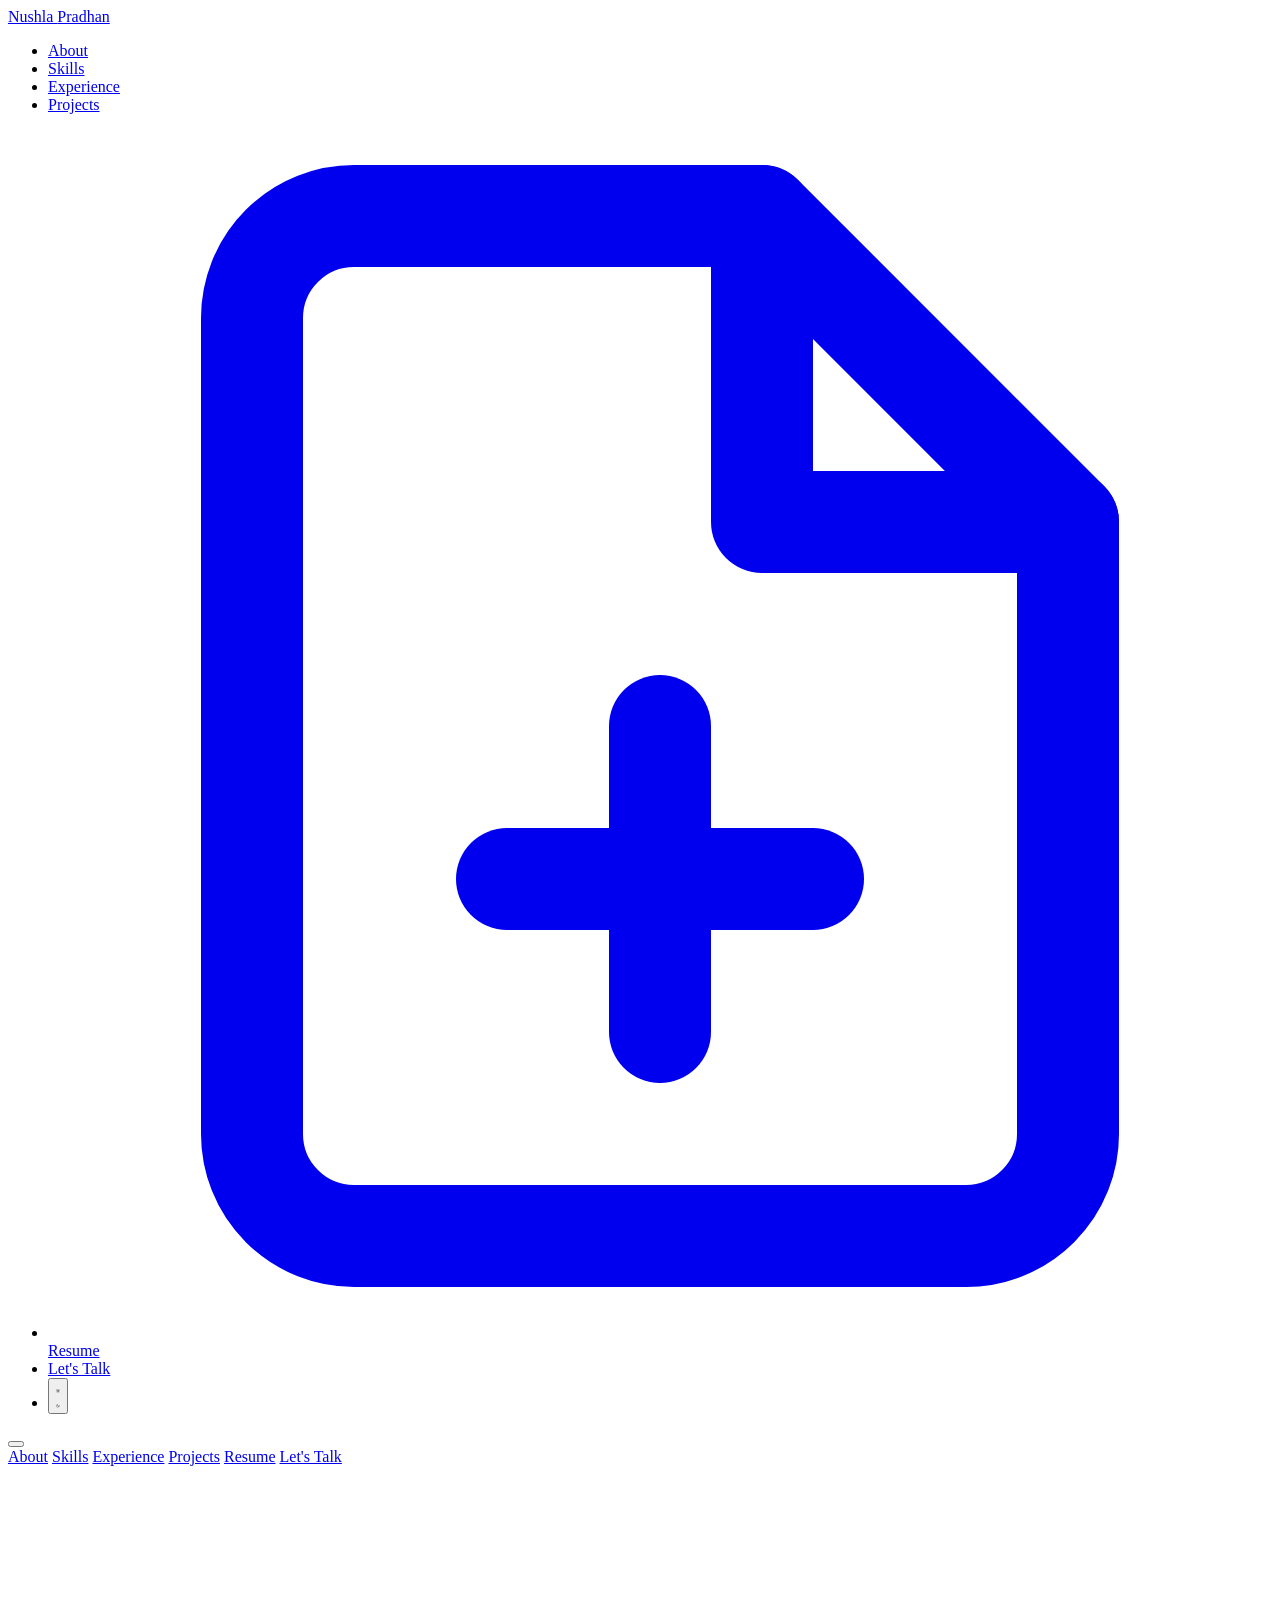
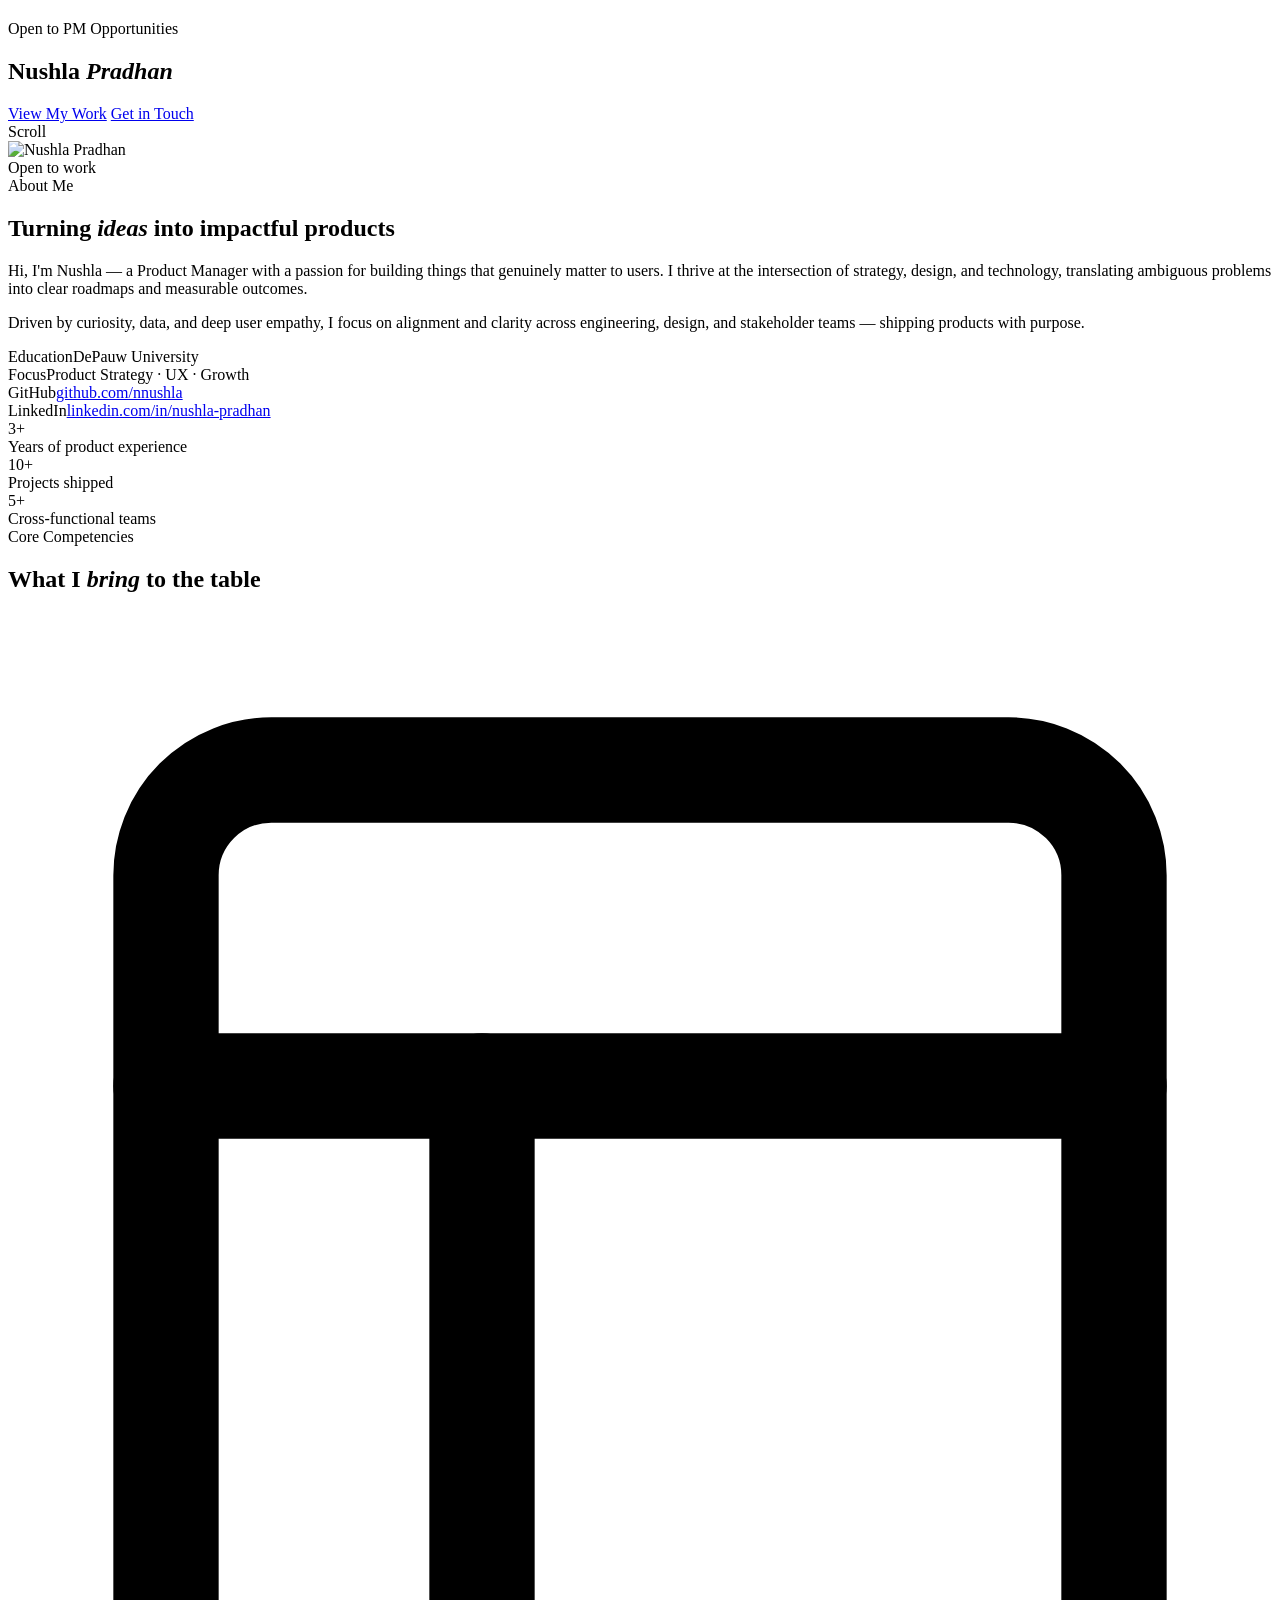
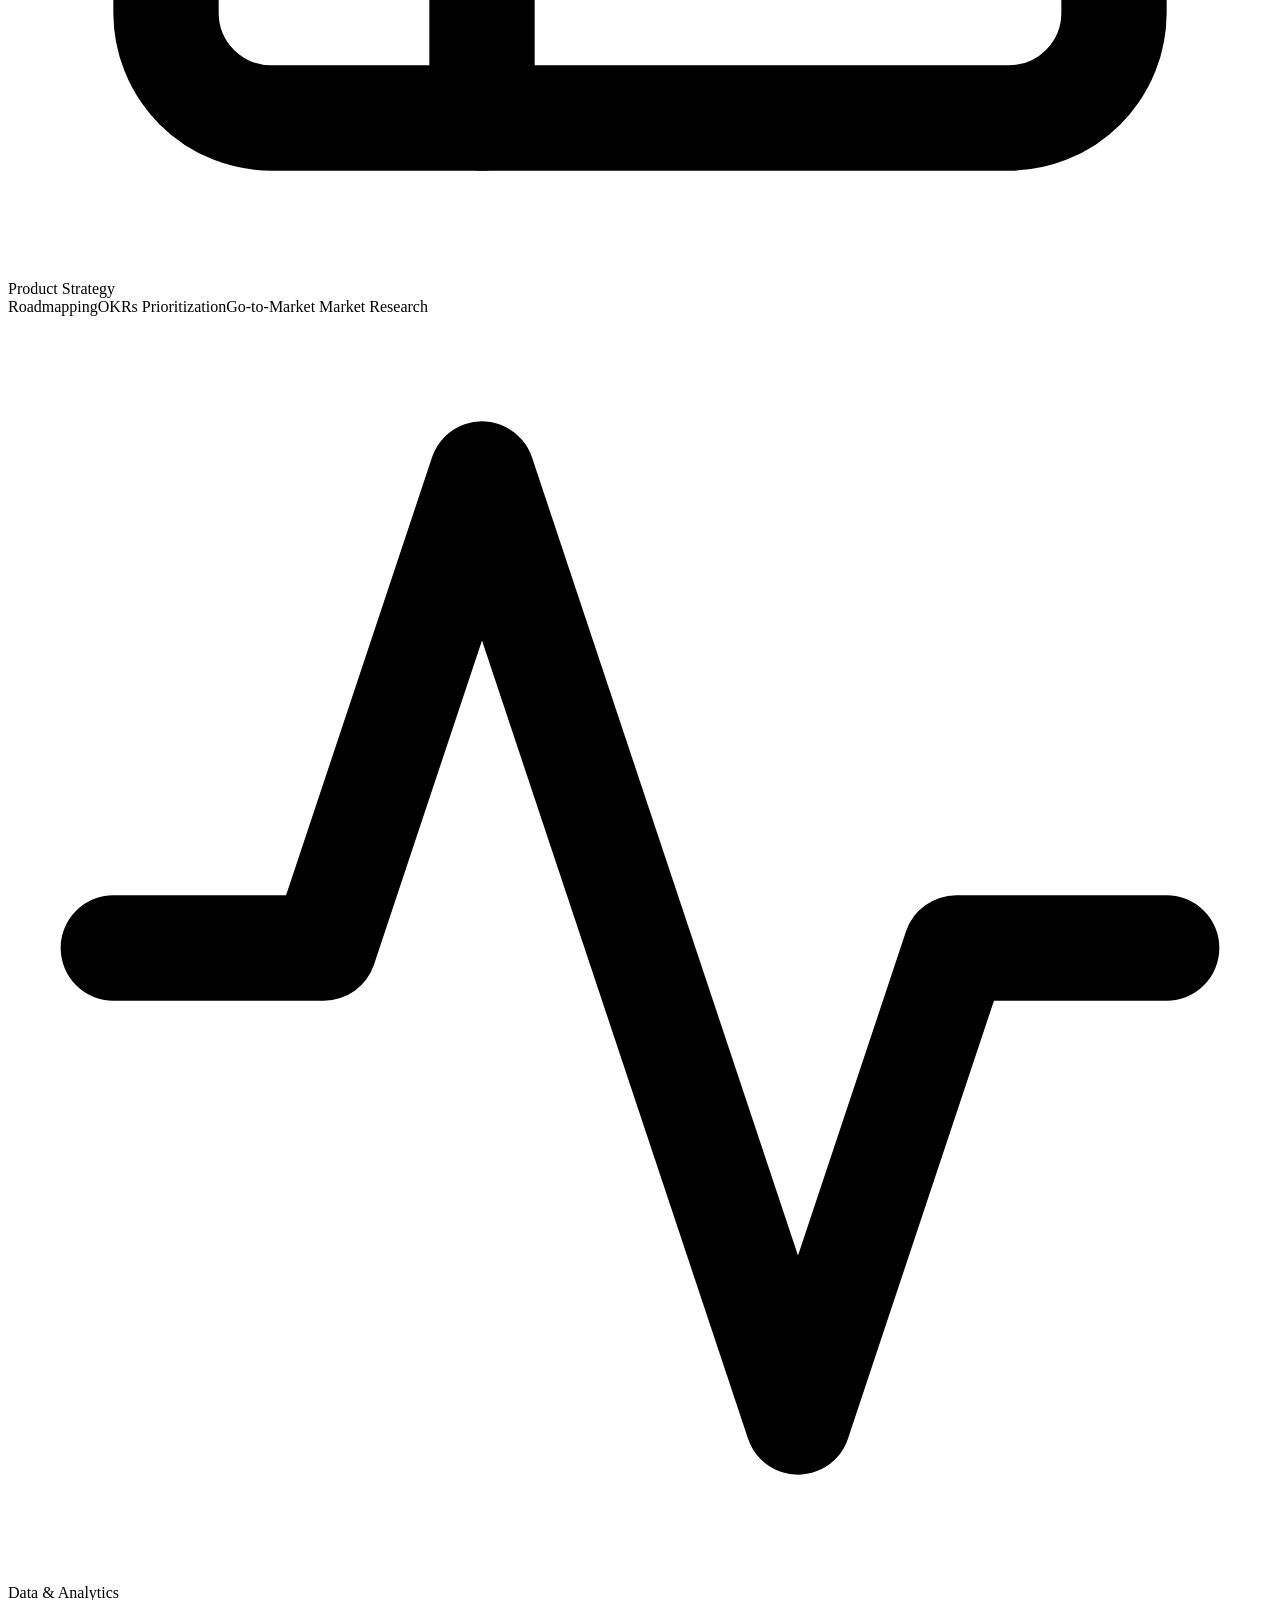
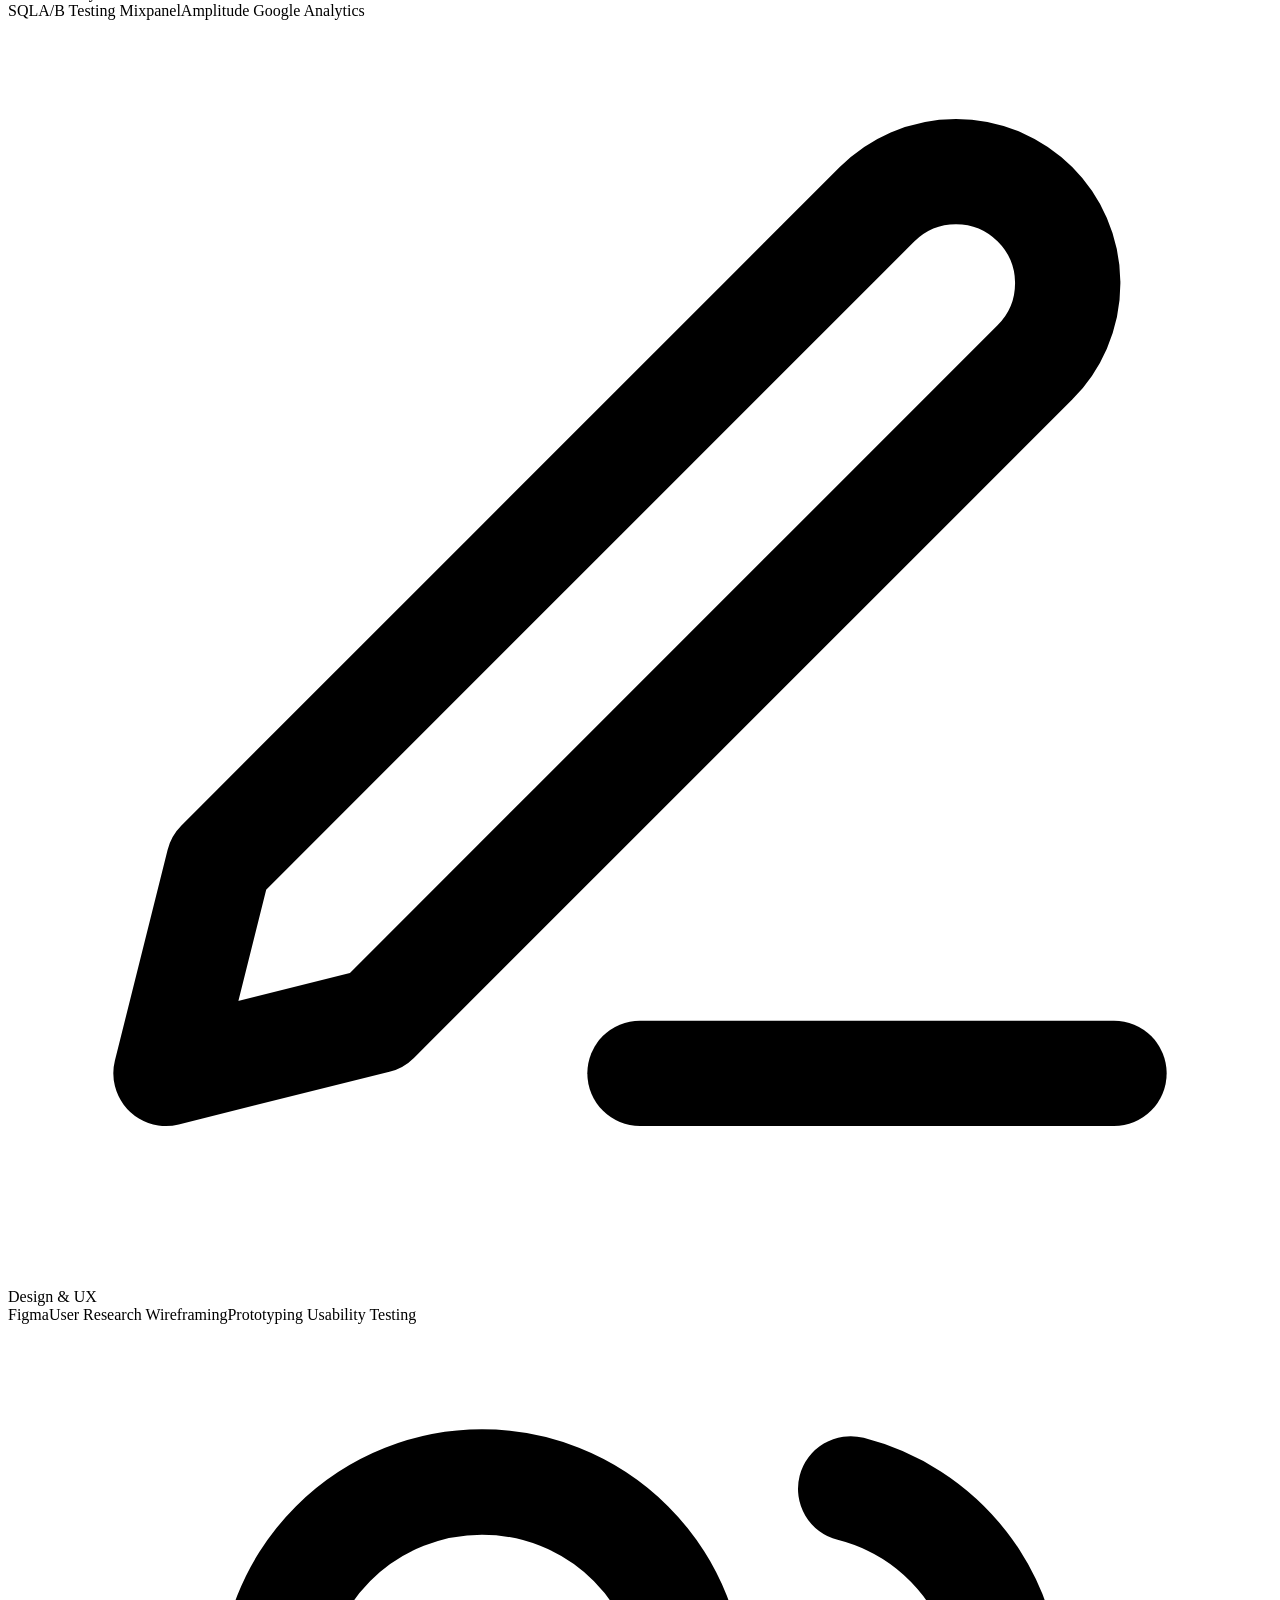
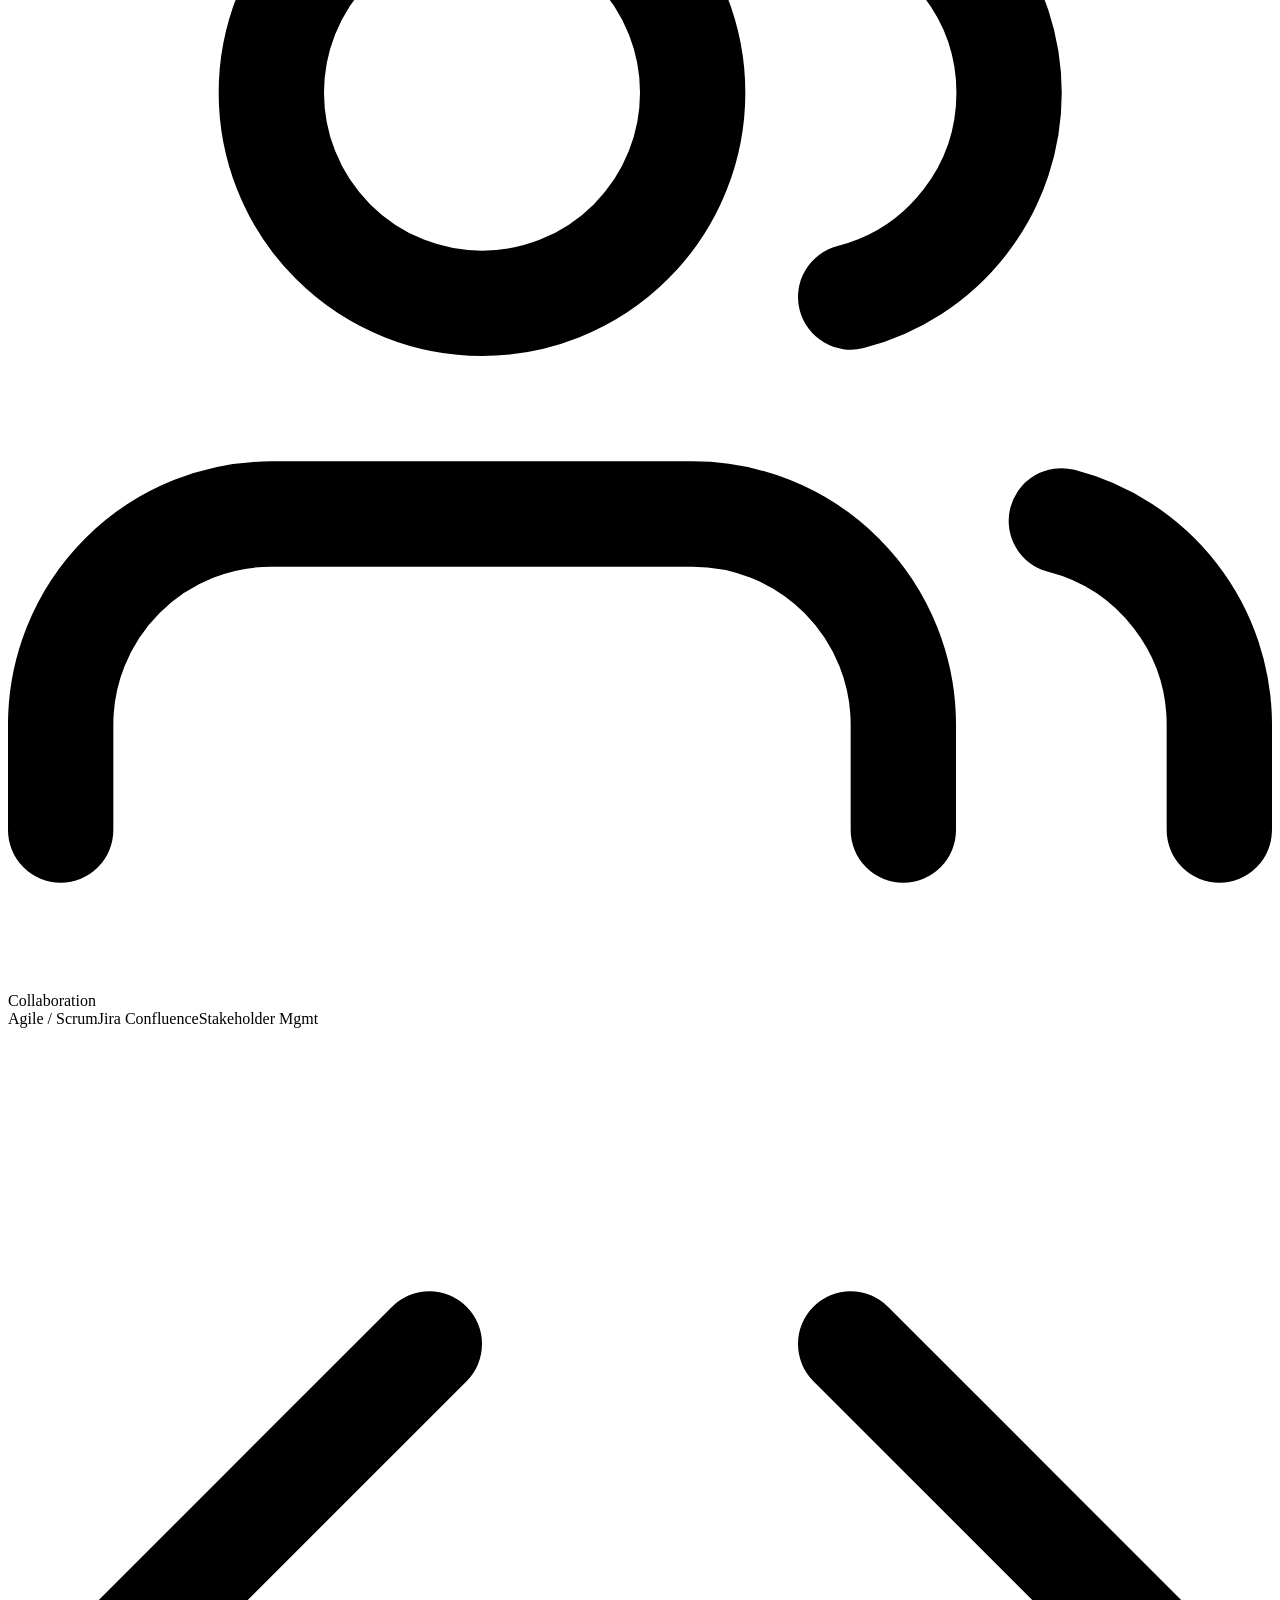
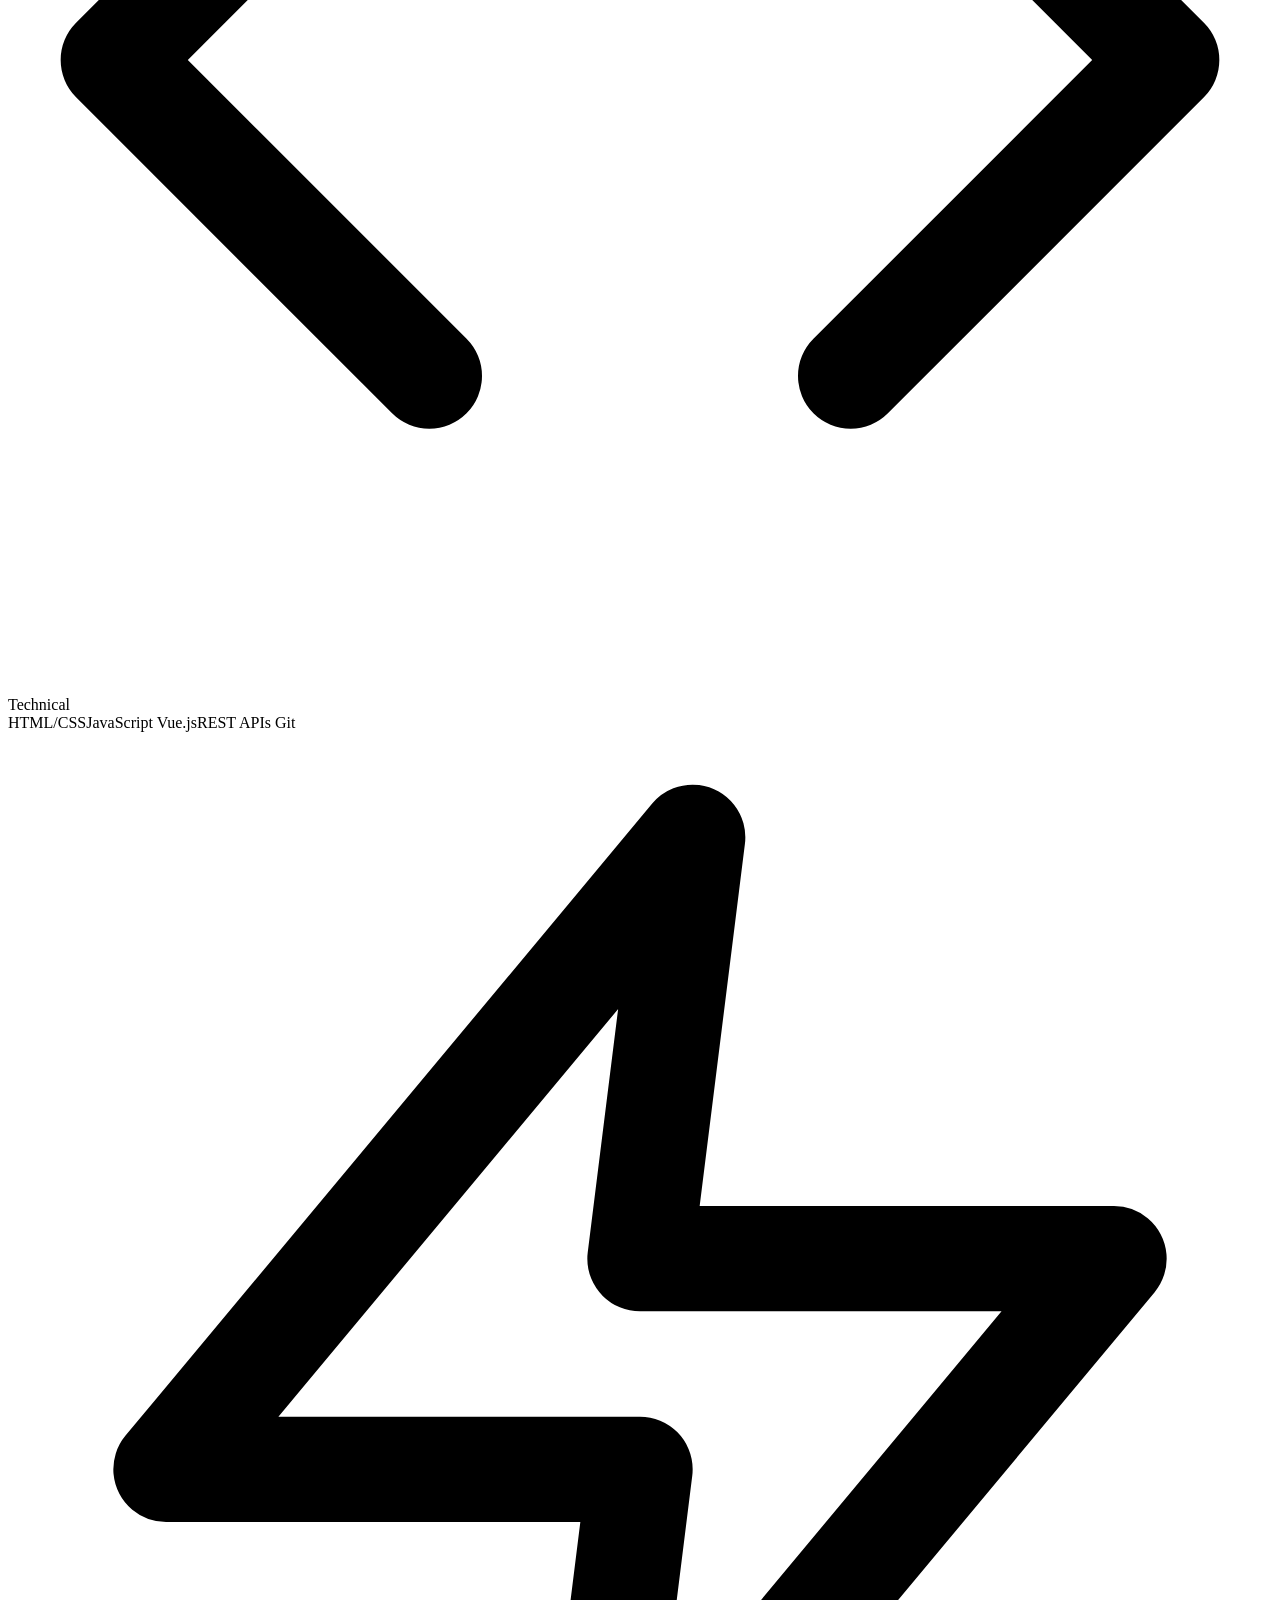
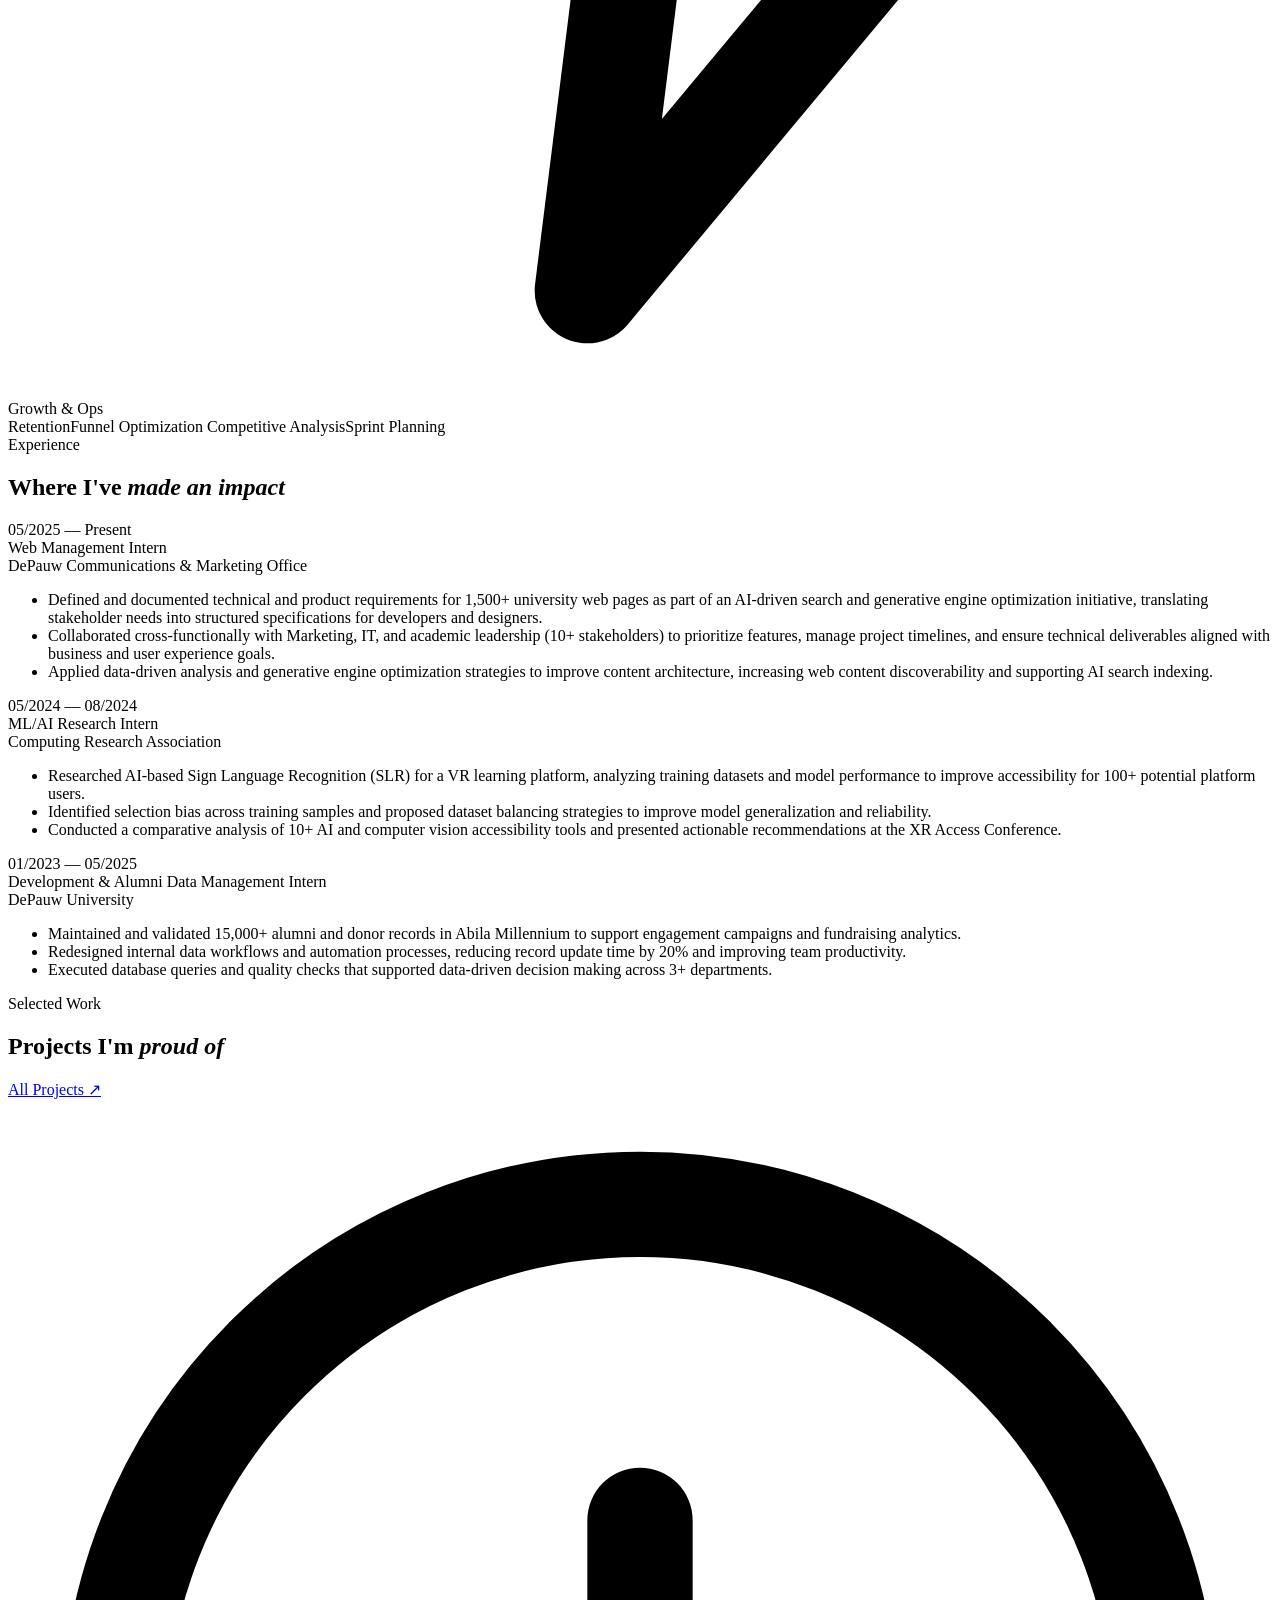
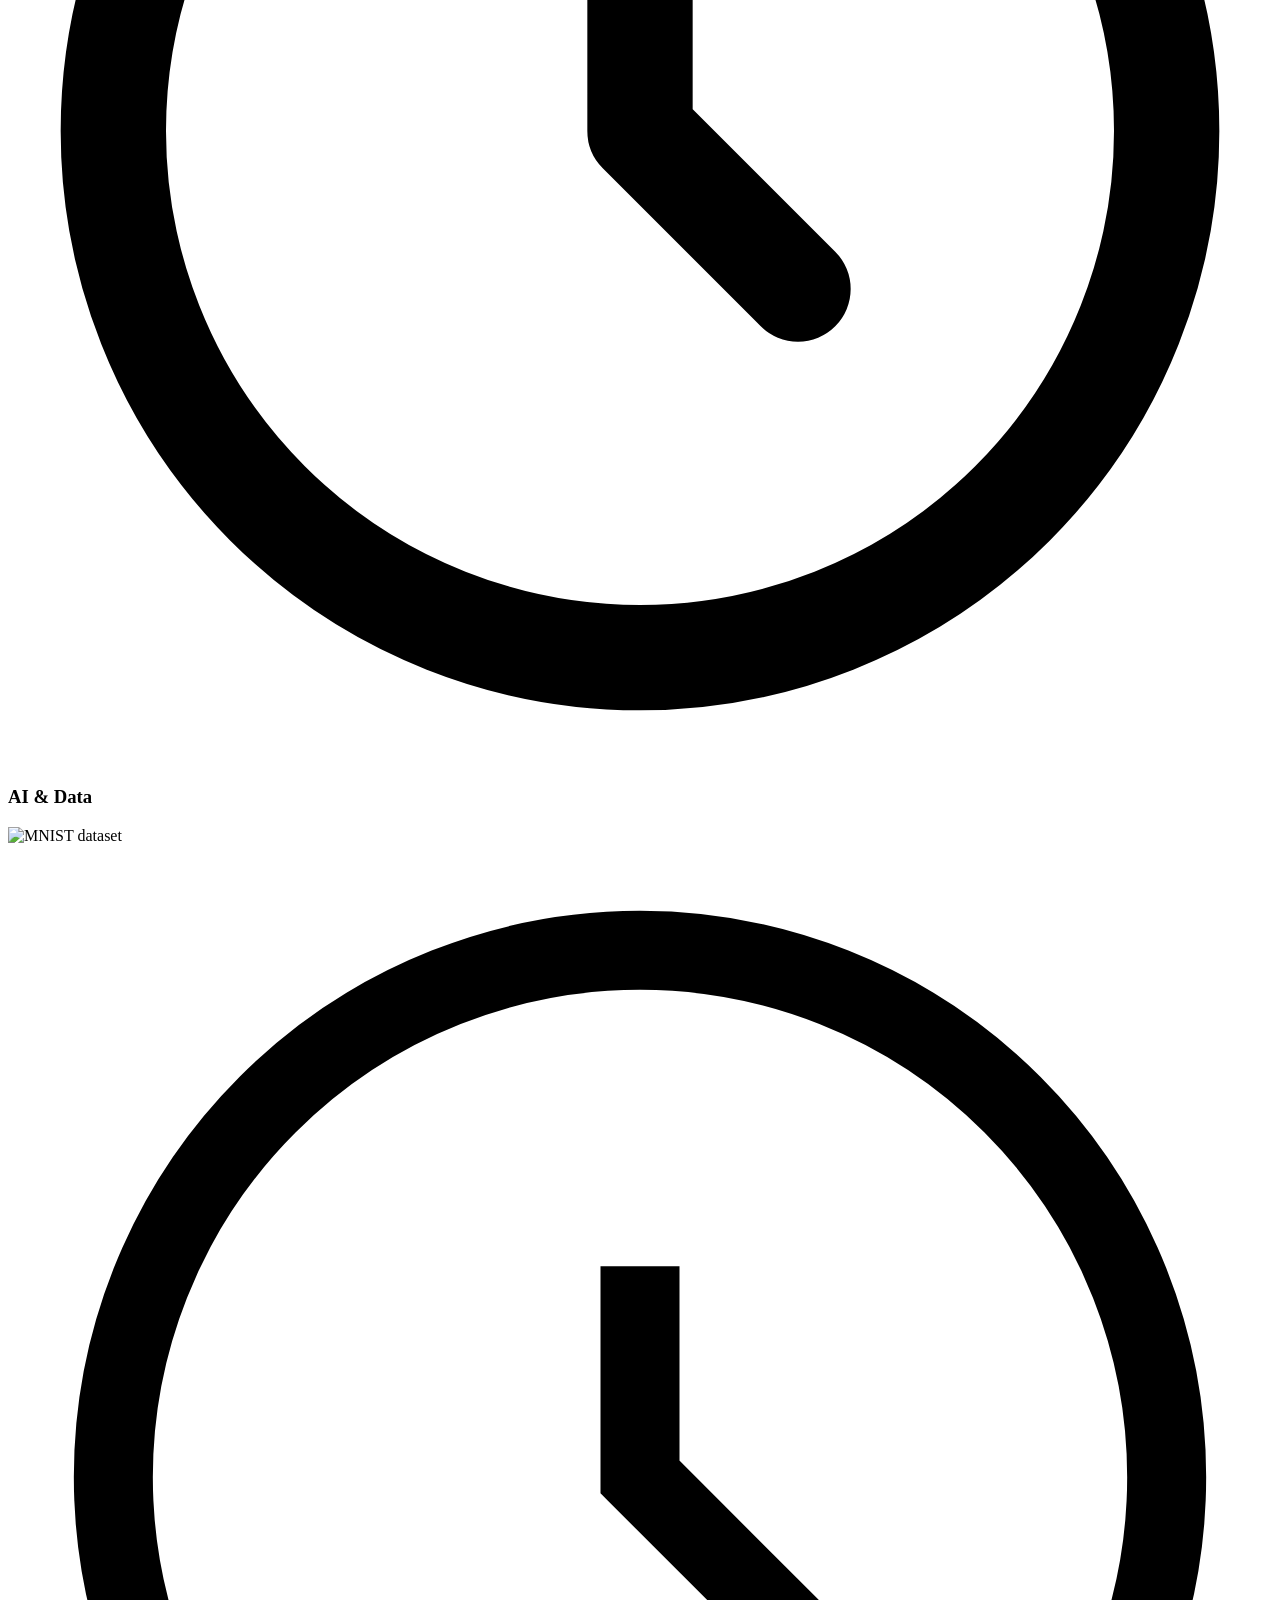
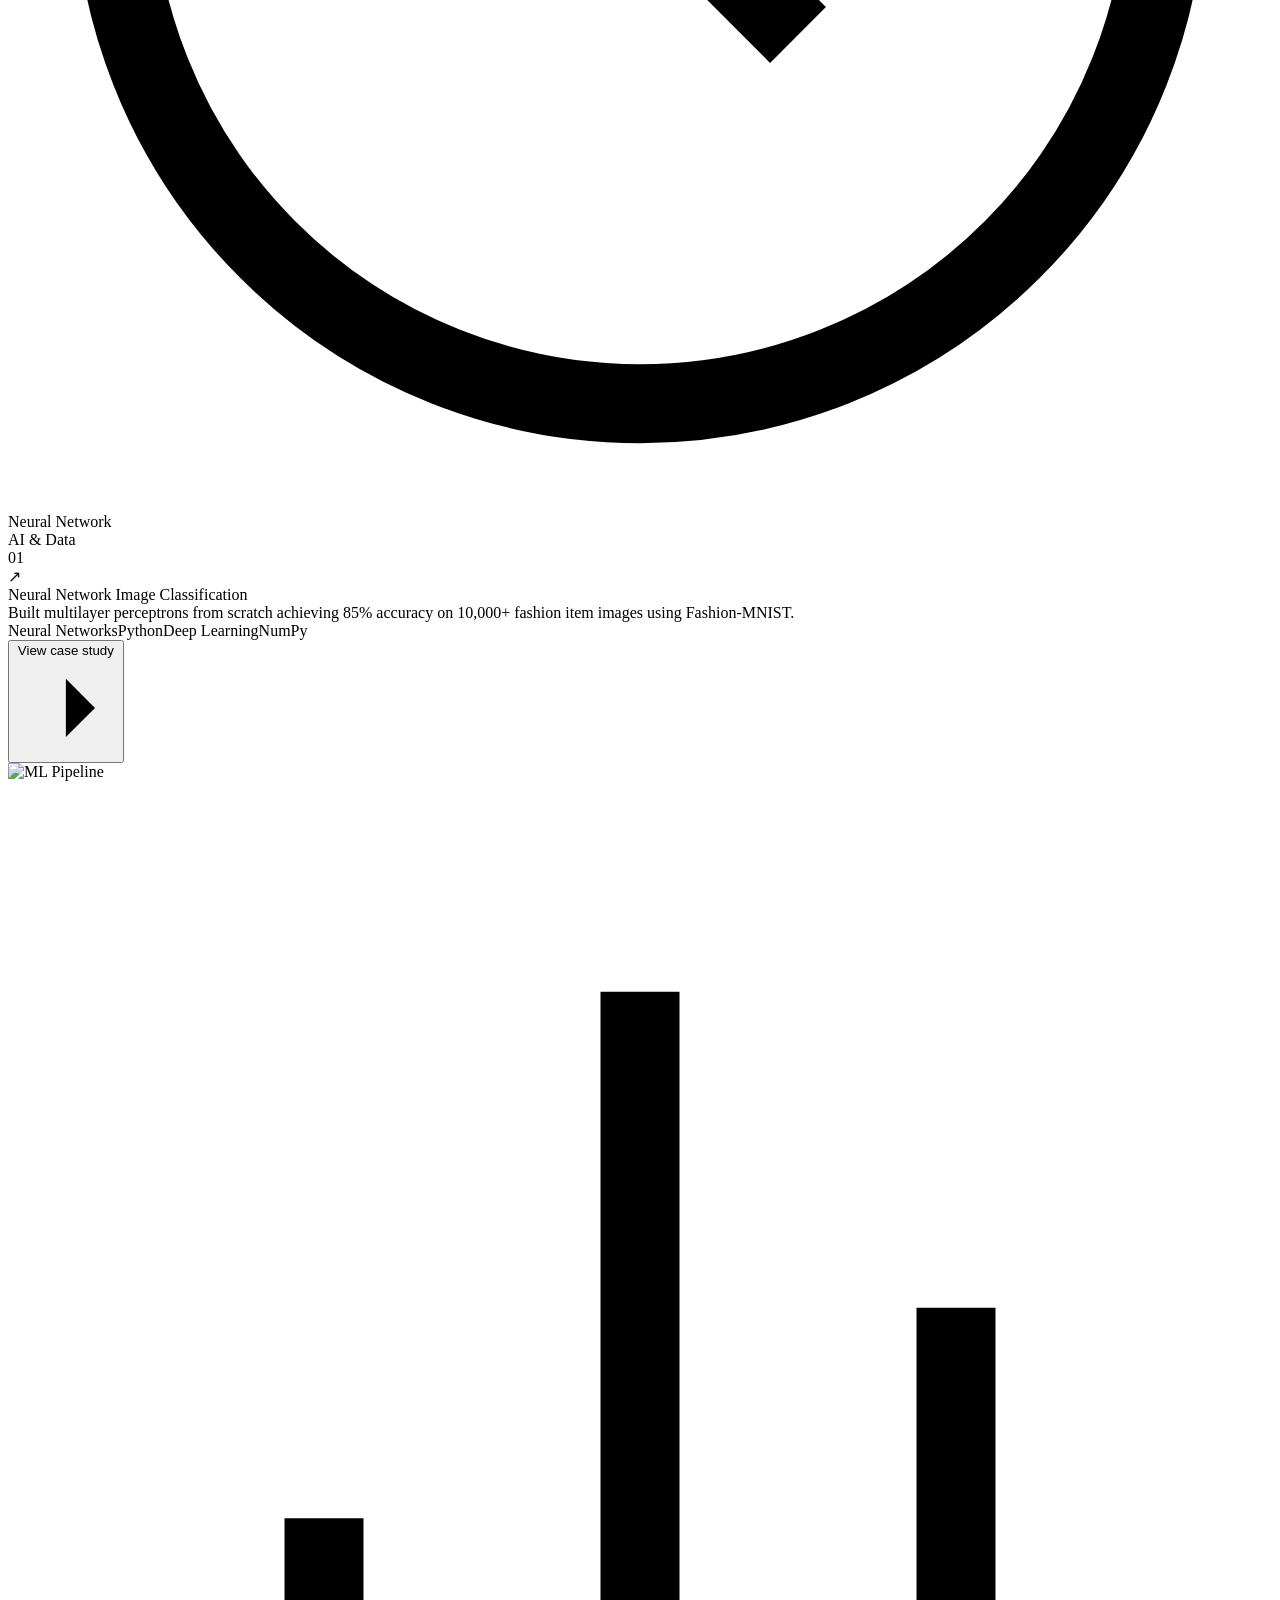
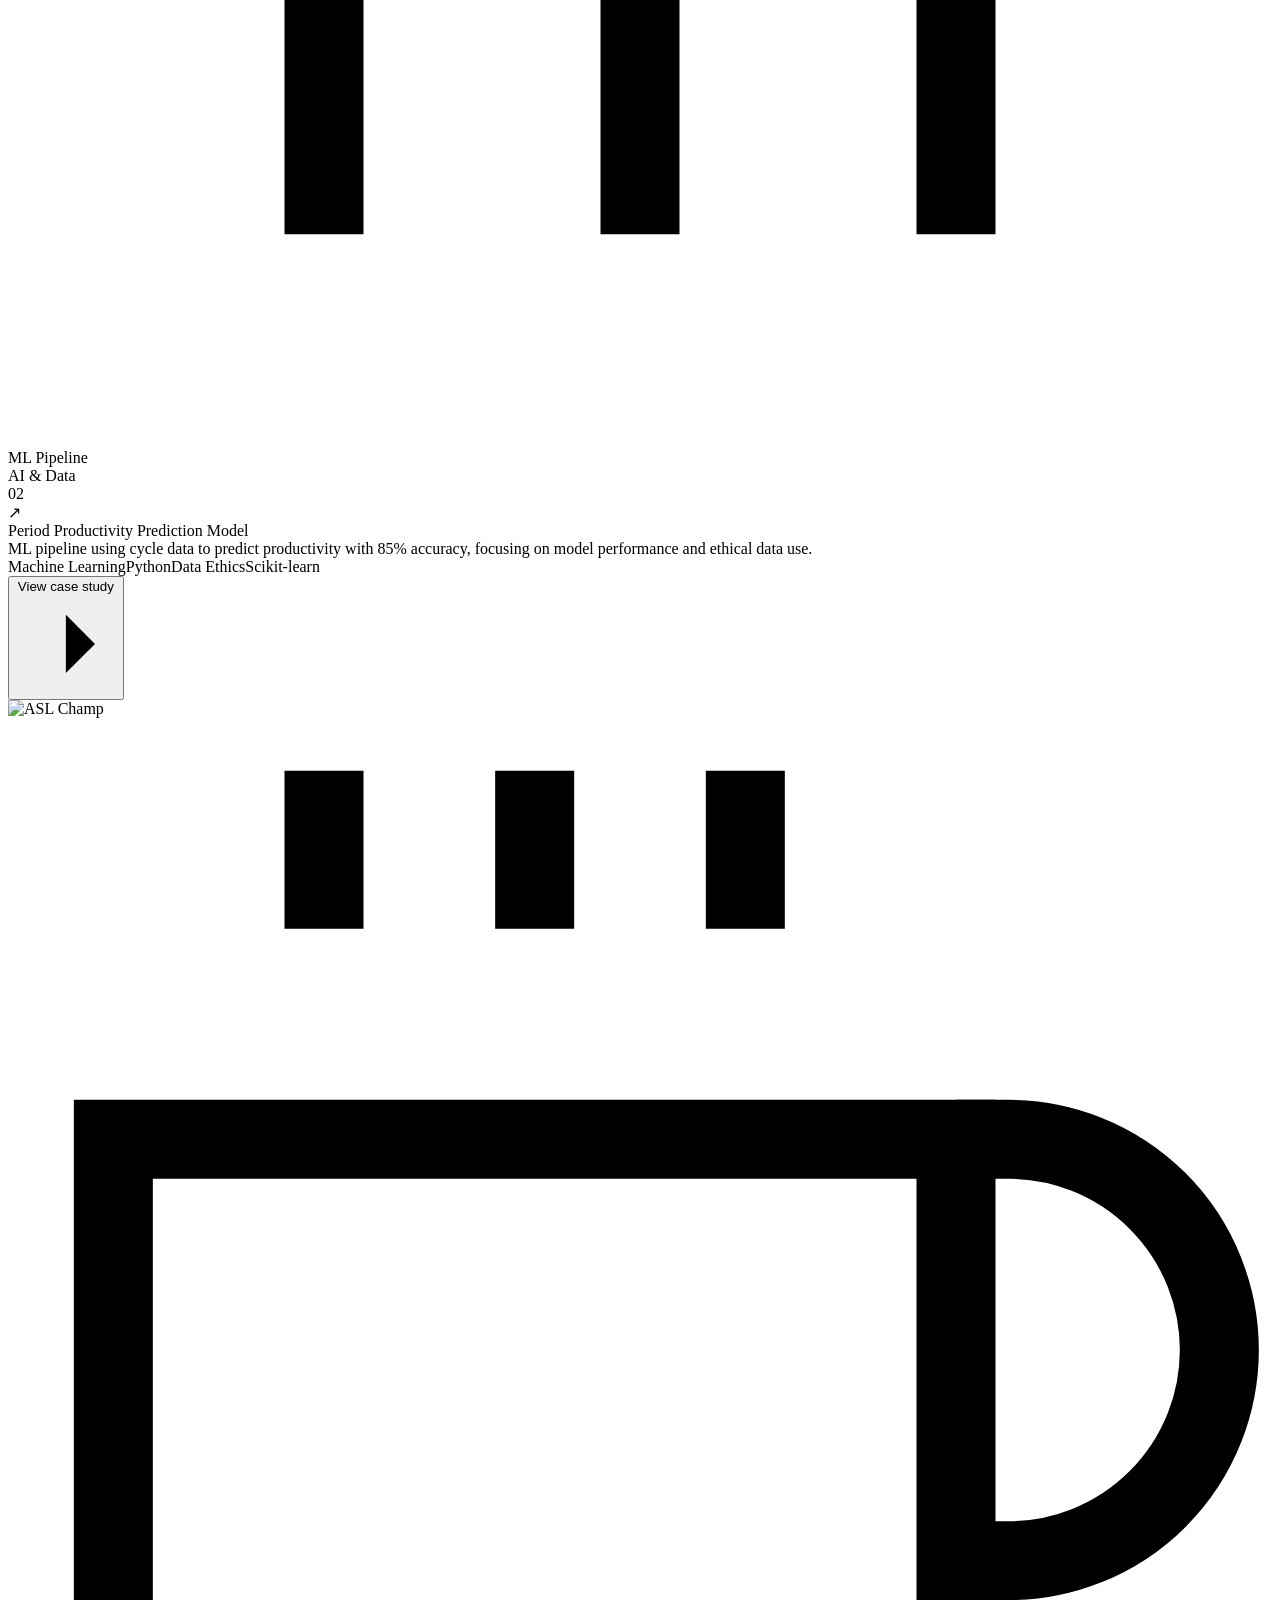
==== index.html @ 72333dc4 "Update print statement from 'Hello' to 'Goodbye'" ====
<!DOCTYPE html>
<html lang="en" data-theme="light">
<head>
  <meta charset="UTF-8" />
  <meta name="viewport" content="width=device-width, initial-scale=1.0" />
  <title>Nushla Pradhan — Product Manager</title>
  <link rel="preconnect" href="https://fonts.googleapis.com">
  <link href="https://fonts.googleapis.com/css2?family=DM+Serif+Display:ital@0;1&family=DM+Sans:opsz,wght@9..40,300;9..40,400;9..40,500;9..40,600&display=swap" rel="stylesheet">
  <link rel="stylesheet" href="style.css">
</head>
<body>

  <!-- NAV -->
  <nav id="navbar">
    <a href="#" class="nav-logo">Nushla <span>Pradhan</span></a>
    <ul class="nav-links">
      <li><a href="#about">About</a></li>
      <li><a href="#skills">Skills</a></li>
      <li><a href="#experience">Experience</a></li>
      <li><a href="#projects">Projects</a></li>
      <li>
        <a href="resume.pdf" target="_blank" rel="noopener" class="nav-resume" id="resume-btn">
          <svg viewBox="0 0 24 24" fill="none" stroke="currentColor" stroke-width="2" stroke-linecap="round" stroke-linejoin="round">
            <path d="M14 2H6a2 2 0 00-2 2v16a2 2 0 002 2h12a2 2 0 002-2V8z"/>
            <polyline points="14 2 14 8 20 8"/>
            <line x1="12" y1="18" x2="12" y2="12"/>
            <line x1="9" y1="15" x2="15" y2="15"/>
          </svg>
          Resume
        </a>
      </li>
      <li><a href="#contact" class="nav-cta">Let's Talk</a></li>
      <li>
        <button class="theme-toggle" id="theme-toggle" aria-label="Toggle dark mode">
          <svg class="icon-sun" viewBox="0 0 24 24" fill="none" stroke="currentColor" stroke-width="2" stroke-linecap="round" stroke-linejoin="round">
            <circle cx="12" cy="12" r="5"/>
            <line x1="12" y1="1" x2="12" y2="3"/><line x1="12" y1="21" x2="12" y2="23"/>
            <line x1="4.22" y1="4.22" x2="5.64" y2="5.64"/><line x1="18.36" y1="18.36" x2="19.78" y2="19.78"/>
            <line x1="1" y1="12" x2="3" y2="12"/><line x1="21" y1="12" x2="23" y2="12"/>
            <line x1="4.22" y1="19.78" x2="5.64" y2="18.36"/><line x1="18.36" y1="5.64" x2="19.78" y2="4.22"/>
          </svg>
          <svg class="icon-moon" viewBox="0 0 24 24" fill="none" stroke="currentColor" stroke-width="2" stroke-linecap="round" stroke-linejoin="round">
            <path d="M21 12.79A9 9 0 1111.21 3 7 7 0 0021 12.79z"/>
          </svg>
        </button>
      </li>
    </ul>
    <button class="mobile-menu-btn" id="mobile-menu-btn" aria-label="Toggle menu">
      <span></span><span></span><span></span>
    </button>
  </nav>

  <!-- MOBILE NAV -->
  <div class="mobile-nav" id="mobile-nav">
    <a href="#about" class="mob-link">About</a>
    <a href="#skills" class="mob-link">Skills</a>
    <a href="#experience" class="mob-link">Experience</a>
    <a href="#projects" class="mob-link">Projects</a>
    <a href="resume.pdf" target="_blank" rel="noopener" class="mob-link">Resume</a>
    <a href="#contact" class="mob-link">Let's Talk</a>
  </div>

  <!-- HERO -->
  <section class="hero" id="hero">
    <canvas id="hero-canvas"></canvas>
    <div class="hero-content">
      <div class="hero-badge">
        <span class="badge-dot"></span>
        Open to PM Opportunities
      </div>
      <h1 class="hero-name">
        <span class="name-line">Nushla</span>
        <em class="name-line">Pradhan</em>
      </h1>
      <div class="hero-role">
        <span id="typewriter-text"></span><span class="tw-cursor"></span>
      </div>
      <div class="hero-actions">
        <a href="#projects" class="btn-primary">View My Work</a>
        <a href="#contact" class="btn-outline">Get in Touch</a>
      </div>
    </div>
    <div class="hero-scroll">
      <span>Scroll</span>
      <div class="scroll-line"></div>
    </div>
  </section>

  <!-- ABOUT -->
  <section id="about">
    <div class="inner">
      <div class="about-grid">

        <!-- Photo placeholder -->
        <div class="about-photo-col reveal">
          <div class="about-photo-wrap">
            <img src="/assets/nushla.jpg" alt="Nushla Pradhan" class="about-photo-img">
            <div class="about-photo-badge">
              <span class="badge-dot"></span>
              Open to work
            </div>
          </div>
        </div>

        <!-- Text + facts -->
        <div class="about-text-col reveal" style="transition-delay:0.1s">
          <span class="sec-label">About Me</span>
          <h2 class="sec-title">Turning <em>ideas</em> into impactful products</h2>
          <p class="about-text">Hi, I'm Nushla — a Product Manager with a passion for building things that genuinely matter to users. I thrive at the intersection of strategy, design, and technology, translating ambiguous problems into clear roadmaps and measurable outcomes.</p>
          <p class="about-text">Driven by curiosity, data, and deep user empathy, I focus on alignment and clarity across engineering, design, and stakeholder teams — shipping products with purpose.</p>
          <div class="about-facts">
            <div class="fact-row"><span class="fact-key">Education</span><span class="fact-val">DePauw University</span></div>
            <div class="fact-row"><span class="fact-key">Focus</span><span class="fact-val">Product Strategy · UX · Growth</span></div>
            <div class="fact-row"><span class="fact-key">GitHub</span><span class="fact-val"><a href="https://github.com/nnushla" target="_blank" rel="noopener">github.com/nnushla</a></span></div>
            <div class="fact-row"><span class="fact-key">LinkedIn</span><span class="fact-val"><a href="https://www.linkedin.com/in/nushla-pradhan-234775211/" target="_blank" rel="noopener">linkedin.com/in/nushla-pradhan</a></span></div>
          </div>
        </div>

        <!-- Stats -->
        <div class="about-stats reveal" style="transition-delay:0.2s">
          <div class="stat-card wide">
            <div class="stat-num">3+</div>
            <div class="stat-lbl">Years of product experience</div>
          </div>
          <div class="stat-card">
            <div class="stat-num">10+</div>
            <div class="stat-lbl">Projects shipped</div>
          </div>
          <div class="stat-card">
            <div class="stat-num">5+</div>
            <div class="stat-lbl">Cross-functional teams</div>
          </div>
        </div>

      </div>
    </div>
  </section>

  <!-- SKILLS -->
  <section id="skills" class="skills-section">
    <div class="inner">
      <span class="sec-label reveal">Core Competencies</span>
      <h2 class="sec-title reveal">What I <em>bring</em> to the table</h2>
      <div class="skills-grid">

        <div class="skill-card reveal">
          <div class="skill-icon">
            <svg viewBox="0 0 24 24" fill="none" stroke="currentColor" stroke-width="2" stroke-linecap="round" stroke-linejoin="round">
              <rect x="3" y="3" width="18" height="18" rx="2"/><line x1="3" y1="9" x2="21" y2="9"/><line x1="9" y1="21" x2="9" y2="9"/>
            </svg>
          </div>
          <div class="skill-title">Product Strategy</div>
          <div class="skill-tags">
            <span class="skill-tag">Roadmapping</span><span class="skill-tag">OKRs</span>
            <span class="skill-tag">Prioritization</span><span class="skill-tag">Go-to-Market</span>
            <span class="skill-tag">Market Research</span>
          </div>
        </div>

        <div class="skill-card reveal" style="transition-delay:.08s">
          <div class="skill-icon">
            <svg viewBox="0 0 24 24" fill="none" stroke="currentColor" stroke-width="2" stroke-linecap="round" stroke-linejoin="round">
              <polyline points="22 12 18 12 15 21 9 3 6 12 2 12"/>
            </svg>
          </div>
          <div class="skill-title">Data & Analytics</div>
          <div class="skill-tags">
            <span class="skill-tag">SQL</span><span class="skill-tag">A/B Testing</span>
            <span class="skill-tag">Mixpanel</span><span class="skill-tag">Amplitude</span>
            <span class="skill-tag">Google Analytics</span>
          </div>
        </div>

        <div class="skill-card reveal" style="transition-delay:.16s">
          <div class="skill-icon">
            <svg viewBox="0 0 24 24" fill="none" stroke="currentColor" stroke-width="2" stroke-linecap="round" stroke-linejoin="round">
              <path d="M12 20h9"/><path d="M16.5 3.5a2.121 2.121 0 013 3L7 19l-4 1 1-4L16.5 3.5z"/>
            </svg>
          </div>
          <div class="skill-title">Design & UX</div>
          <div class="skill-tags">
            <span class="skill-tag">Figma</span><span class="skill-tag">User Research</span>
            <span class="skill-tag">Wireframing</span><span class="skill-tag">Prototyping</span>
            <span class="skill-tag">Usability Testing</span>
          </div>
        </div>

        <div class="skill-card reveal" style="transition-delay:.04s">
          <div class="skill-icon">
            <svg viewBox="0 0 24 24" fill="none" stroke="currentColor" stroke-width="2" stroke-linecap="round" stroke-linejoin="round">
              <path d="M17 21v-2a4 4 0 00-4-4H5a4 4 0 00-4 4v2"/><circle cx="9" cy="7" r="4"/>
              <path d="M23 21v-2a4 4 0 00-3-3.87"/><path d="M16 3.13a4 4 0 010 7.75"/>
            </svg>
          </div>
          <div class="skill-title">Collaboration</div>
          <div class="skill-tags">
            <span class="skill-tag">Agile / Scrum</span><span class="skill-tag">Jira</span>
            <span class="skill-tag">Confluence</span><span class="skill-tag">Stakeholder Mgmt</span>
          </div>
        </div>

        <div class="skill-card reveal" style="transition-delay:.12s">
          <div class="skill-icon">
            <svg viewBox="0 0 24 24" fill="none" stroke="currentColor" stroke-width="2" stroke-linecap="round" stroke-linejoin="round">
              <polyline points="16 18 22 12 16 6"/><polyline points="8 6 2 12 8 18"/>
            </svg>
          </div>
          <div class="skill-title">Technical</div>
          <div class="skill-tags">
            <span class="skill-tag">HTML/CSS</span><span class="skill-tag">JavaScript</span>
            <span class="skill-tag">Vue.js</span><span class="skill-tag">REST APIs</span>
            <span class="skill-tag">Git</span>
          </div>
        </div>

        <div class="skill-card reveal" style="transition-delay:.2s">
          <div class="skill-icon">
            <svg viewBox="0 0 24 24" fill="none" stroke="currentColor" stroke-width="2" stroke-linecap="round" stroke-linejoin="round">
              <path d="M13 2L3 14h9l-1 8 10-12h-9l1-8z"/>
            </svg>
          </div>
          <div class="skill-title">Growth & Ops</div>
          <div class="skill-tags">
            <span class="skill-tag">Retention</span><span class="skill-tag">Funnel Optimization</span>
            <span class="skill-tag">Competitive Analysis</span><span class="skill-tag">Sprint Planning</span>
          </div>
        </div>

      </div>
    </div>
  </section>

  <!-- EXPERIENCE -->
  <section id="experience">
    <div class="inner">
      <span class="sec-label reveal">Experience</span>
      <h2 class="sec-title reveal">Where I've <em>made an impact</em></h2>
      <div class="timeline">

        <div class="tl-item reveal">
          <div class="tl-date">05/2025 — Present</div>
          <div class="tl-body">
            <div class="tl-role">Web Management Intern</div>
            <div class="tl-company">DePauw Communications &amp; Marketing Office</div>
            <div class="tl-desc">
              <ul>
                <li>Defined and documented technical and product requirements for 1,500+ university web pages as part of an AI-driven search and generative engine optimization initiative, translating stakeholder needs into structured specifications for developers and designers.</li>
                <li>Collaborated cross-functionally with Marketing, IT, and academic leadership (10+ stakeholders) to prioritize features, manage project timelines, and ensure technical deliverables aligned with business and user experience goals.</li>
                <li>Applied data-driven analysis and generative engine optimization strategies to improve content architecture, increasing web content discoverability and supporting AI search indexing.</li>
              </ul>
            </div>
          </div>
        </div>

        <div class="tl-item reveal">
          <div class="tl-date">05/2024 — 08/2024</div>
          <div class="tl-body">
            <div class="tl-role">ML/AI Research Intern</div>
            <div class="tl-company">Computing Research Association</div>
            <div class="tl-desc">
              <ul>
                <li>Researched AI-based Sign Language Recognition (SLR) for a VR learning platform, analyzing training datasets and model performance to improve accessibility for 100+ potential platform users.</li>
                <li>Identified selection bias across training samples and proposed dataset balancing strategies to improve model generalization and reliability.</li>
                <li>Conducted a comparative analysis of 10+ AI and computer vision accessibility tools and presented actionable recommendations at the XR Access Conference.</li>
              </ul>
            </div>
          </div>
        </div>

        <div class="tl-item reveal">
          <div class="tl-date">01/2023 — 05/2025</div>
          <div class="tl-body">
            <div class="tl-role">Development &amp; Alumni Data Management Intern</div>
            <div class="tl-company">DePauw University</div>
            <div class="tl-desc">
              <ul>
                <li>Maintained and validated 15,000+ alumni and donor records in Abila Millennium to support engagement campaigns and fundraising analytics.</li>
                <li>Redesigned internal data workflows and automation processes, reducing record update time by 20% and improving team productivity.</li>
                <li>Executed database queries and quality checks that supported data-driven decision making across 3+ departments.</li>
              </ul>
            </div>
          </div>
        </div>

      </div>
    </div>
  </section>

  <!-- PROJECTS -->
  <section id="projects" class="projects-section">
    <div class="inner">
      <div class="proj-header">
        <div>
          <span class="sec-label reveal">Selected Work</span>
          <h2 class="sec-title reveal">Projects I&#39;m <em>proud of</em></h2>
        </div>
        <a href="https://github.com/nnushla" target="_blank" rel="noopener" class="btn-outline reveal">All Projects &#8599;</a>
      </div>

      <!-- AI & DATA -->
      <div class="proj-category reveal">
        <div class="proj-cat-header">
          <div class="proj-cat-icon cat-icon-ai">
            <svg viewBox="0 0 24 24" fill="none" stroke="currentColor" stroke-width="2" stroke-linecap="round" stroke-linejoin="round"><circle cx="12" cy="12" r="10"/><path d="M12 8v4l3 3"/></svg>
          </div>
          <h3 class="proj-cat-title">AI &amp; Data</h3>
          <div class="proj-cat-line"></div>
        </div>
        <div class="projects-grid">

          <div class="project-card reveal" data-id="neural-network-fashion-mnist">
            <div class="pcard-img" data-gradient="135deg,#EDE9FE,#C7D2FE">
              <img src="/assets/mnist.png" alt="MNIST dataset" class="mnist-img">
              <div class="pcard-placeholder"><svg viewBox="0 0 24 24" fill="none" stroke="currentColor" stroke-width="1.5"><circle cx="12" cy="12" r="10"/><path d="M12 8v4l3 3"/></svg><span>Neural Network</span></div>
              <span class="pcat-badge cat-ai">AI &amp; Data</span>
            </div>
            <div class="pcard-body">
              <div class="pcard-top"><span class="pnum">01</span><div class="parrow">&#8599;</div></div>
              <div class="ptitle">Neural Network Image Classification</div>
              <div class="pdesc">Built multilayer perceptrons from scratch achieving 85% accuracy on 10,000+ fashion item images using Fashion-MNIST.</div>
              <div class="ptags"><span class="ptag">Neural Networks</span><span class="ptag">Python</span><span class="ptag">Deep Learning</span><span class="ptag">NumPy</span></div>
              <button class="pcard-btn" data-id="neural-network-fashion-mnist">View case study <svg viewBox="0 0 24 24"><line x1="5" y1="12" x2="19" y2="12"/><polyline points="12 5 19 12 12 19"/></svg></button>
            </div>
          </div>

          <div class="project-card reveal" style="transition-delay:.08s" data-id="period-productivity">
            <div class="pcard-img" data-gradient="135deg,#E0F2FE,#BAE6FD">
              <img class="pcard-screenshot" src="https://images.unsplash.com/photo-1526379095098-d400fd0bf935?w=600&q=80" alt="ML Pipeline" loading="lazy">
              <div class="pcard-placeholder"><svg viewBox="0 0 24 24" fill="none" stroke="currentColor" stroke-width="1.5"><line x1="18" y1="20" x2="18" y2="10"/><line x1="12" y1="20" x2="12" y2="4"/><line x1="6" y1="20" x2="6" y2="14"/></svg><span>ML Pipeline</span></div>
              <span class="pcat-badge cat-ai">AI &amp; Data</span>
            </div>
            <div class="pcard-body">
              <div class="pcard-top"><span class="pnum">02</span><div class="parrow">&#8599;</div></div>
              <div class="ptitle">Period Productivity Prediction Model</div>
              <div class="pdesc">ML pipeline using cycle data to predict productivity with 85% accuracy, focusing on model performance and ethical data use.</div>
              <div class="ptags"><span class="ptag">Machine Learning</span><span class="ptag">Python</span><span class="ptag">Data Ethics</span><span class="ptag">Scikit-learn</span></div>
              <button class="pcard-btn" data-id="period-productivity">View case study <svg viewBox="0 0 24 24"><line x1="5" y1="12" x2="19" y2="12"/><polyline points="12 5 19 12 12 19"/></svg></button>
            </div>
          </div>

          <div class="project-card reveal" style="transition-delay:.16s" data-id="sign-language-vr">
            <div class="pcard-img" data-gradient="135deg,#D1FAE5,#A7F3D0">
               <img src="/assets/aslchamp.png" alt="ASL Champ" class="asl-img">
              <div class="pcard-placeholder"><svg viewBox="0 0 24 24" fill="none" stroke="currentColor" stroke-width="1.5"><path d="M18 8h1a4 4 0 010 8h-1"/><path d="M2 8h16v9a4 4 0 01-4 4H6a4 4 0 01-4-4V8z"/><line x1="6" y1="1" x2="6" y2="4"/><line x1="10" y1="1" x2="10" y2="4"/><line x1="14" y1="1" x2="14" y2="4"/></svg><span>Sign Language VR</span></div>
              <span class="pcat-badge cat-ai">AI &amp; Data</span>
            </div>
            <div class="pcard-body">
              <div class="pcard-top"><span class="pnum">03</span><div class="parrow">&#8599;</div></div>
              <div class="ptitle">Sign Language Recognition for VR</div>
              <div class="pdesc">AI accessibility research improving sign language recognition to 92% accuracy for VR-based ASL learning at Computing Research Association.</div>
              <div class="ptags"><span class="ptag">Computer Vision</span><span class="ptag">Accessibility</span><span class="ptag">Neural Networks</span><span class="ptag">Research</span></div>
              <button class="pcard-btn" data-id="sign-language-vr">View case study <svg viewBox="0 0 24 24"><line x1="5" y1="12" x2="19" y2="12"/><polyline points="12 5 19 12 12 19"/></svg></button>
            </div>
          </div>

        </div>
      </div>

      <!-- PRODUCT & UX -->
      <div class="proj-category reveal">
        <div class="proj-cat-header">
          <div class="proj-cat-icon cat-icon-product">
            <svg viewBox="0 0 24 24" fill="none" stroke="currentColor" stroke-width="2" stroke-linecap="round" stroke-linejoin="round"><rect x="3" y="3" width="18" height="18" rx="2"/><line x1="3" y1="9" x2="21" y2="9"/><line x1="9" y1="21" x2="9" y2="9"/></svg>
          </div>
          <h3 class="proj-cat-title">Product &amp; UX</h3>
          <div class="proj-cat-line"></div>
        </div>
        <div class="projects-grid">

          <div class="project-card reveal" data-id="defeasts" data-href="https://defeasts.netlify.app/">
            <div class="pcard-img" data-gradient="135deg,#FCE7F3,#FDE8D8">
              <img class="pcard-screenshot" src="https://images.unsplash.com/photo-1760888549280-4aef010720bd?w=600&q=80" alt="DeFeasts App" loading="lazy">
              <div class="pcard-placeholder"><svg viewBox="0 0 24 24" fill="none" stroke="currentColor" stroke-width="1.5"><path d="M3 11l19-9-9 19-2-8-8-2z"/></svg><span>DeFeasts</span></div>
              <span class="pcat-badge cat-product">Product &amp; UX</span>
              <span class="pcard-award">&#127942; Overall Winner</span>
            </div>
            <div class="pcard-body">
              <div class="pcard-top"><span class="pnum">04</span><div class="parrow">&#8599;</div></div>
              <div class="ptitle">DeFeasts Restaurant Web App</div>
              <div class="pdesc">Full-stack restaurant ordering platform — Overall Winner &amp; Best UI/UX at DePauw Hackathon. Led PM strategy for a team of 4.</div>
              <div class="ptags"><span class="ptag">Product Management</span><span class="ptag">UI/UX</span><span class="ptag">Vue.js</span><span class="ptag">Full-Stack</span></div>
              <button class="pcard-btn" data-id="defeasts">View case study <svg viewBox="0 0 24 24"><line x1="5" y1="12" x2="19" y2="12"/><polyline points="12 5 19 12 12 19"/></svg></button>
            </div>
          </div>

          <div class="project-card reveal" style="transition-delay:.08s" data-id="networks" data-href="https://minus-forest-19866863.figma.site/">
            <div class="pcard-img" data-gradient="135deg,#FEF3C7,#FCE7F3">
          <img class="pcard-screenshot" src="assets/networks.jpg" alt="NetWorks Platform" loading="lazy">
              
          <div class="pcard-placeholder">
             <img src="/assets/networks.jpg" alt="networks" class="networks-img">
           <svg viewBox="0 0 24 24" fill="none" stroke="currentColor" stroke-width="1.5"><path d="M17 21v-2a4 4 0 00-4-4H5a4 4 0 00-4 4v2"/><circle cx="9" cy="7" r="4"/><path d="M23 21v-2a4 4 0 00-3-3.87"/><path d="M16 3.13a4 4 0 010 7.75"/></svg><span>NetWorks</span></div> -->
              <span class="pcat-badge cat-product">Product &amp; UX</span>
              <span class="pcard-award">🥈 2nd Place · $1,500 Investment</span>
            </div>
            <div class="pcard-body">
              <div class="pcard-top"><span class="pnum">05</span><div class="parrow">&#8599;</div></div>
              <div class="ptitle">NetWorks Mentorship Platform</div>
              <div class="pdesc">Product Owner for mentorship MVP connecting students with professionals — 50+ beta users, 75% engagement, secured university funding.</div>
              <div class="ptags"><span class="ptag">Product Strategy</span><span class="ptag">User Research</span><span class="ptag">Agile</span><span class="ptag">Stakeholder Mgmt</span></div>
              <button class="pcard-btn" data-id="networks">View case study <svg viewBox="0 0 24 24"><line x1="5" y1="12" x2="19" y2="12"/><polyline points="12 5 19 12 12 19"/></svg></button>
            </div>
          </div>

        </div>
      </div>

    </div>
  </section>

    <!-- CONTACT -->
  <section id="contact" class="contact-section">
    <div class="inner">
      <div class="contact-grid">
        <div class="reveal">
          <span class="sec-label">Get In Touch</span>
          <h2 class="sec-title">Let's build something <em>great</em></h2>
          <p class="contact-desc">I'm actively looking for Product Manager roles. If you have an opportunity, want to collaborate, or just want to connect — I'd love to hear from you.</p>
          <div class="contact-links">
            <a href="mailto:nushlapradhan@gmail.com" class="contact-link">
              <span class="cl-icon">✉</span>nushlapradhan@gmail.com
            </a>
            <a href="https://www.linkedin.com/in/nushla-pradhan-234775211/" target="_blank" rel="noopener" class="contact-link">
              <span class="cl-icon">in</span>linkedin.com/in/nushla-pradhan
            </a>
            <a href="https://github.com/nnushla" target="_blank" rel="noopener" class="contact-link">
              <span class="cl-icon">gh</span>github.com/nnushla
            </a>
          </div>
        </div>
        <div class="reveal" style="transition-delay:.15s">
          <form class="contact-form" id="contact-form">
            <div class="form-group">
              <label class="form-label" for="fname">Your Name</label>
              <input class="form-input" type="text" id="fname" placeholder="Jane Smith" required>
            </div>
            <div class="form-group">
              <label class="form-label" for="femail">Email Address</label>
              <input class="form-input" type="email" id="femail" placeholder="jane@company.com" required>
            </div>
            <div class="form-group">
              <label class="form-label" for="fmsg">Message</label>
              <textarea class="form-textarea" id="fmsg" placeholder="Tell me about the opportunity..." required></textarea>
            </div>
            <button type="submit" class="btn-submit" id="submit-btn">Send Message →</button>
          </form>
        </div>
      </div>
    </div>
  </section>

  <!-- FOOTER -->
  <footer>
    <span>© 2026 Nushla Pradhan</span>
    <span>
      <a href="https://github.com/nnushla" target="_blank" rel="noopener">GitHub</a> ·
      <a href="https://www.linkedin.com/in/nushla-pradhan-234775211/" target="_blank" rel="noopener">LinkedIn</a> ·
      <a href="mailto:nushlapradhan@gmail.com">Email</a>
    </span>
  </footer>

  <!-- CASE STUDY MODAL -->
  <div class="modal-overlay" id="modal-overlay" role="dialog" aria-modal="true" aria-labelledby="modal-title">
    <div class="modal" id="modal">
      <button class="modal-close" id="modal-close" aria-label="Close">&#x2715;</button>
      <img class="modal-hero-img" id="modal-img" src="" alt="" style="display:none">
      <div class="modal-hero-placeholder" id="modal-img-placeholder" style="display:none"></div>
      <div class="modal-body">
        <span class="modal-cat" id="modal-cat"></span>
        <h2 class="modal-title" id="modal-title"></h2>
        <div class="modal-meta" id="modal-meta"></div>
        <div class="modal-section" id="modal-context-wrap">
          <span class="modal-section-label">Context</span>
          <p id="modal-context"></p>
        </div>
        <div class="modal-section" id="modal-approach-wrap">
          <span class="modal-section-label">Approach</span>
          <p id="modal-approach"></p>
        </div>
        <div class="modal-section" id="modal-solution-wrap">
          <span class="modal-section-label">Solution</span>
          <p id="modal-solution"></p>
        </div>
        <div class="modal-impact" id="modal-impact-wrap">
          <span class="modal-section-label">Impact</span>
          <p id="modal-impact"></p>
        </div>
        <div class="modal-section" id="modal-learnings-wrap">
          <span class="modal-section-label">Learnings</span>
          <p id="modal-learnings"></p>
        </div>
        <div class="modal-tags" id="modal-tags"></div>
      </div>
    </div>
  </div>

  <script src="script.js"></script>
</body>
</html>
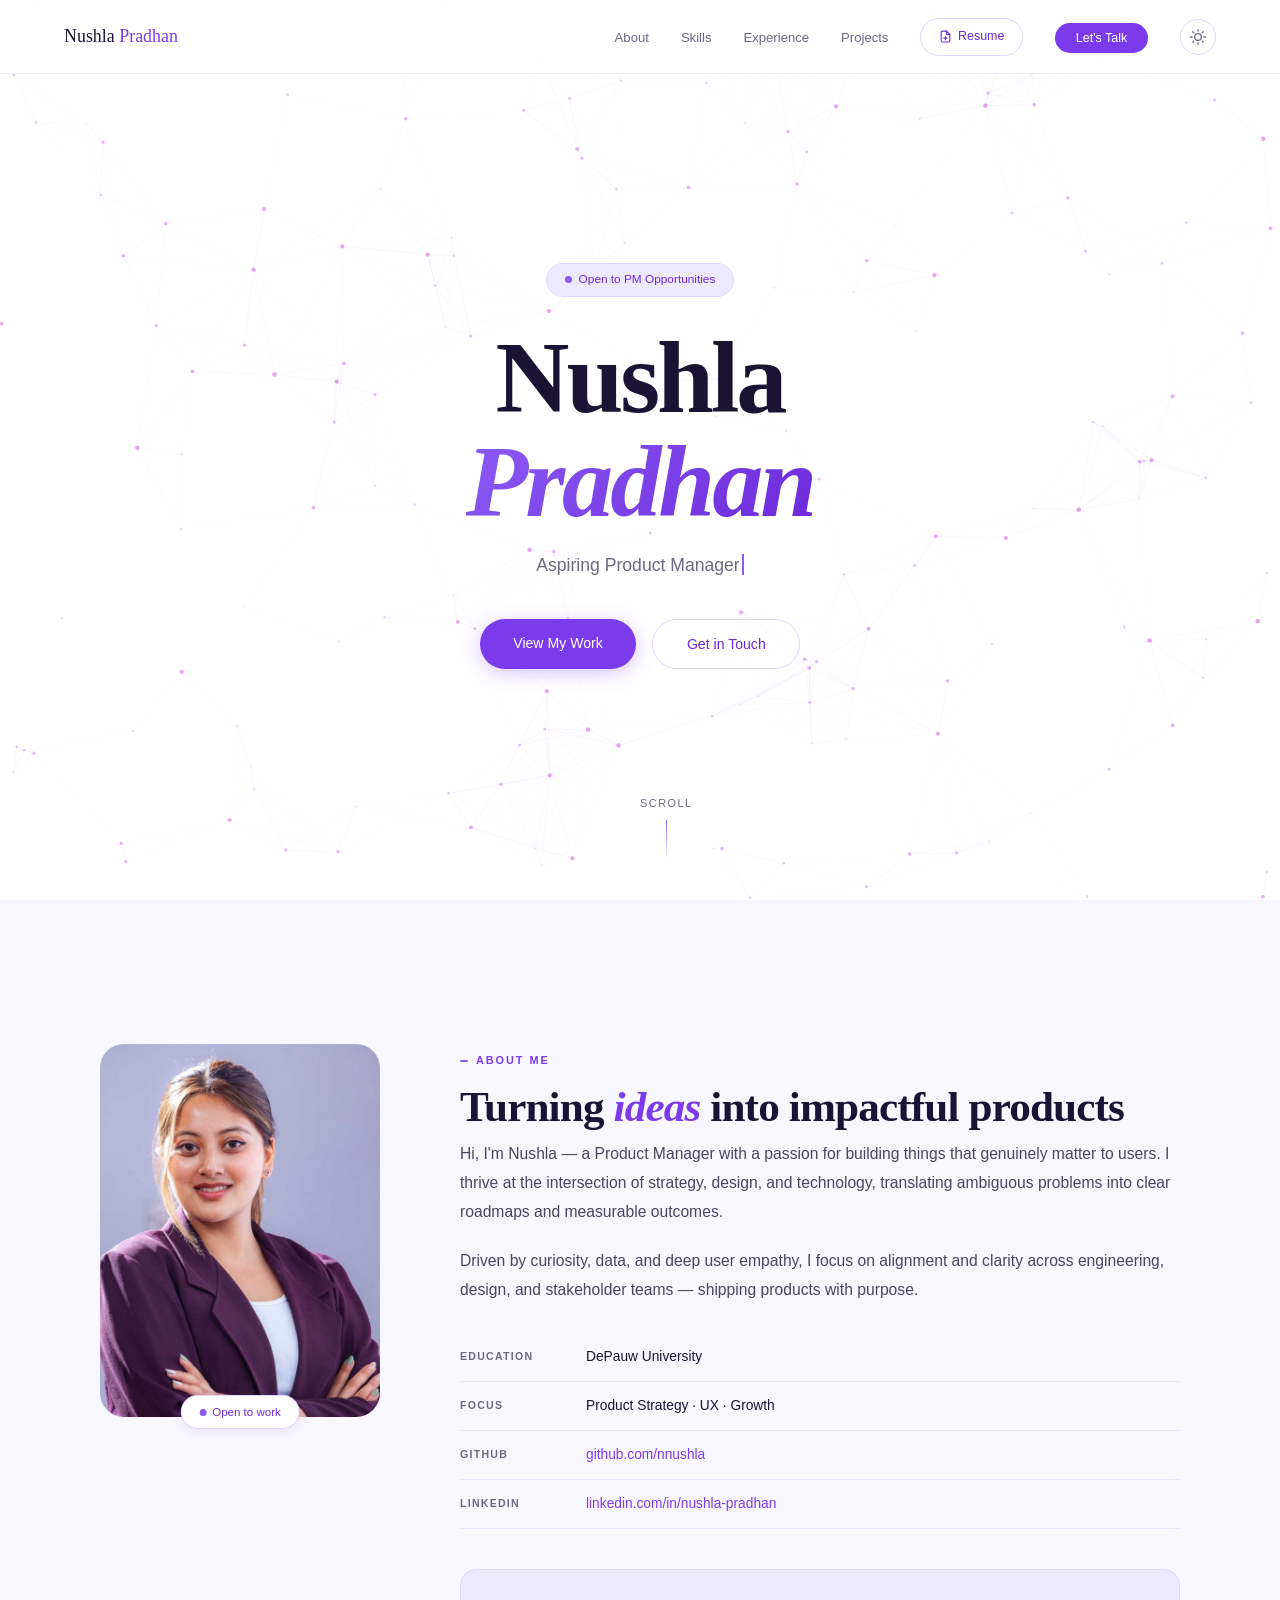
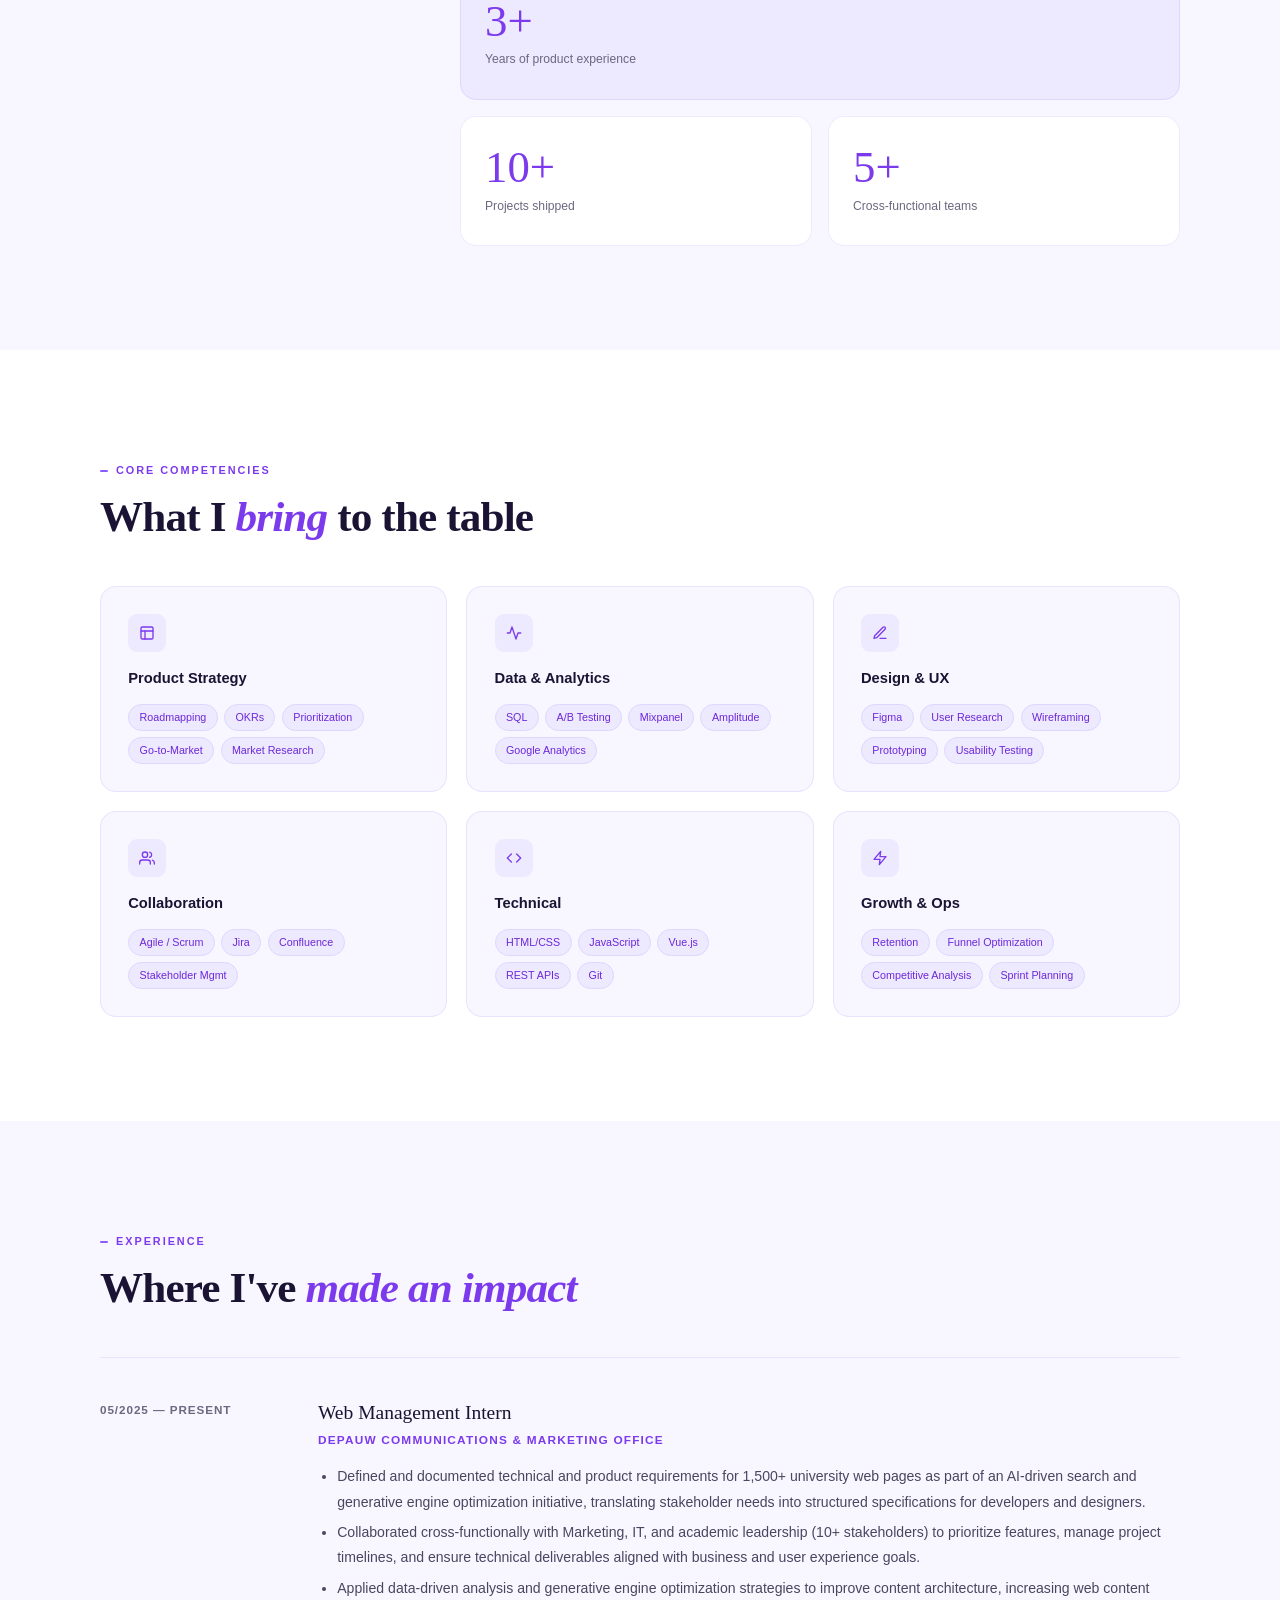
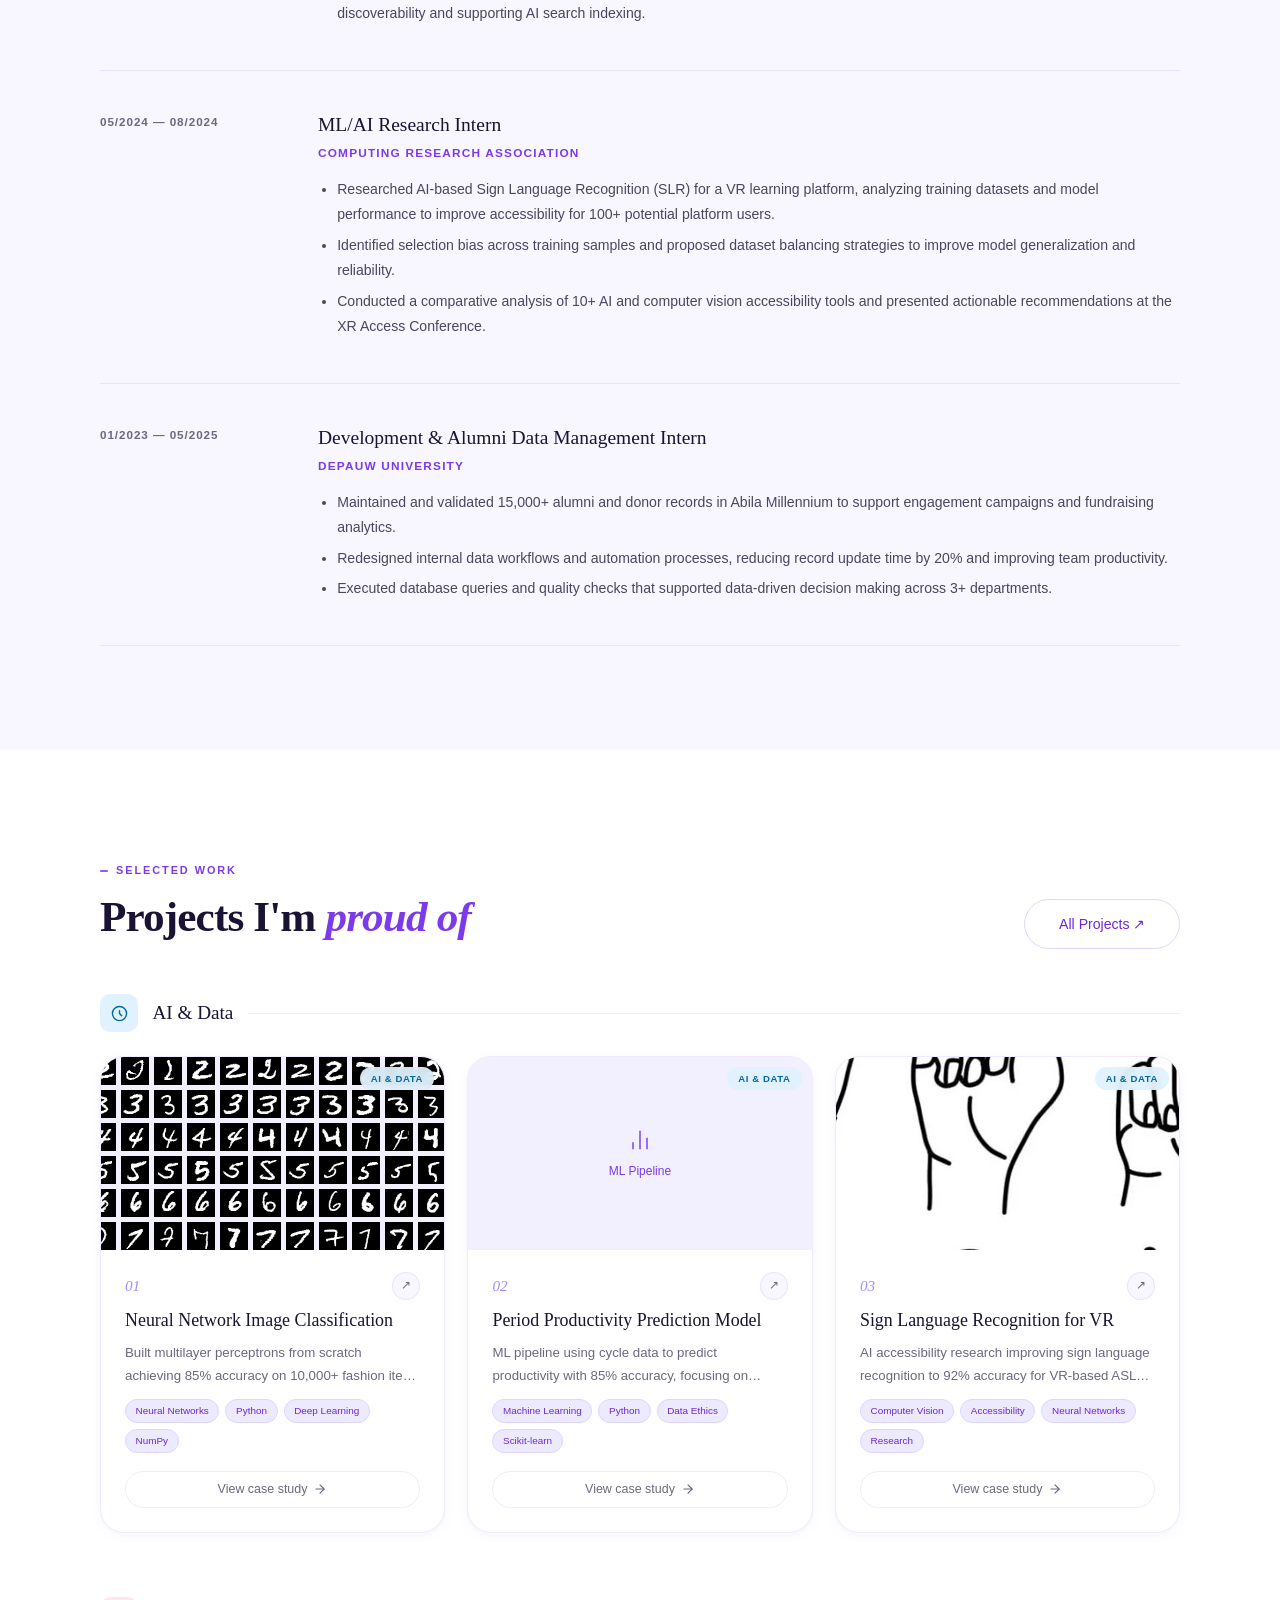
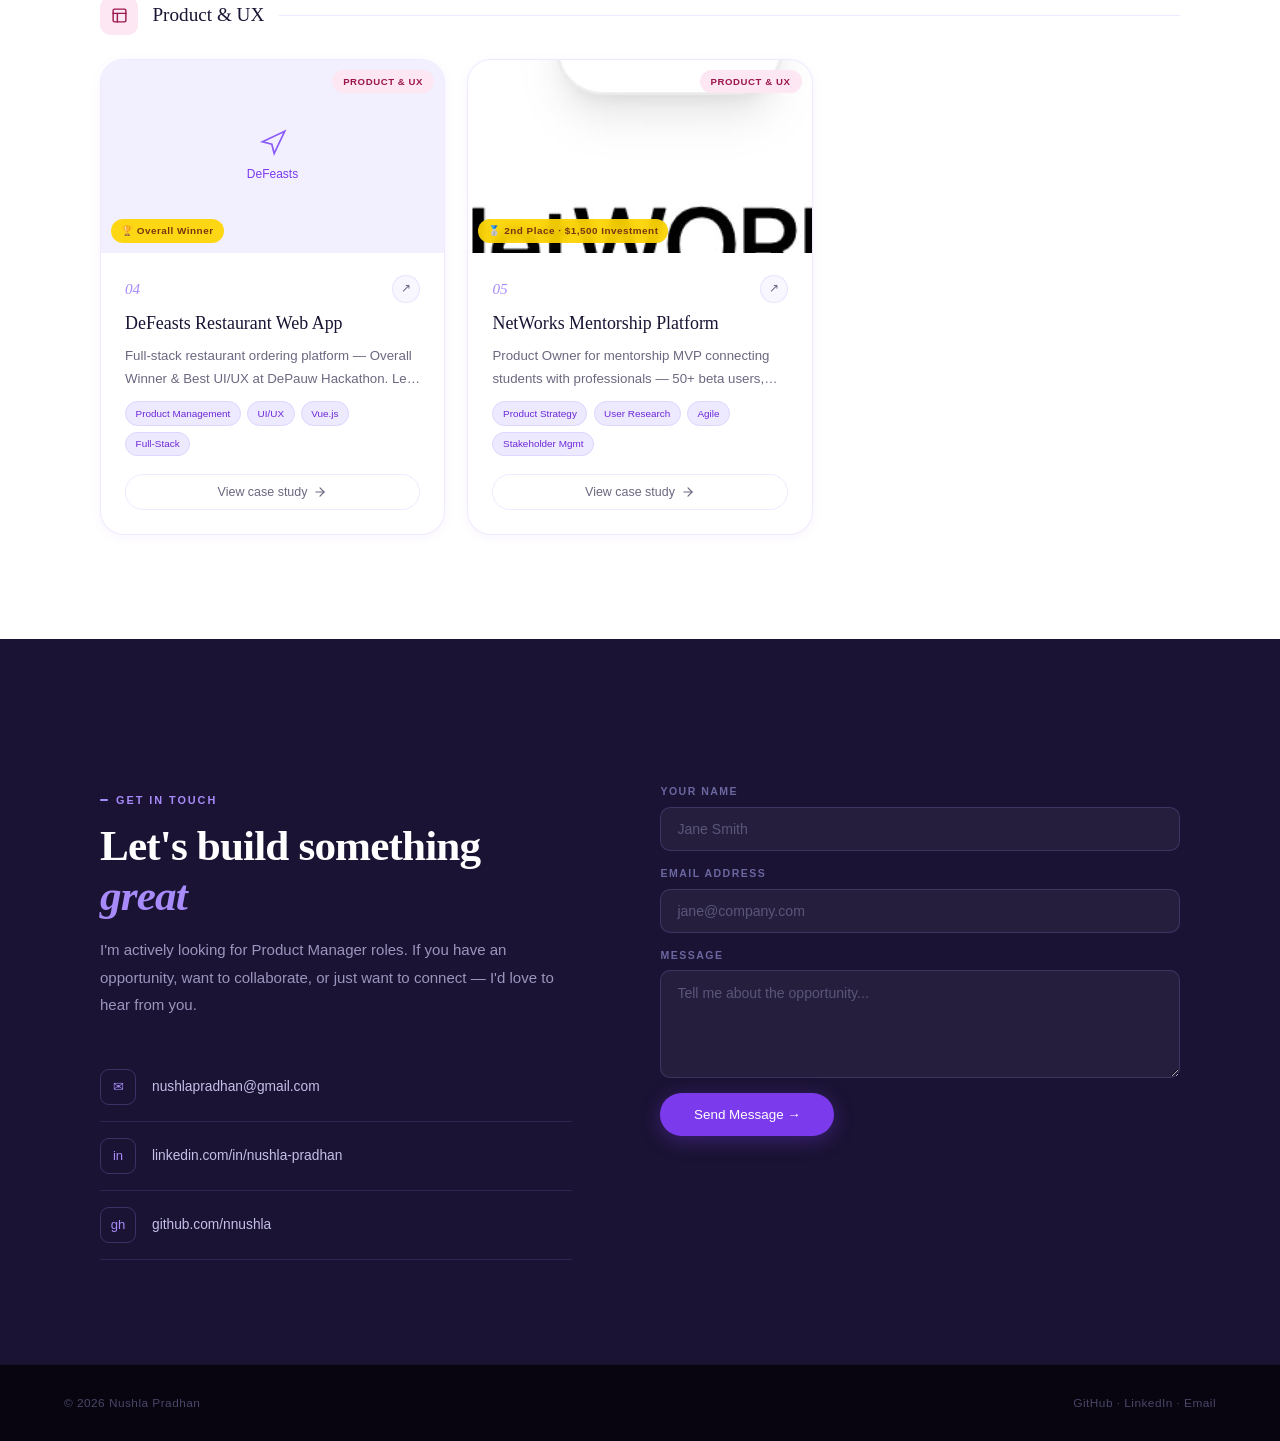
==== commit c9d791ce: "Update resume link to point to assets directory" ====
--- a/index.html
+++ b/index.html
@@ -19,7 +19,7 @@
       <li><a href="#experience">Experience</a></li>
       <li><a href="#projects">Projects</a></li>
       <li>
-        <a href="resume.pdf" target="_blank" rel="noopener" class="nav-resume" id="resume-btn">
+        <a href="/assets/resume.pdf" target="_blank" rel="noopener" class="nav-resume" id="resume-btn">
           <svg viewBox="0 0 24 24" fill="none" stroke="currentColor" stroke-width="2" stroke-linecap="round" stroke-linejoin="round">
             <path d="M14 2H6a2 2 0 00-2 2v16a2 2 0 002 2h12a2 2 0 002-2V8z"/>
             <polyline points="14 2 14 8 20 8"/>
--- a/style.css
+++ b/style.css
@@ -0,0 +1,1194 @@
+/* ── RESET & BASE ── */
+*, *::before, *::after { box-sizing: border-box; margin: 0; padding: 0; }
+
+:root {
+  --fd: 'DM Serif Display', Georgia, serif;
+  --fb: 'DM Sans', sans-serif;
+
+  /* Light mode tokens */
+  --bg:          #FFFFFF;
+  --bg-2:        #F8F7FF;
+  --bg-3:        #F2EFFF;
+  --surface:     #FFFFFF;
+  --ink:         #1A1333;
+  --ink-2:       #4A4560;
+  --muted:       #6B6880;
+  --border:      rgba(139,92,246,0.13);
+  --border-s:    rgba(139,92,246,0.26);
+
+  /* Violet palette */
+  --v50:  #EDE9FE;
+  --v100: #DDD6FE;
+  --v300: #A78BFA;
+  --v400: #8B5CF6;
+  --v500: #7C3AED;
+  --v600: #6D28D9;
+
+  /* Transitions */
+  --tr: 0.25s ease;
+  --tr-theme: background-color 0.3s ease, color 0.3s ease, border-color 0.3s ease;
+}
+
+[data-theme="dark"] {
+  --bg:       #0F0C1A;
+  --bg-2:     #16112A;
+  --bg-3:     #1E1836;
+  --surface:  #1E1836;
+  --ink:      #EDE9FE;
+  --ink-2:    #C4C0E8;
+  --muted:    #9B96BE;
+  --border:   rgba(167,139,250,0.15);
+  --border-s: rgba(167,139,250,0.3);
+  --v50:  rgba(124,58,237,0.18);
+  --v100: rgba(124,58,237,0.3);
+  --v300: #A78BFA;
+  --v400: #8B5CF6;
+  --v500: #7C3AED;
+  --v600: #A78BFA;
+}
+
+html { scroll-behavior: smooth; }
+
+body {
+  font-family: var(--fb);
+  background: var(--bg);
+  color: var(--ink);
+  line-height: 1.6;
+  overflow-x: hidden;
+  transition: var(--tr-theme);
+}
+
+::-webkit-scrollbar { width: 5px; }
+::-webkit-scrollbar-track { background: var(--bg-2); }
+::-webkit-scrollbar-thumb { background: var(--v300); border-radius: 99px; }
+
+/* ── TYPOGRAPHY ── */
+.sec-label {
+  display: inline-flex;
+  align-items: center;
+  gap: 8px;
+  font-size: 0.68rem;
+  font-weight: 600;
+  letter-spacing: 0.18em;
+  text-transform: uppercase;
+  color: var(--v500);
+  margin-bottom: 0.75rem;
+}
+[data-theme="dark"] .sec-label { color: var(--v300); }
+
+.sec-label::before {
+  content: '';
+  width: 8px;
+  height: 2px;
+  background: var(--v400);
+  border-radius: 1px;
+  display: block;
+  flex-shrink: 0;
+}
+
+.sec-title {
+  font-family: var(--fd);
+  font-size: clamp(1.75rem, 3.5vw, 2.7rem);
+  line-height: 1.15;
+  letter-spacing: -0.02em;
+  color: var(--ink);
+  margin-bottom: 0.5rem;
+}
+.sec-title em { font-style: italic; color: var(--v500); }
+[data-theme="dark"] .sec-title em { color: var(--v300); }
+
+/* ── LAYOUT ── */
+.inner { max-width: 1080px; margin: 0 auto; }
+section { padding: 6.5rem 4rem; transition: var(--tr-theme); }
+
+/* ── BUTTONS ── */
+.btn-primary {
+  display: inline-block;
+  padding: 0.82rem 2.1rem;
+  background: var(--v500);
+  color: #fff;
+  border-radius: 999px;
+  font-size: 0.88rem;
+  font-weight: 500;
+  text-decoration: none;
+  box-shadow: 0 4px 20px rgba(124,58,237,0.3);
+  transition: background var(--tr), transform var(--tr), box-shadow var(--tr);
+}
+.btn-primary:hover { background: var(--v600); transform: translateY(-2px); box-shadow: 0 8px 28px rgba(124,58,237,0.35); }
+
+.btn-outline {
+  display: inline-block;
+  padding: 0.82rem 2.1rem;
+  border: 1.5px solid var(--border-s);
+  color: var(--v600);
+  border-radius: 999px;
+  font-size: 0.88rem;
+  font-weight: 500;
+  text-decoration: none;
+  transition: background var(--tr), transform var(--tr), border-color var(--tr);
+}
+.btn-outline:hover { background: var(--v50); transform: translateY(-2px); }
+[data-theme="dark"] .btn-outline { color: var(--v300); }
+[data-theme="dark"] .btn-outline:hover { background: var(--v50); }
+
+/* ── NAV ── */
+nav {
+  position: fixed;
+  top: 0; left: 0; right: 0;
+  z-index: 200;
+  display: flex;
+  justify-content: space-between;
+  align-items: center;
+  padding: 1.1rem 4rem;
+  background: rgba(255,255,255,0.88);
+  backdrop-filter: blur(18px);
+  border-bottom: 1px solid var(--border);
+  transition: box-shadow 0.3s, background 0.3s, border-color 0.3s;
+}
+[data-theme="dark"] nav {
+  background: rgba(15,12,26,0.88);
+}
+nav.scrolled { box-shadow: 0 2px 24px rgba(109,40,217,0.08); }
+
+.nav-logo {
+  font-family: var(--fd);
+  font-size: 1.12rem;
+  color: var(--ink);
+  text-decoration: none;
+  white-space: nowrap;
+}
+.nav-logo span { color: var(--v500); }
+
+.nav-links {
+  display: flex;
+  gap: 2rem;
+  list-style: none;
+  align-items: center;
+}
+.nav-links a {
+  font-size: 0.82rem;
+  font-weight: 500;
+  color: var(--muted);
+  text-decoration: none;
+  transition: color var(--tr);
+}
+.nav-links a:hover { color: var(--v500); }
+
+.nav-resume {
+  display: inline-flex;
+  align-items: center;
+  gap: 6px;
+  padding: 0.5rem 1.1rem;
+  border: 1.5px solid var(--border-s);
+  color: var(--v600) !important;
+  border-radius: 999px;
+  font-size: 0.78rem !important;
+  font-weight: 500 !important;
+  transition: background var(--tr), border-color var(--tr);
+}
+.nav-resume:hover { background: var(--v50); }
+.nav-resume svg { width: 13px; height: 13px; }
+[data-theme="dark"] .nav-resume { color: var(--v300) !important; }
+
+.nav-cta {
+  padding: 0.5rem 1.3rem;
+  background: var(--v500) !important;
+  color: #fff !important;
+  border-radius: 999px;
+  font-size: 0.78rem !important;
+  font-weight: 500 !important;
+  transition: background var(--tr), transform var(--tr);
+}
+.nav-cta:hover { background: var(--v600) !important; transform: translateY(-1px) !important; }
+
+/* Theme toggle button */
+.theme-toggle {
+  width: 36px;
+  height: 36px;
+  border-radius: 50%;
+  border: 1.5px solid var(--border-s);
+  background: transparent;
+  color: var(--muted);
+  cursor: pointer;
+  display: flex;
+  align-items: center;
+  justify-content: center;
+  transition: background var(--tr), border-color var(--tr), color var(--tr);
+  flex-shrink: 0;
+}
+.theme-toggle:hover { background: var(--v50); color: var(--v500); }
+.theme-toggle svg { width: 16px; height: 16px; }
+.icon-moon { display: none; }
+[data-theme="dark"] .icon-sun { display: none; }
+[data-theme="dark"] .icon-moon { display: block; }
+
+/* Mobile menu */
+.mobile-menu-btn {
+  display: none;
+  flex-direction: column;
+  gap: 5px;
+  background: none;
+  border: none;
+  cursor: pointer;
+  padding: 4px;
+}
+.mobile-menu-btn span {
+  display: block;
+  width: 22px;
+  height: 2px;
+  background: var(--ink);
+  border-radius: 1px;
+  transition: all 0.25s;
+}
+.mobile-nav {
+  display: none;
+  flex-direction: column;
+  background: var(--bg);
+  border-bottom: 1px solid var(--border);
+  padding: 1rem 4rem;
+  position: fixed;
+  top: 65px;
+  left: 0; right: 0;
+  z-index: 199;
+  transform: translateY(-10px);
+  opacity: 0;
+  pointer-events: none;
+  transition: opacity 0.25s, transform 0.25s;
+}
+.mobile-nav.open {
+  opacity: 1;
+  transform: none;
+  pointer-events: all;
+}
+.mob-link {
+  padding: 0.75rem 0;
+  border-bottom: 1px solid var(--border);
+  color: var(--ink);
+  text-decoration: none;
+  font-size: 0.9rem;
+  font-weight: 500;
+}
+
+/* ── HERO ── */
+.hero {
+  min-height: 100vh;
+  display: flex;
+  flex-direction: column;
+  align-items: center;
+  justify-content: center;
+  position: relative;
+  overflow: hidden;
+  padding: 7rem 2rem 5rem;
+  text-align: center;
+  background: var(--bg);
+  transition: background 0.3s;
+}
+#hero-canvas {
+  position: absolute;
+  inset: 0;
+  width: 100%;
+  height: 100%;
+  z-index: 0;
+}
+.hero-content {
+  position: relative;
+  z-index: 2;
+  max-width: 760px;
+}
+.hero-badge {
+  display: inline-flex;
+  align-items: center;
+  gap: 7px;
+  padding: 0.42rem 1.1rem;
+  background: var(--v50);
+  border: 1px solid var(--v100);
+  border-radius: 999px;
+  font-size: 0.74rem;
+  font-weight: 500;
+  color: var(--v600);
+  margin-bottom: 1.8rem;
+  animation: fadeUp 0.6s ease both;
+}
+[data-theme="dark"] .hero-badge { color: var(--v300); }
+
+.badge-dot {
+  width: 7px; height: 7px;
+  background: var(--v400);
+  border-radius: 50%;
+  animation: pulse 2s ease infinite;
+}
+.hero-name {
+  font-family: var(--fd);
+  font-size: clamp(3.2rem, 8vw, 6.5rem);
+  line-height: 1.02;
+  letter-spacing: -0.03em;
+  color: var(--ink);
+  margin-bottom: 1rem;
+  animation: fadeUp 0.6s 0.15s ease both;
+}
+.hero-name em {
+  font-style: italic;
+  display: block;
+  background: linear-gradient(135deg, var(--v400), var(--v600));
+  -webkit-background-clip: text;
+  -webkit-text-fill-color: transparent;
+  background-clip: text;
+}
+.hero-role {
+  font-size: 1.1rem;
+  color: var(--muted);
+  font-weight: 400;
+  min-height: 1.7rem;
+  margin-bottom: 2.5rem;
+  animation: fadeUp 0.6s 0.3s ease both;
+}
+.tw-cursor {
+  display: inline-block;
+  width: 2px;
+  height: 1.15em;
+  background: var(--v400);
+  margin-left: 2px;
+  vertical-align: text-bottom;
+  animation: blink 0.75s step-end infinite;
+}
+.hero-actions {
+  display: flex;
+  gap: 1rem;
+  justify-content: center;
+  flex-wrap: wrap;
+  animation: fadeUp 0.6s 0.45s ease both;
+}
+.hero-scroll {
+  position: absolute;
+  bottom: 2.5rem;
+  left: 50%;
+  transform: translateX(-50%);
+  display: flex;
+  flex-direction: column;
+  align-items: center;
+  gap: 0.5rem;
+  font-size: 0.68rem;
+  letter-spacing: 0.14em;
+  text-transform: uppercase;
+  color: var(--muted);
+  opacity: 0.5;
+  z-index: 2;
+  animation: fadeUp 0.6s 0.8s ease both;
+}
+.scroll-line {
+  width: 1px;
+  height: 40px;
+  background: linear-gradient(to bottom, var(--v400), transparent);
+  animation: scrollLine 1.8s ease infinite;
+}
+
+/* ── ABOUT ── */
+#about { background: var(--bg-2); }
+.about-grid {
+  display: grid;
+  grid-template-columns: 280px 1fr;
+  grid-template-rows: auto auto;
+  gap: 2.5rem 5rem;
+  margin-top: 2.5rem;
+}
+.about-photo-col { grid-row: 1 / 3; align-self: start; }
+.about-text-col  { grid-column: 2; }
+.about-stats     { grid-column: 2; }
+
+/* Photo placeholder */
+.about-photo-wrap {
+  position: relative;
+  display: inline-block;
+  width: 100%;
+}
+.about-photo-placeholder {
+  width: 100%;
+  aspect-ratio: 3 / 4;
+  background: var(--v50);
+  border: 2px dashed var(--v300);
+  border-radius: 24px;
+  display: flex;
+  flex-direction: column;
+  align-items: center;
+  justify-content: center;
+  gap: 1.2rem;
+  color: var(--v400);
+  cursor: pointer;
+  transition: background var(--tr), border-color var(--tr);
+  overflow: hidden;
+  position: relative;
+}
+.about-photo-placeholder:hover { background: var(--v100); border-color: var(--v500); }
+[data-theme="dark"] .about-photo-placeholder { background: rgba(124,58,237,0.1); border-color: rgba(167,139,250,0.35); }
+[data-theme="dark"] .about-photo-placeholder:hover { background: rgba(124,58,237,0.18); }
+
+.photo-silhouette {
+  width: 70%;
+  max-width: 160px;
+  color: var(--v400);
+  position: absolute;
+  bottom: 0;
+  left: 50%;
+  transform: translateX(-50%);
+}
+.photo-label {
+  position: relative;
+  z-index: 2;
+  display: flex;
+  flex-direction: column;
+  align-items: center;
+  gap: 6px;
+  text-align: center;
+  padding: 1.5rem;
+  background: rgba(255,255,255,0.75);
+  border-radius: 14px;
+  backdrop-filter: blur(4px);
+}
+[data-theme="dark"] .photo-label { background: rgba(15,12,26,0.7); }
+.photo-label svg { width: 22px; height: 22px; stroke: var(--v500); }
+.photo-label span { font-size: 0.8rem; font-weight: 600; color: var(--v600); }
+[data-theme="dark"] .photo-label span { color: var(--v300); }
+.photo-label small { font-size: 0.68rem; color: var(--muted); }
+
+/* Real photo version */
+.about-photo-img {
+  width: 100%;
+  aspect-ratio: 3 / 4;
+  object-fit: cover;
+  border-radius: 24px;
+  display: block;
+}
+
+.about-photo-badge {
+  position: absolute;
+  bottom: -12px;
+  left: 50%;
+  transform: translateX(-50%);
+  display: inline-flex;
+  align-items: center;
+  gap: 6px;
+  padding: 0.42rem 1.1rem;
+  background: var(--bg);
+  border: 1px solid var(--border-s);
+  border-radius: 999px;
+  font-size: 0.72rem;
+  font-weight: 500;
+  color: var(--v600);
+  white-space: nowrap;
+  box-shadow: 0 2px 12px rgba(109,40,217,0.1);
+}
+[data-theme="dark"] .about-photo-badge { color: var(--v300); background: var(--bg-2); }
+.about-text {
+  font-size: 0.98rem;
+  color: var(--ink-2);
+  line-height: 1.85;
+  margin-bottom: 1.2rem;
+  font-weight: 300;
+}
+.about-facts { margin-top: 1.8rem; }
+.fact-row {
+  display: grid;
+  grid-template-columns: 110px 1fr;
+  gap: 1rem;
+  padding: 0.82rem 0;
+  border-bottom: 1px solid var(--border);
+  font-size: 0.86rem;
+}
+.fact-key {
+  font-size: 0.66rem;
+  font-weight: 600;
+  letter-spacing: 0.12em;
+  text-transform: uppercase;
+  color: var(--muted);
+  padding-top: 2px;
+}
+.fact-val { color: var(--ink); }
+.fact-val a { color: var(--v500); text-decoration: none; }
+.fact-val a:hover { text-decoration: underline; }
+[data-theme="dark"] .fact-val a { color: var(--v300); }
+
+.about-stats {
+  display: grid;
+  grid-template-columns: 1fr 1fr;
+  gap: 1rem;
+}
+.stat-card {
+  background: var(--surface);
+  border: 1px solid var(--border);
+  border-radius: 16px;
+  padding: 1.8rem 1.5rem;
+  transition: border-color var(--tr), transform var(--tr), background 0.3s;
+}
+.stat-card:hover { border-color: var(--v300); transform: translateY(-3px); }
+.stat-card.wide {
+  grid-column: 1 / -1;
+  background: var(--v50);
+  border-color: var(--v100);
+}
+.stat-num { font-family: var(--fd); font-size: 2.8rem; color: var(--v500); line-height: 1; margin-bottom: 0.4rem; }
+[data-theme="dark"] .stat-num { color: var(--v300); }
+.stat-lbl { font-size: 0.76rem; font-weight: 500; color: var(--muted); }
+
+/* ── SKILLS ── */
+.skills-section { background: var(--bg); }
+.skills-grid {
+  display: grid;
+  grid-template-columns: repeat(3, 1fr);
+  gap: 1.2rem;
+  margin-top: 2.8rem;
+}
+.skill-card {
+  background: var(--bg-2);
+  border: 1px solid var(--border);
+  border-radius: 16px;
+  padding: 1.7rem;
+  position: relative;
+  overflow: hidden;
+  transition: border-color var(--tr), transform var(--tr), background 0.3s;
+}
+.skill-card::before {
+  content: '';
+  position: absolute;
+  top: 0; left: 0; right: 0;
+  height: 3px;
+  background: linear-gradient(90deg, var(--v400), var(--v300));
+  opacity: 0;
+  transition: opacity var(--tr);
+}
+.skill-card:hover { border-color: var(--border-s); transform: translateY(-4px); background: var(--surface); }
+.skill-card:hover::before { opacity: 1; }
+
+.skill-icon {
+  width: 38px; height: 38px;
+  background: var(--v50);
+  border-radius: 9px;
+  display: flex;
+  align-items: center;
+  justify-content: center;
+  margin-bottom: 0.9rem;
+}
+.skill-icon svg { width: 16px; height: 16px; stroke: var(--v500); }
+[data-theme="dark"] .skill-icon svg { stroke: var(--v300); }
+
+.skill-title { font-weight: 600; font-size: 0.92rem; color: var(--ink); margin-bottom: 0.85rem; }
+.skill-tags { display: flex; flex-wrap: wrap; gap: 0.4rem; }
+.skill-tag {
+  font-size: 0.67rem;
+  font-weight: 500;
+  padding: 0.24rem 0.65rem;
+  background: var(--v50);
+  color: var(--v600);
+  border-radius: 999px;
+  border: 1px solid var(--v100);
+}
+[data-theme="dark"] .skill-tag { color: var(--v300); }
+
+/* ── EXPERIENCE ── */
+#experience { background: var(--bg-2); }
+.timeline { margin-top: 2.8rem; }
+.tl-item {
+  display: grid;
+  grid-template-columns: 170px 1fr;
+  gap: 3rem;
+  padding: 2.4rem 0;
+  border-bottom: 1px solid var(--border);
+}
+.tl-item:first-child { border-top: 1px solid var(--border); }
+.tl-date {
+  font-size: 0.73rem;
+  font-weight: 600;
+  letter-spacing: 0.08em;
+  text-transform: uppercase;
+  color: var(--muted);
+  padding-top: 0.25rem;
+}
+.tl-role { font-family: var(--fd); font-size: 1.22rem; color: var(--ink); margin-bottom: 0.2rem; }
+.tl-company {
+  font-size: 0.74rem;
+  font-weight: 600;
+  letter-spacing: 0.1em;
+  text-transform: uppercase;
+  color: var(--v500);
+  margin-bottom: 0.9rem;
+}
+[data-theme="dark"] .tl-company { color: var(--v300); }
+.tl-desc { font-size: 0.88rem; color: var(--ink-2); line-height: 1.8; font-weight: 300; }
+.tl-desc ul { padding-left: 1.2rem; }
+.tl-desc li { margin-bottom: 0.32rem; }
+
+/* ── PROJECTS ── */
+.projects-section { background: var(--bg); }
+.proj-header {
+  display: flex;
+  justify-content: space-between;
+  align-items: flex-end;
+  margin-bottom: 2.8rem;
+  flex-wrap: wrap;
+  gap: 1rem;
+}
+.projects-grid {
+  display: grid;
+  grid-template-columns: repeat(3, 1fr);
+  gap: 1.4rem;
+}
+
+.project-card {
+  background: var(--bg);
+  border: 1px solid var(--border);
+  border-radius: 24px;
+  overflow: hidden;
+  text-decoration: none;
+  color: inherit;
+  display: flex;
+  flex-direction: column;
+  transition: border-color 0.3s, transform 0.3s, box-shadow 0.3s, background 0.3s;
+  box-shadow: 0 2px 12px rgba(109,40,217,0.05);
+}
+.project-card:hover {
+  border-color: rgba(139,92,246,0.35);
+  transform: translateY(-8px);
+  box-shadow: 0 20px 56px rgba(109,40,217,0.14);
+}
+[data-theme="dark"] .project-card:hover {
+  box-shadow: 0 20px 56px rgba(167,139,250,0.16);
+}
+
+/* Project image — aspect-video ratio with zoom on hover */
+.pcard-img {
+  aspect-ratio: 16 / 9;
+  position: relative;
+  overflow: hidden;
+  background: var(--bg-3);
+  display: flex;
+  align-items: center;
+  justify-content: center;
+}
+.pcard-screenshot {
+  position: absolute;
+  inset: 0;
+  width: 100%;
+  height: 100%;
+  object-fit: cover;
+  opacity: 0;
+  transition: opacity 0.4s ease, transform 0.5s ease;
+}
+.pcard-screenshot.loaded { opacity: 1; }
+.project-card:hover .pcard-screenshot { transform: scale(1.08); }
+
+.pcard-placeholder {
+  display: flex;
+  flex-direction: column;
+  align-items: center;
+  justify-content: center;
+  gap: 8px;
+  color: var(--v500);
+  transition: opacity 0.4s ease;
+  z-index: 1;
+  width: 100%;
+  height: 100%;
+}
+.pcard-placeholder.hidden { opacity: 0; pointer-events: none; }
+.pcard-placeholder svg { width: 28px; height: 28px; stroke: var(--v400); fill: none; stroke-width: 1.5; }
+.pcard-placeholder span { font-size: 0.75rem; font-weight: 500; color: var(--v500); }
+[data-theme="dark"] .pcard-placeholder span { color: var(--v300); }
+
+.pcat-badge {
+  position: absolute;
+  top: 10px; right: 10px;
+  padding: 4px 11px;
+  border-radius: 999px;
+  font-size: 0.6rem;
+  font-weight: 700;
+  letter-spacing: 0.06em;
+  z-index: 2;
+  text-transform: uppercase;
+  backdrop-filter: blur(6px);
+}
+.cat-web     { background: rgba(237,233,254,0.92); color: #5B21B6; }
+.cat-ai      { background: rgba(224,242,254,0.92); color: #0369A1; }
+.cat-ux      { background: rgba(252,231,243,0.92); color: #9D174D; }
+.cat-product { background: rgba(252,231,243,0.92); color: #9D174D; }
+[data-theme="dark"] .cat-web     { background: rgba(91,33,182,0.5);  color: #C4B5FD; }
+[data-theme="dark"] .cat-ai      { background: rgba(3,105,161,0.45); color: #7DD3FC; }
+[data-theme="dark"] .cat-ux,
+[data-theme="dark"] .cat-product { background: rgba(157,23,77,0.45); color: #F9A8D4; }
+
+.pcard-body {
+  padding: 1.4rem 1.5rem 1.5rem;
+  flex: 1;
+  display: flex;
+  flex-direction: column;
+  gap: 0.6rem;
+}
+.pcard-top { display: flex; justify-content: space-between; align-items: center; }
+.pnum { font-family: var(--fd); font-size: 0.95rem; color: var(--v300); font-style: italic; }
+.parrow {
+  width: 28px; height: 28px;
+  background: var(--bg-2);
+  border: 1px solid var(--border);
+  border-radius: 50%;
+  display: flex; align-items: center; justify-content: center;
+  font-size: 0.78rem;
+  color: var(--muted);
+  transition: all 0.2s;
+  flex-shrink: 0;
+}
+.project-card:hover .parrow {
+  background: var(--v500);
+  color: #fff;
+  border-color: var(--v500);
+  transform: rotate(-45deg);
+}
+.ptitle {
+  font-family: var(--fd);
+  font-size: 1.12rem;
+  color: var(--ink);
+  line-height: 1.2;
+  transition: color 0.2s;
+}
+.project-card:hover .ptitle { color: var(--v500); }
+[data-theme="dark"] .project-card:hover .ptitle { color: var(--v300); }
+
+.pdesc { font-size: 0.83rem; color: var(--muted); line-height: 1.75; font-weight: 300; flex: 1; display: -webkit-box; -webkit-line-clamp: 2; -webkit-box-orient: vertical; overflow: hidden; }
+.ptags { display: flex; flex-wrap: wrap; gap: 0.38rem; margin-top: 0.1rem; }
+.ptag {
+  font-size: 0.62rem;
+  font-weight: 500;
+  padding: 0.2rem 0.6rem;
+  background: var(--v50);
+  color: var(--v600);
+  border-radius: 999px;
+  border: 1px solid var(--v100);
+}
+[data-theme="dark"] .ptag { color: var(--v300); background: rgba(124,58,237,0.12); border-color: rgba(167,139,250,0.2); }
+
+/* View case study button */
+.pcard-btn {
+  display: flex;
+  align-items: center;
+  justify-content: center;
+  gap: 6px;
+  width: 100%;
+  padding: 0.65rem;
+  border-radius: 999px;
+  border: 1px solid var(--border);
+  background: transparent;
+  color: var(--muted);
+  font-family: var(--fb);
+  font-size: 0.78rem;
+  font-weight: 500;
+  cursor: pointer;
+  text-decoration: none;
+  margin-top: 0.5rem;
+  transition: color 0.2s, background 0.2s, border-color 0.2s;
+}
+.pcard-btn svg {
+  width: 14px; height: 14px;
+  stroke: currentColor;
+  fill: none;
+  stroke-width: 2;
+  stroke-linecap: round;
+  stroke-linejoin: round;
+  transition: transform 0.2s;
+  flex-shrink: 0;
+}
+.project-card:hover .pcard-btn {
+  color: var(--v500);
+  background: var(--v50);
+  border-color: var(--border-s);
+}
+[data-theme="dark"] .project-card:hover .pcard-btn {
+  color: var(--v300);
+  background: rgba(124,58,237,0.1);
+}
+.project-card:hover .pcard-btn svg { transform: translateX(3px); }
+
+/* Award badge on project card image */
+.pcard-award {
+  position: absolute;
+  bottom: 10px; left: 10px;
+  padding: 4px 10px;
+  border-radius: 999px;
+  font-size: 0.62rem;
+  font-weight: 700;
+  letter-spacing: 0.05em;
+  z-index: 2;
+  background: rgba(255,213,0,0.92);
+  color: #78350F;
+  backdrop-filter: blur(6px);
+}
+
+/* ── CASE STUDY MODAL ── */
+.modal-overlay {
+  position: fixed;
+  inset: 0;
+  background: rgba(10,7,22,0.75);
+  backdrop-filter: blur(6px);
+  z-index: 500;
+  display: flex;
+  align-items: center;
+  justify-content: center;
+  padding: 1.5rem;
+  opacity: 0;
+  pointer-events: none;
+  transition: opacity 0.3s ease;
+}
+.modal-overlay.open {
+  opacity: 1;
+  pointer-events: all;
+}
+.modal {
+  background: var(--bg);
+  border: 1px solid var(--border-s);
+  border-radius: 24px;
+  width: 100%;
+  max-width: 720px;
+  max-height: 88vh;
+  overflow-y: auto;
+  transform: translateY(20px);
+  transition: transform 0.3s ease;
+  position: relative;
+}
+.modal-overlay.open .modal { transform: none; }
+
+.modal-hero-img {
+  width: 100%;
+  height: 220px;
+  object-fit: cover;
+  border-radius: 24px 24px 0 0;
+  display: block;
+}
+.modal-hero-placeholder {
+  width: 100%;
+  height: 220px;
+  border-radius: 24px 24px 0 0;
+  display: flex;
+  align-items: center;
+  justify-content: center;
+}
+
+.modal-body { padding: 2rem 2.2rem 2.5rem; }
+.modal-close {
+  position: absolute;
+  top: 1rem; right: 1rem;
+  width: 36px; height: 36px;
+  background: var(--bg);
+  border: 1px solid var(--border-s);
+  border-radius: 50%;
+  cursor: pointer;
+  display: flex; align-items: center; justify-content: center;
+  font-size: 1rem;
+  color: var(--muted);
+  z-index: 10;
+  transition: background var(--tr), color var(--tr);
+}
+.modal-close:hover { background: var(--bg-2); color: var(--ink); }
+
+.modal-cat {
+  font-size: 0.68rem;
+  font-weight: 700;
+  letter-spacing: 0.12em;
+  text-transform: uppercase;
+  color: var(--v500);
+  margin-bottom: 0.5rem;
+  display: block;
+}
+[data-theme="dark"] .modal-cat { color: var(--v300); }
+.modal-title {
+  font-family: var(--fd);
+  font-size: 1.7rem;
+  line-height: 1.15;
+  color: var(--ink);
+  margin-bottom: 1rem;
+}
+.modal-meta {
+  display: flex;
+  flex-wrap: wrap;
+  gap: 0.6rem;
+  margin-bottom: 1.5rem;
+  padding-bottom: 1.5rem;
+  border-bottom: 1px solid var(--border);
+}
+.modal-meta-item {
+  display: flex;
+  align-items: center;
+  gap: 5px;
+  font-size: 0.78rem;
+  color: var(--muted);
+  font-weight: 400;
+}
+.modal-meta-item svg { width: 13px; height: 13px; stroke: currentColor; fill: none; stroke-width: 2; stroke-linecap: round; flex-shrink: 0; }
+
+.modal-section { margin-bottom: 1.4rem; }
+.modal-section-label {
+  font-size: 0.68rem;
+  font-weight: 700;
+  letter-spacing: 0.14em;
+  text-transform: uppercase;
+  color: var(--v500);
+  margin-bottom: 0.45rem;
+  display: block;
+}
+[data-theme="dark"] .modal-section-label { color: var(--v300); }
+.modal-section p {
+  font-size: 0.9rem;
+  color: var(--ink-2);
+  line-height: 1.8;
+  font-weight: 300;
+}
+.modal-tags { display: flex; flex-wrap: wrap; gap: 0.4rem; margin-top: 1rem; }
+.modal-tag {
+  font-size: 0.68rem;
+  font-weight: 500;
+  padding: 0.28rem 0.75rem;
+  background: var(--v50);
+  color: var(--v600);
+  border-radius: 999px;
+  border: 1px solid var(--v100);
+}
+[data-theme="dark"] .modal-tag { color: var(--v300); background: rgba(124,58,237,0.12); border-color: rgba(167,139,250,0.2); }
+
+.modal-impact {
+  background: var(--v50);
+  border: 1px solid var(--v100);
+  border-radius: 14px;
+  padding: 1.2rem 1.4rem;
+  margin-bottom: 1.4rem;
+}
+[data-theme="dark"] .modal-impact { background: rgba(124,58,237,0.1); border-color: rgba(167,139,250,0.2); }
+.modal-impact p { color: var(--ink); font-size: 0.9rem; line-height: 1.75; font-weight: 300; }
+
+.modal-live-btn {
+  display: inline-flex;
+  align-items: center;
+  gap: 7px;
+  margin-top: 1.2rem;
+  padding: 0.78rem 1.8rem;
+  background: var(--v500);
+  color: #fff;
+  border-radius: 999px;
+  font-family: var(--fb);
+  font-size: 0.85rem;
+  font-weight: 500;
+  text-decoration: none;
+  box-shadow: 0 4px 18px rgba(124,58,237,0.3);
+  transition: background var(--tr), transform var(--tr);
+}
+.modal-live-btn:hover { background: var(--v600); transform: translateY(-2px); }
+.modal-live-btn svg { width: 14px; height: 14px; flex-shrink: 0; }
+
+/* Project categories */
+.proj-category { margin-bottom: 4rem; }
+.proj-category:last-child { margin-bottom: 0; }
+
+.proj-cat-header {
+  display: flex;
+  align-items: center;
+  gap: 0.9rem;
+  margin-bottom: 1.5rem;
+}
+.proj-cat-icon {
+  width: 38px; height: 38px;
+  border-radius: 10px;
+  display: flex; align-items: center; justify-content: center;
+  flex-shrink: 0;
+}
+.proj-cat-icon svg { width: 17px; height: 17px; }
+.cat-icon-web     { background: #EDE9FE; }
+.cat-icon-web svg { stroke: #6D28D9; }
+.cat-icon-ai      { background: #E0F2FE; }
+.cat-icon-ai svg  { stroke: #0369A1; }
+.cat-icon-product { background: #FCE7F3; }
+.cat-icon-product svg { stroke: #9D174D; }
+[data-theme="dark"] .cat-icon-web     { background: rgba(109,40,217,0.25); }
+[data-theme="dark"] .cat-icon-web svg { stroke: #A78BFA; }
+[data-theme="dark"] .cat-icon-ai      { background: rgba(3,105,161,0.25); }
+[data-theme="dark"] .cat-icon-ai svg  { stroke: #7DD3FC; }
+[data-theme="dark"] .cat-icon-product { background: rgba(157,23,77,0.25); }
+[data-theme="dark"] .cat-icon-product svg { stroke: #F9A8D4; }
+
+.proj-cat-title {
+  font-family: var(--fd);
+  font-size: 1.2rem;
+  color: var(--ink);
+  font-weight: 400;
+  white-space: nowrap;
+}
+.proj-cat-line {
+  flex: 1;
+  height: 1px;
+  background: var(--border);
+}
+
+/* Product category badge */
+.cat-product { background: #FCE7F3; color: #9D174D; }
+[data-theme="dark"] .cat-product { background: rgba(157,23,77,0.35); color: #F9A8D4; }
+
+/* ── CONTACT ── */
+.contact-section { background: var(--ink); }
+[data-theme="dark"] .contact-section { background: #0A0716; }
+.contact-section .sec-label { color: var(--v300); }
+.contact-section .sec-label::before { background: var(--v300); }
+.contact-section .sec-title { color: #fff; }
+.contact-section .sec-title em { color: var(--v300); -webkit-text-fill-color: var(--v300); }
+
+.contact-grid {
+  display: grid;
+  grid-template-columns: 1fr 1.1fr;
+  gap: 5.5rem;
+  align-items: start;
+  margin-top: 2.5rem;
+}
+.contact-desc { font-size: 0.94rem; color: #9B96BE; line-height: 1.8; margin: 1rem 0 2.2rem; font-weight: 300; }
+.contact-links { display: flex; flex-direction: column; }
+.contact-link {
+  display: flex;
+  align-items: center;
+  gap: 1rem;
+  padding: 1rem 0;
+  border-bottom: 1px solid rgba(167,139,250,0.15);
+  text-decoration: none;
+  color: #C4C0E8;
+  font-size: 0.86rem;
+  font-weight: 300;
+  transition: color var(--tr);
+}
+.contact-link:hover { color: var(--v300); }
+.cl-icon {
+  width: 36px; height: 36px;
+  border: 1px solid rgba(167,139,250,0.25);
+  border-radius: 9px;
+  display: flex; align-items: center; justify-content: center;
+  font-size: 0.82rem;
+  font-weight: 500;
+  color: var(--v300);
+  flex-shrink: 0;
+}
+.contact-form { display: flex; flex-direction: column; gap: 0.9rem; }
+.form-group { display: flex; flex-direction: column; gap: 0.4rem; }
+.form-label {
+  font-size: 0.66rem;
+  font-weight: 600;
+  letter-spacing: 0.14em;
+  text-transform: uppercase;
+  color: #6B67A0;
+}
+.form-input, .form-textarea {
+  background: rgba(255,255,255,0.05);
+  border: 1px solid rgba(167,139,250,0.2);
+  padding: 0.82rem 1rem;
+  color: #fff;
+  font-family: var(--fb);
+  font-size: 0.88rem;
+  font-weight: 300;
+  border-radius: 10px;
+  outline: none;
+  width: 100%;
+  transition: border-color var(--tr), background var(--tr);
+}
+.form-input::placeholder, .form-textarea::placeholder { color: #5A567A; }
+.form-input:focus, .form-textarea:focus {
+  border-color: var(--v400);
+  background: rgba(139,92,246,0.08);
+}
+.form-textarea { resize: vertical; min-height: 108px; }
+.btn-submit {
+  display: inline-flex;
+  align-items: center;
+  gap: 6px;
+  background: var(--v500);
+  color: #fff;
+  border: none;
+  padding: 0.88rem 2.1rem;
+  font-family: var(--fb);
+  font-size: 0.84rem;
+  font-weight: 500;
+  border-radius: 999px;
+  cursor: pointer;
+  align-self: flex-start;
+  box-shadow: 0 4px 20px rgba(124,58,237,0.35);
+  transition: background var(--tr), transform var(--tr);
+}
+.btn-submit:hover { background: var(--v600); transform: translateY(-1px); }
+.btn-submit.sent { background: #059669; }
+
+/* ── FOOTER ── */
+footer {
+  background: #080510;
+  color: #4A4668;
+  padding: 1.8rem 4rem;
+  display: flex;
+  justify-content: space-between;
+  align-items: center;
+  font-size: 0.74rem;
+  letter-spacing: 0.04em;
+  border-top: 1px solid rgba(167,139,250,0.1);
+}
+footer a { color: #4A4668; text-decoration: none; transition: color var(--tr); }
+footer a:hover { color: var(--v300); }
+
+/* ── ANIMATIONS ── */
+@keyframes fadeUp {
+  from { opacity: 0; transform: translateY(22px); }
+  to   { opacity: 1; transform: translateY(0); }
+}
+@keyframes pulse {
+  0%, 100% { opacity: 1; transform: scale(1); }
+  50% { opacity: 0.5; transform: scale(0.82); }
+}
+@keyframes blink {
+  0%, 100% { opacity: 1; }
+  50% { opacity: 0; }
+}
+@keyframes scrollLine {
+  0%   { transform: scaleY(0); transform-origin: top; }
+  50%  { transform: scaleY(1); transform-origin: top; }
+  51%  { transform: scaleY(1); transform-origin: bottom; }
+  100% { transform: scaleY(0); transform-origin: bottom; }
+}
+
+/* Scroll reveal */
+.reveal {
+  opacity: 0;
+  transform: translateY(26px);
+  transition: opacity 0.65s ease, transform 0.65s ease;
+}
+.reveal.visible {
+  opacity: 1;
+  transform: none;
+}
+
+/* ── RESPONSIVE ── */
+@media (max-width: 1024px) {
+  section { padding: 5.5rem 2.5rem; }
+  nav { padding: 1rem 2.5rem; }
+  footer { padding: 1.8rem 2.5rem; }
+  .projects-grid { grid-template-columns: repeat(2, 1fr); }
+}
+
+@media (max-width: 768px) {
+  section { padding: 4.5rem 1.5rem; }
+  nav { padding: 1rem 1.5rem; }
+  footer { padding: 1.5rem; flex-direction: column; gap: 0.7rem; text-align: center; }
+
+  .nav-links { display: none; }
+  .mobile-menu-btn { display: flex; }
+  .mobile-nav { display: flex; padding: 0.5rem 1.5rem 1rem; }
+
+  .about-grid { grid-template-columns: 1fr; grid-template-rows: auto; gap: 2rem; }
+  .about-photo-col { grid-row: auto; max-width: 260px; margin: 0 auto; width: 100%; }
+  .about-text-col { grid-column: 1; }
+  .about-stats { grid-column: 1; grid-template-columns: 1fr 1fr; }
+  .proj-cat-header { gap: 0.7rem; }
+  .skills-grid { grid-template-columns: 1fr 1fr; }
+  .tl-item { grid-template-columns: 1fr; gap: 0.5rem; }
+  .projects-grid { grid-template-columns: 1fr; }
+  .contact-grid { grid-template-columns: 1fr; gap: 3rem; }
+  .proj-header { flex-direction: column; align-items: flex-start; }
+}
+
+@media (max-width: 480px) {
+  .skills-grid { grid-template-columns: 1fr; }
+  .about-stats { grid-template-columns: 1fr 1fr; }
+  .hero-name { font-size: 3rem; }
+}
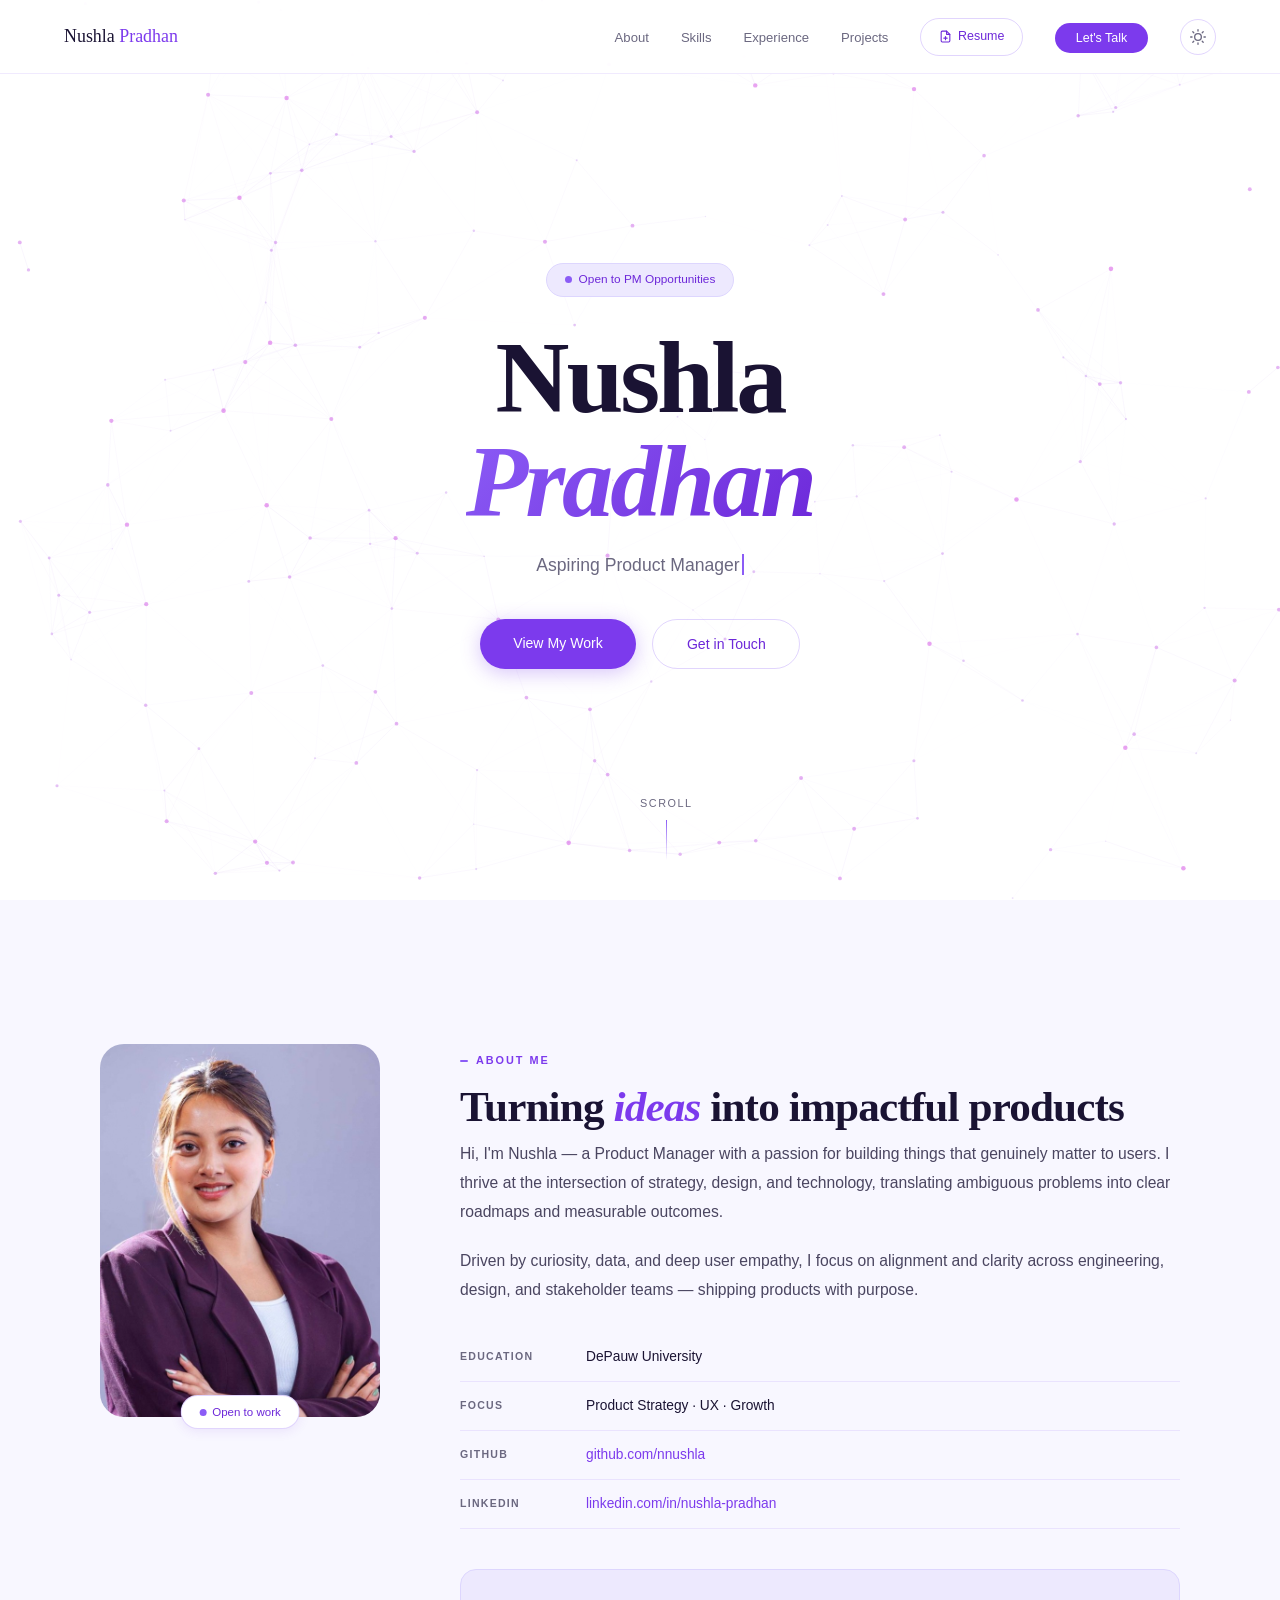
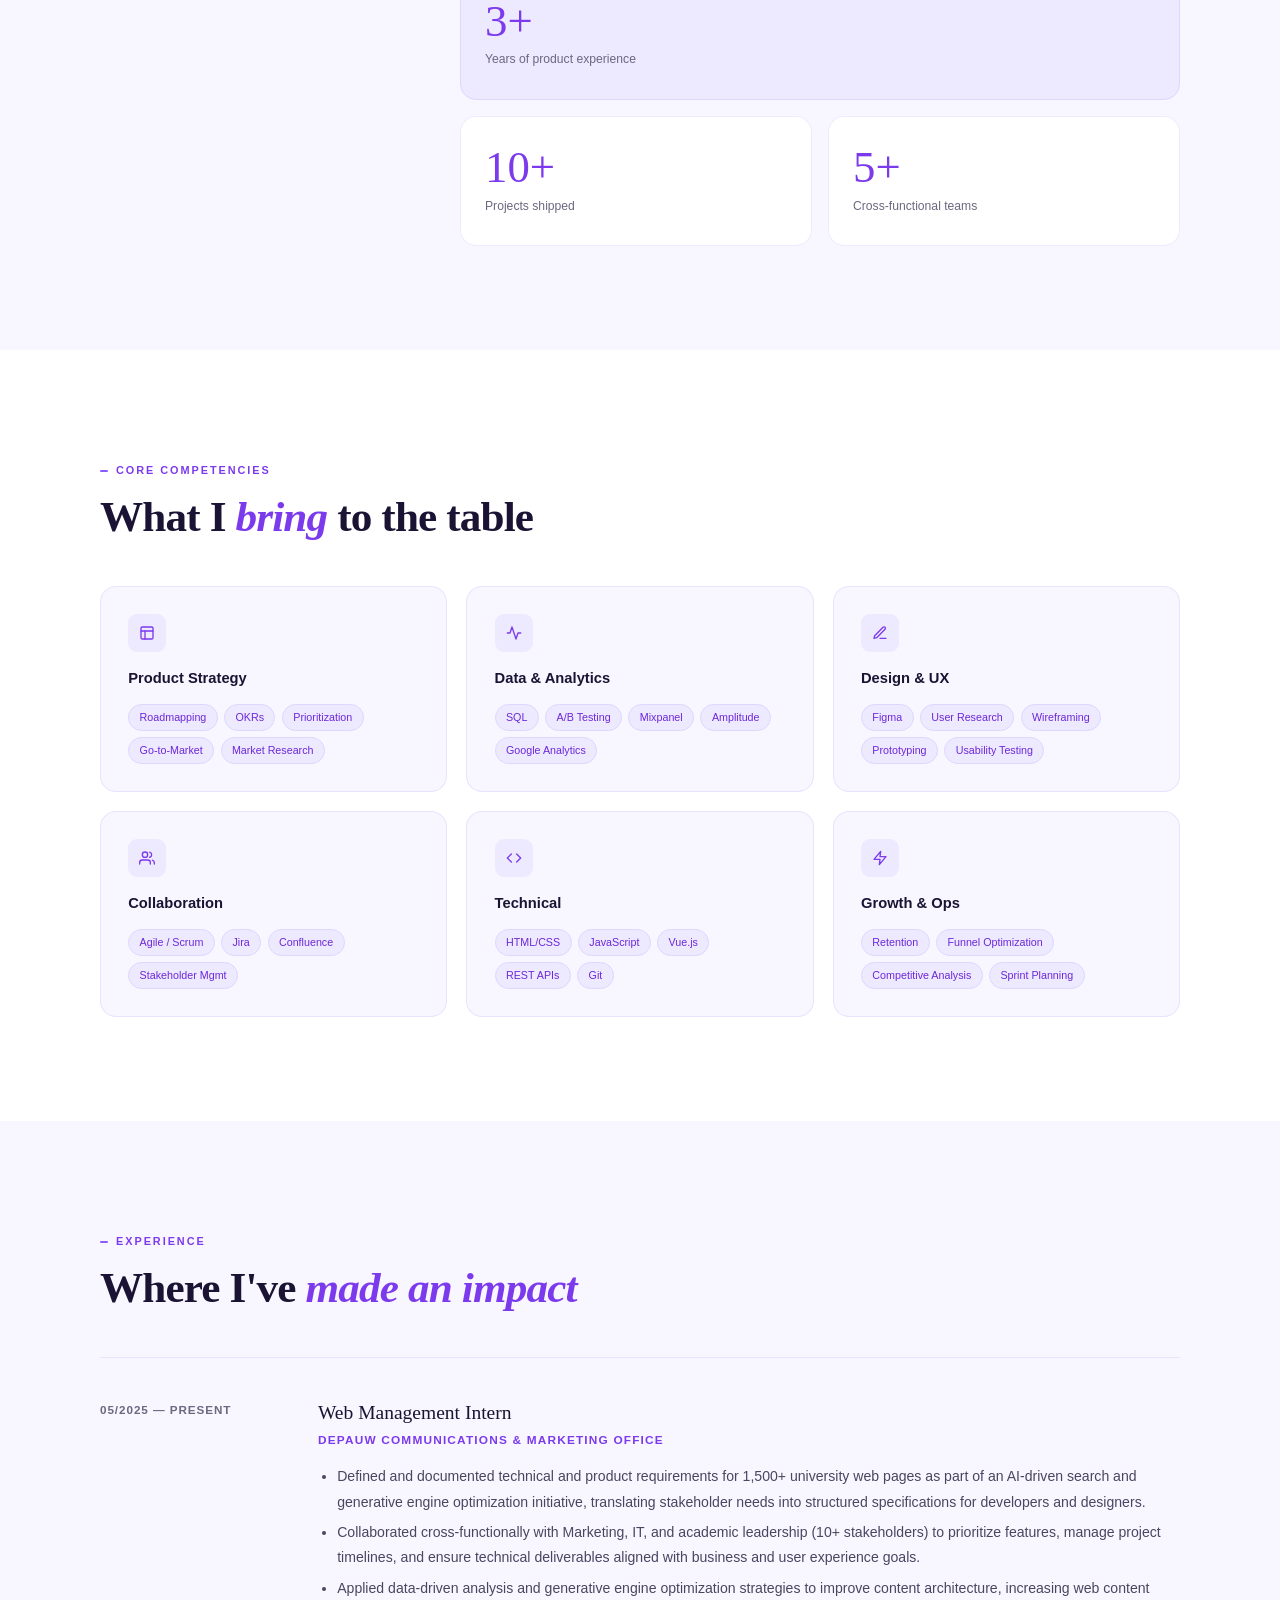
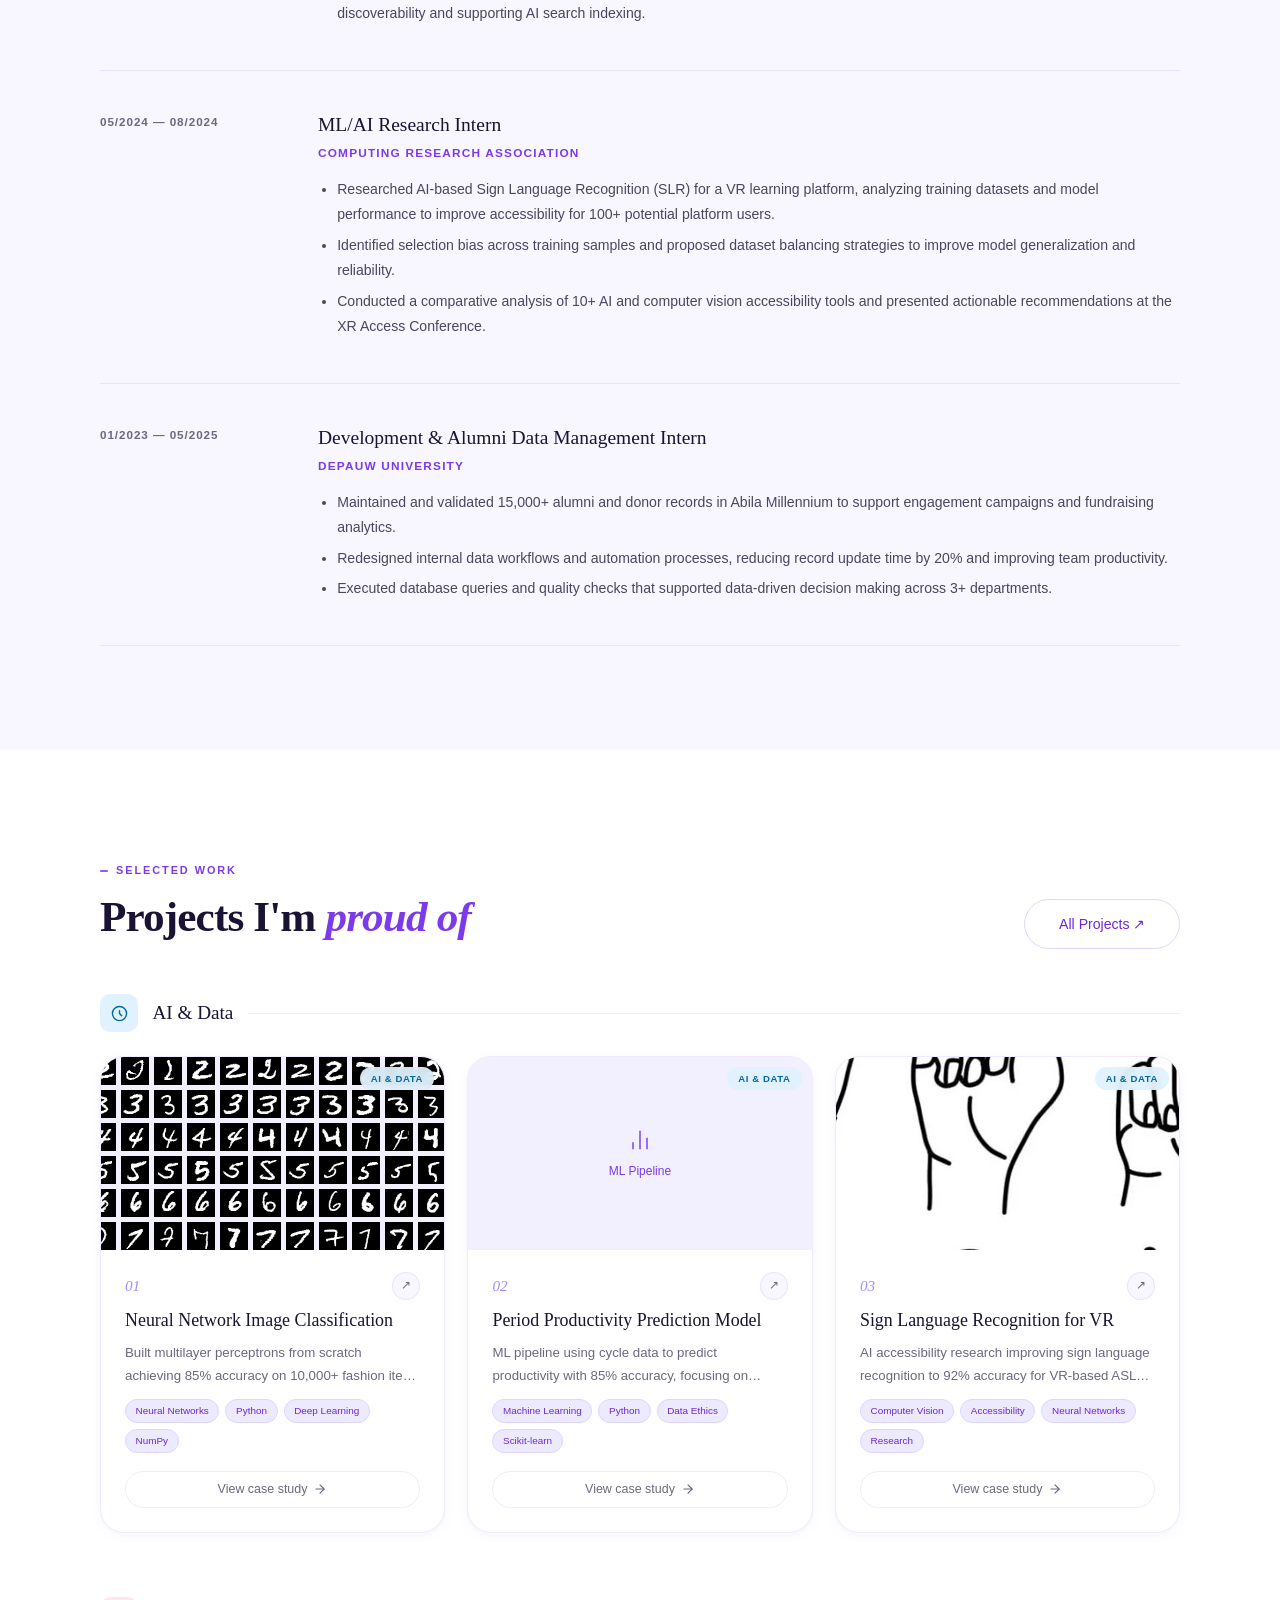
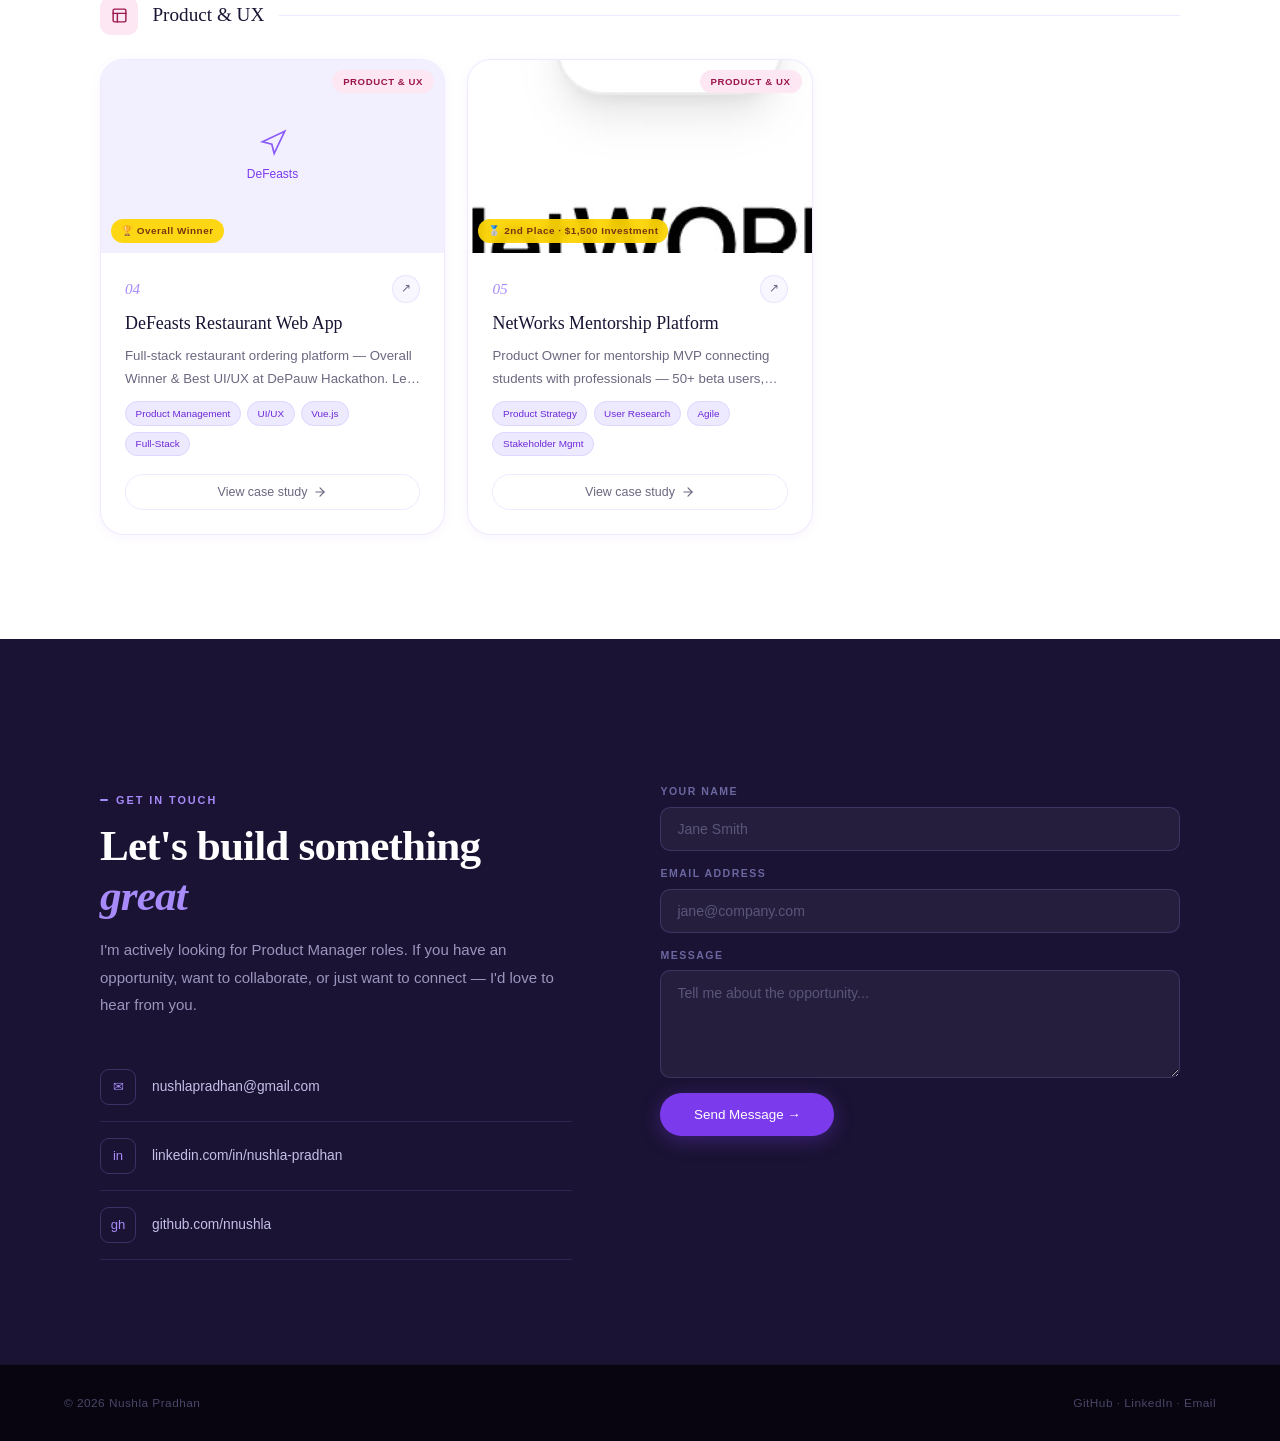
==== commit 8ee1af50: "Update index.html" ====
--- a/index.html
+++ b/index.html
@@ -19,7 +19,7 @@
       <li><a href="#experience">Experience</a></li>
       <li><a href="#projects">Projects</a></li>
       <li>
-        <a href="/assets/resume.pdf" target="_blank" rel="noopener" class="nav-resume" id="resume-btn">
+        <a href="resume.pdf" target="_blank" rel="noopener" class="nav-resume" id="resume-btn">
           <svg viewBox="0 0 24 24" fill="none" stroke="currentColor" stroke-width="2" stroke-linecap="round" stroke-linejoin="round">
             <path d="M14 2H6a2 2 0 00-2 2v16a2 2 0 002 2h12a2 2 0 002-2V8z"/>
             <polyline points="14 2 14 8 20 8"/>
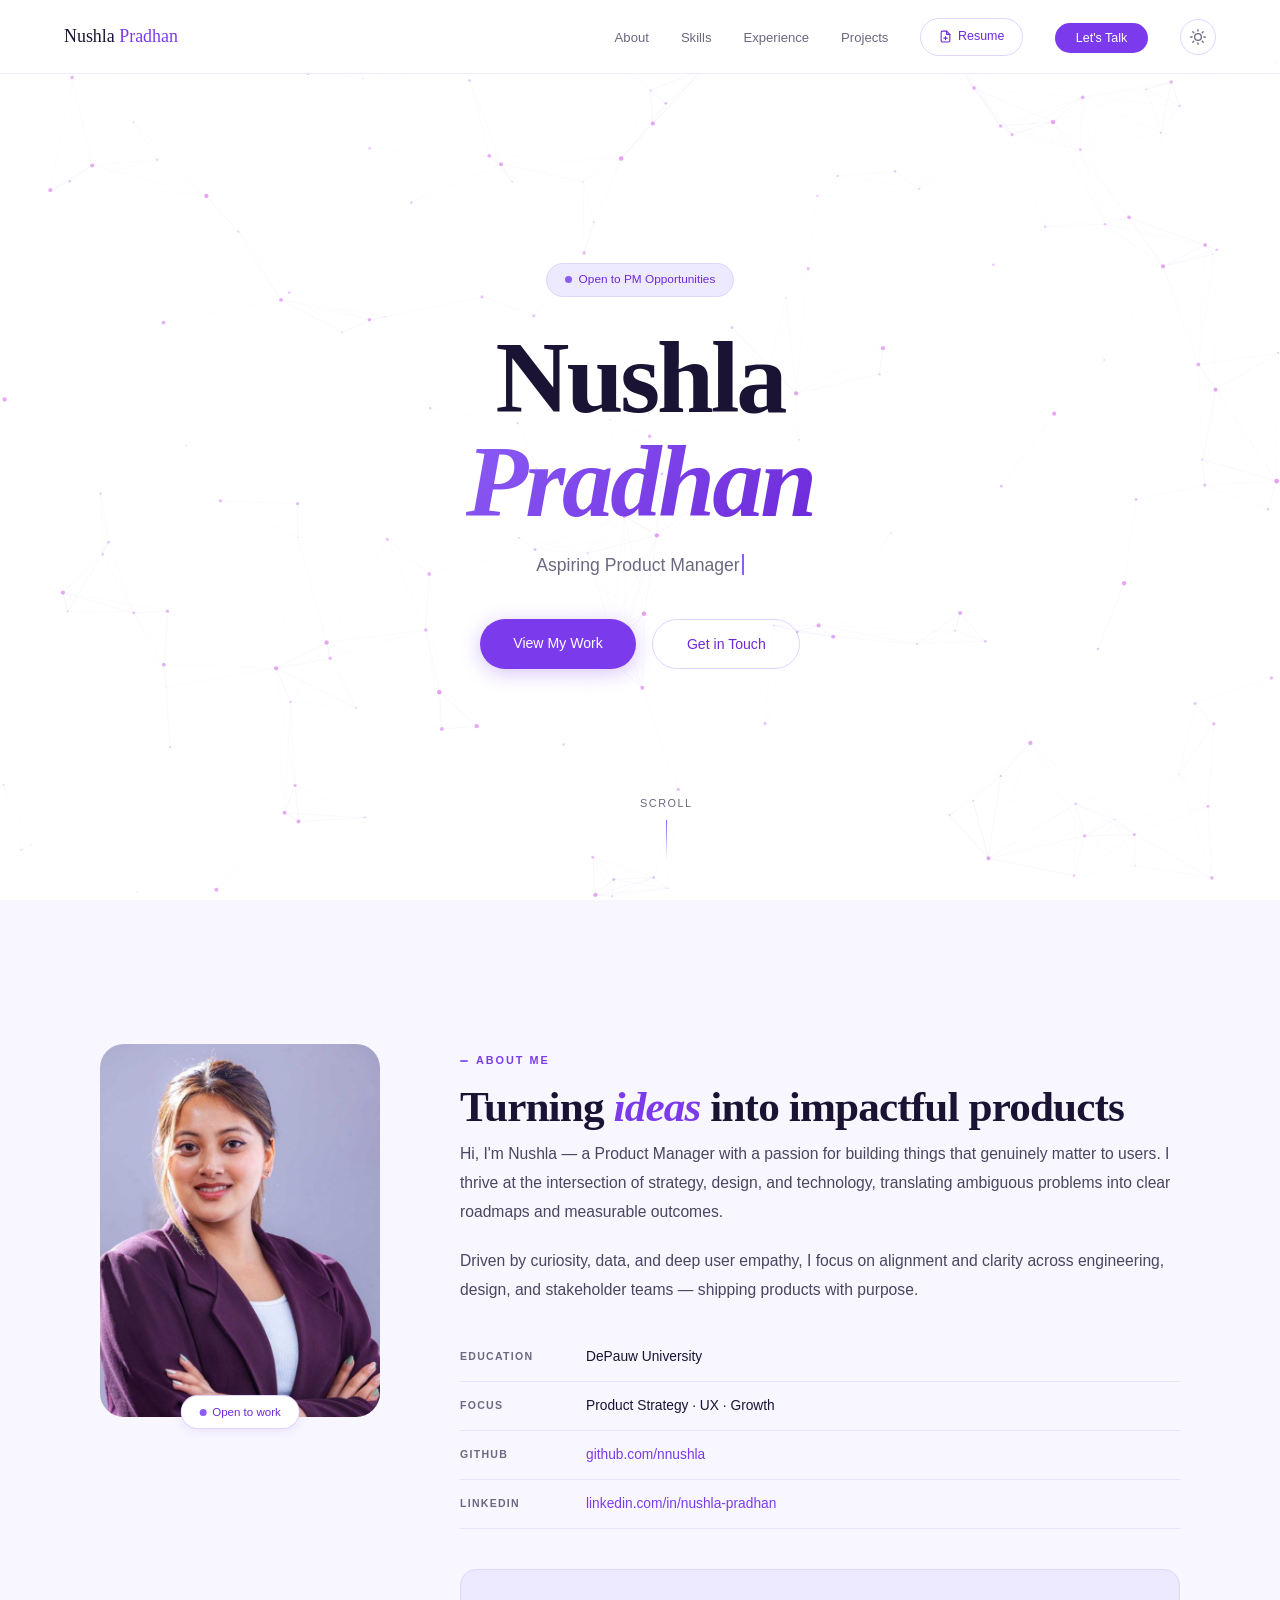
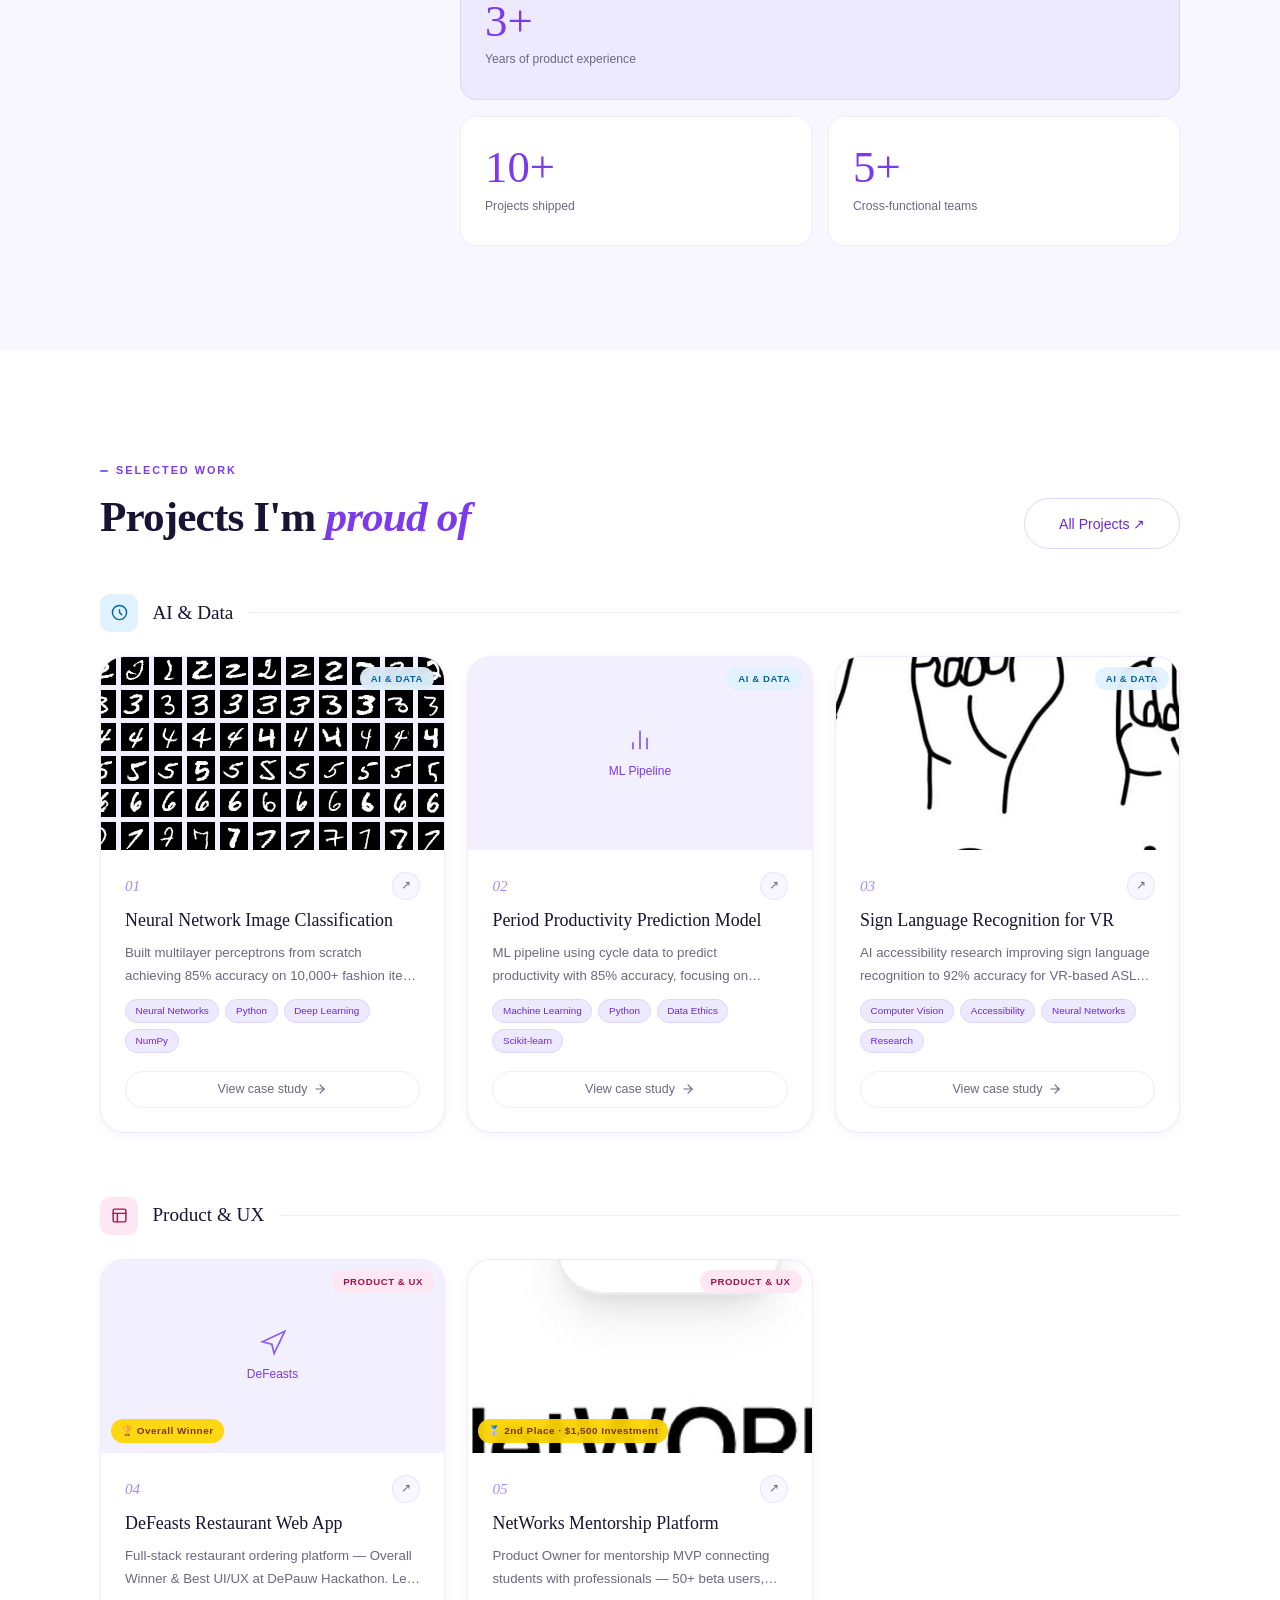
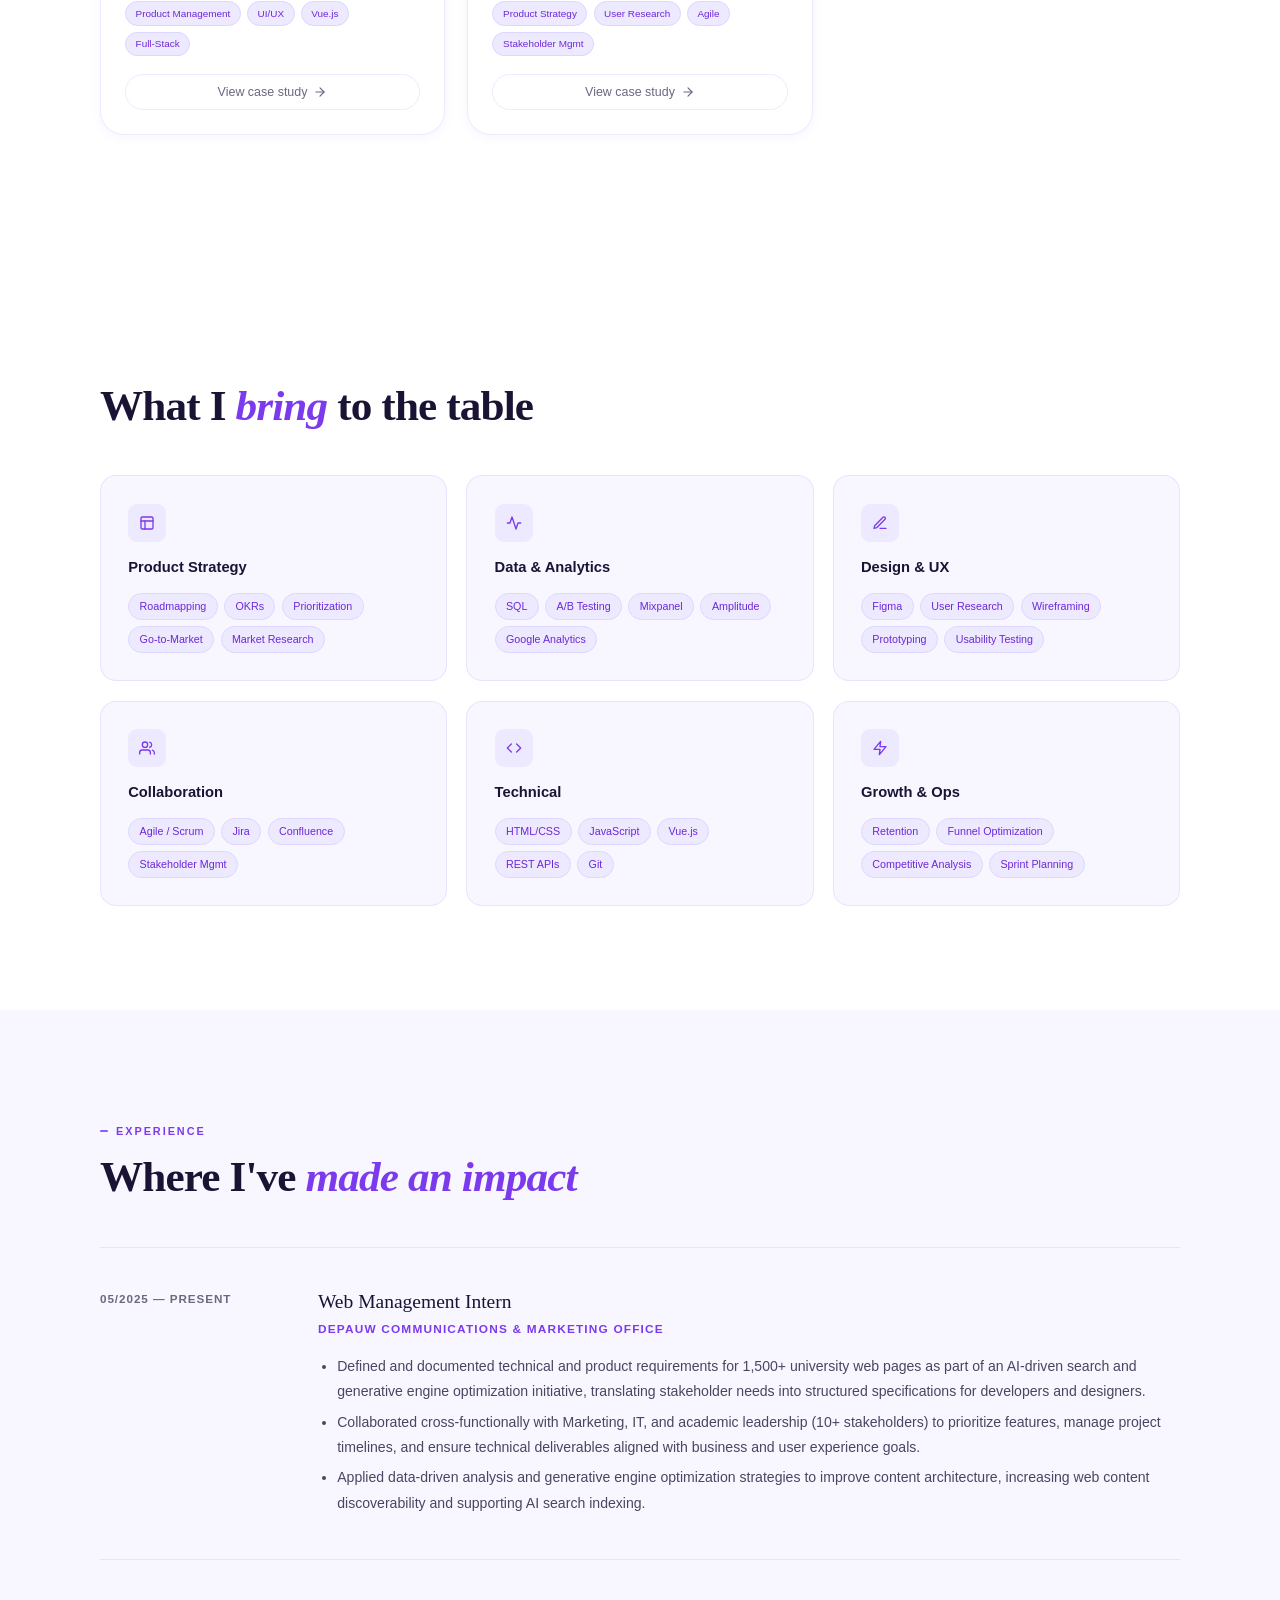
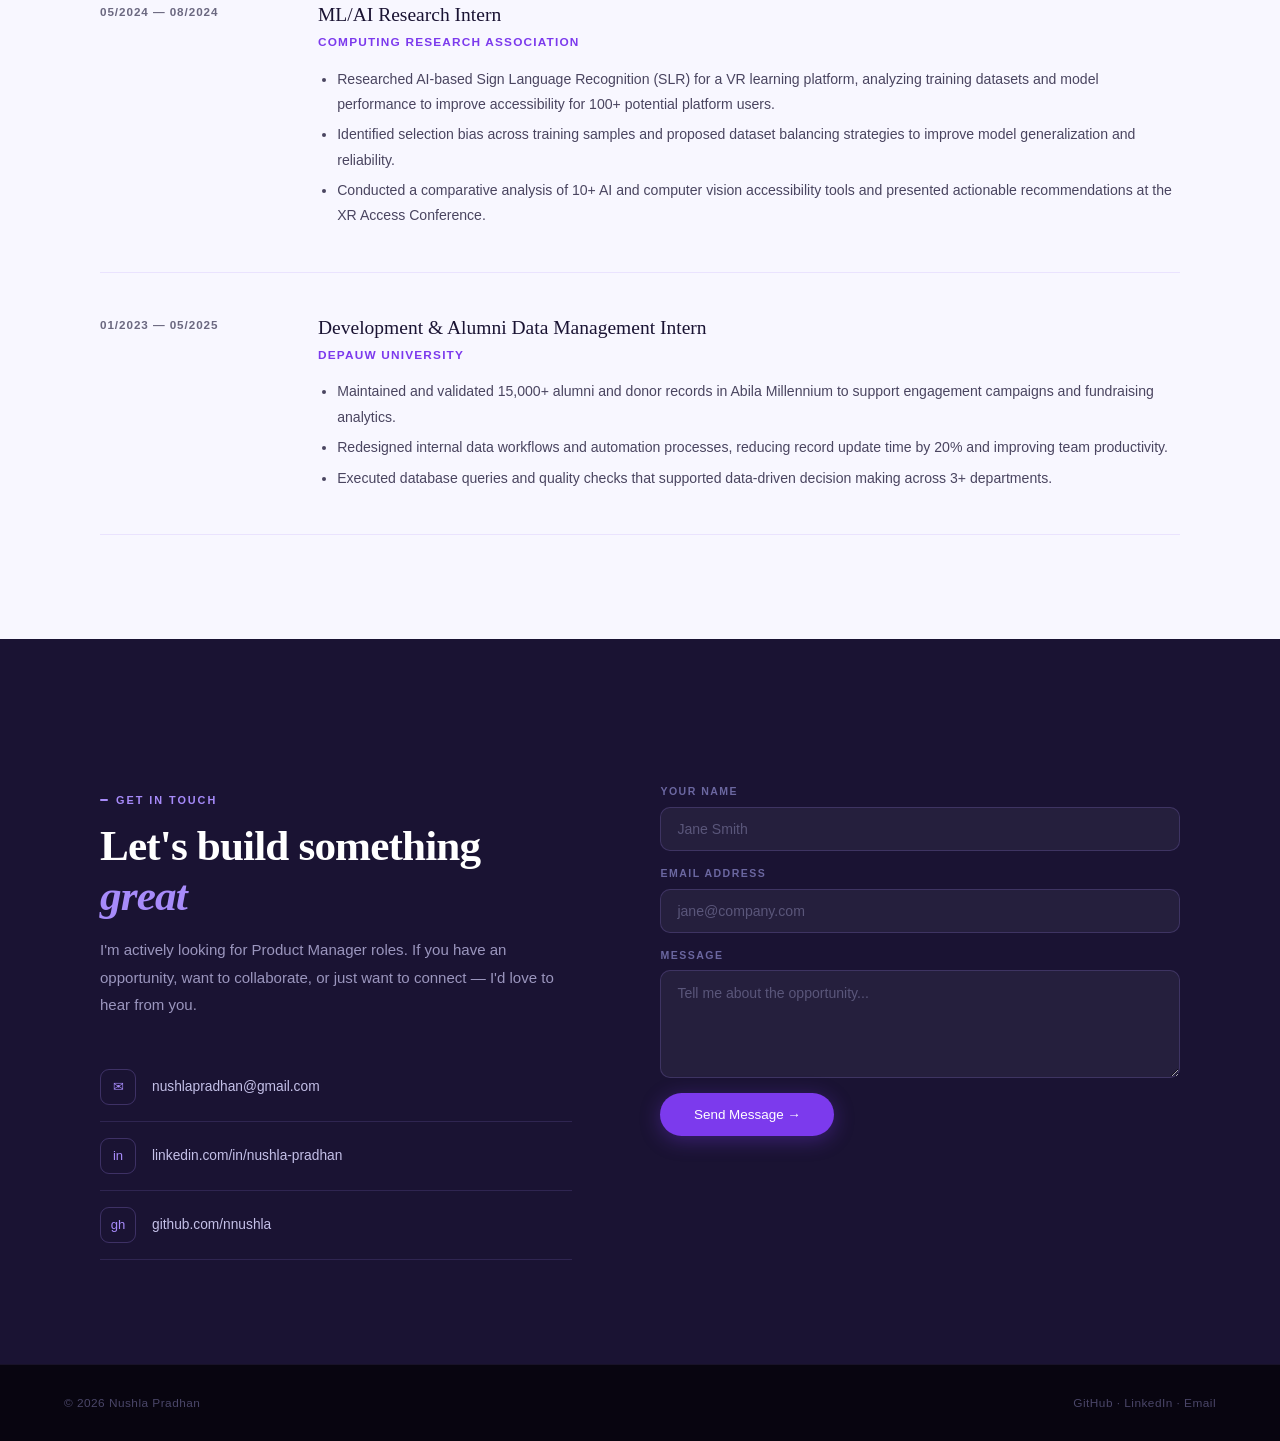
==== commit e6130c4f: "Update index.html" ====
--- a/index.html
+++ b/index.html
@@ -135,6 +135,127 @@
       </div>
     </div>
   </section>
+   <!-- PROJECTS -->
+  <section id="projects" class="projects-section">
+    <div class="inner">
+      <div class="proj-header">
+        <div>
+          <span class="sec-label reveal">Selected Work</span>
+          <h2 class="sec-title reveal">Projects I&#39;m <em>proud of</em></h2>
+        </div>
+        <a href="https://github.com/nnushla" target="_blank" rel="noopener" class="btn-outline reveal">All Projects &#8599;</a>
+      </div>
+
+      <!-- AI & DATA -->
+      <div class="proj-category reveal">
+        <div class="proj-cat-header">
+          <div class="proj-cat-icon cat-icon-ai">
+            <svg viewBox="0 0 24 24" fill="none" stroke="currentColor" stroke-width="2" stroke-linecap="round" stroke-linejoin="round"><circle cx="12" cy="12" r="10"/><path d="M12 8v4l3 3"/></svg>
+          </div>
+          <h3 class="proj-cat-title">AI &amp; Data</h3>
+          <div class="proj-cat-line"></div>
+        </div>
+        <div class="projects-grid">
+
+          <div class="project-card reveal" data-id="neural-network-fashion-mnist">
+            <div class="pcard-img" data-gradient="135deg,#EDE9FE,#C7D2FE">
+              <img src="/assets/mnist.png" alt="MNIST dataset" class="mnist-img">
+              <div class="pcard-placeholder"><svg viewBox="0 0 24 24" fill="none" stroke="currentColor" stroke-width="1.5"><circle cx="12" cy="12" r="10"/><path d="M12 8v4l3 3"/></svg><span>Neural Network</span></div>
+              <span class="pcat-badge cat-ai">AI &amp; Data</span>
+            </div>
+            <div class="pcard-body">
+              <div class="pcard-top"><span class="pnum">01</span><div class="parrow">&#8599;</div></div>
+              <div class="ptitle">Neural Network Image Classification</div>
+              <div class="pdesc">Built multilayer perceptrons from scratch achieving 85% accuracy on 10,000+ fashion item images using Fashion-MNIST.</div>
+              <div class="ptags"><span class="ptag">Neural Networks</span><span class="ptag">Python</span><span class="ptag">Deep Learning</span><span class="ptag">NumPy</span></div>
+              <button class="pcard-btn" data-id="neural-network-fashion-mnist">View case study <svg viewBox="0 0 24 24"><line x1="5" y1="12" x2="19" y2="12"/><polyline points="12 5 19 12 12 19"/></svg></button>
+            </div>
+          </div>
+
+          <div class="project-card reveal" style="transition-delay:.08s" data-id="period-productivity">
+            <div class="pcard-img" data-gradient="135deg,#E0F2FE,#BAE6FD">
+              <img class="pcard-screenshot" src="https://images.unsplash.com/photo-1526379095098-d400fd0bf935?w=600&q=80" alt="ML Pipeline" loading="lazy">
+              <div class="pcard-placeholder"><svg viewBox="0 0 24 24" fill="none" stroke="currentColor" stroke-width="1.5"><line x1="18" y1="20" x2="18" y2="10"/><line x1="12" y1="20" x2="12" y2="4"/><line x1="6" y1="20" x2="6" y2="14"/></svg><span>ML Pipeline</span></div>
+              <span class="pcat-badge cat-ai">AI &amp; Data</span>
+            </div>
+            <div class="pcard-body">
+              <div class="pcard-top"><span class="pnum">02</span><div class="parrow">&#8599;</div></div>
+              <div class="ptitle">Period Productivity Prediction Model</div>
+              <div class="pdesc">ML pipeline using cycle data to predict productivity with 85% accuracy, focusing on model performance and ethical data use.</div>
+              <div class="ptags"><span class="ptag">Machine Learning</span><span class="ptag">Python</span><span class="ptag">Data Ethics</span><span class="ptag">Scikit-learn</span></div>
+              <button class="pcard-btn" data-id="period-productivity">View case study <svg viewBox="0 0 24 24"><line x1="5" y1="12" x2="19" y2="12"/><polyline points="12 5 19 12 12 19"/></svg></button>
+            </div>
+          </div>
+
+          <div class="project-card reveal" style="transition-delay:.16s" data-id="sign-language-vr">
+            <div class="pcard-img" data-gradient="135deg,#D1FAE5,#A7F3D0">
+               <img src="/assets/aslchamp.png" alt="ASL Champ" class="asl-img">
+              <div class="pcard-placeholder"><svg viewBox="0 0 24 24" fill="none" stroke="currentColor" stroke-width="1.5"><path d="M18 8h1a4 4 0 010 8h-1"/><path d="M2 8h16v9a4 4 0 01-4 4H6a4 4 0 01-4-4V8z"/><line x1="6" y1="1" x2="6" y2="4"/><line x1="10" y1="1" x2="10" y2="4"/><line x1="14" y1="1" x2="14" y2="4"/></svg><span>Sign Language VR</span></div>
+              <span class="pcat-badge cat-ai">AI &amp; Data</span>
+            </div>
+            <div class="pcard-body">
+              <div class="pcard-top"><span class="pnum">03</span><div class="parrow">&#8599;</div></div>
+              <div class="ptitle">Sign Language Recognition for VR</div>
+              <div class="pdesc">AI accessibility research improving sign language recognition to 92% accuracy for VR-based ASL learning at Computing Research Association.</div>
+              <div class="ptags"><span class="ptag">Computer Vision</span><span class="ptag">Accessibility</span><span class="ptag">Neural Networks</span><span class="ptag">Research</span></div>
+              <button class="pcard-btn" data-id="sign-language-vr">View case study <svg viewBox="0 0 24 24"><line x1="5" y1="12" x2="19" y2="12"/><polyline points="12 5 19 12 12 19"/></svg></button>
+            </div>
+          </div>
+
+        </div>
+      </div>
+
+      <!-- PRODUCT & UX -->
+      <div class="proj-category reveal">
+        <div class="proj-cat-header">
+          <div class="proj-cat-icon cat-icon-product">
+            <svg viewBox="0 0 24 24" fill="none" stroke="currentColor" stroke-width="2" stroke-linecap="round" stroke-linejoin="round"><rect x="3" y="3" width="18" height="18" rx="2"/><line x1="3" y1="9" x2="21" y2="9"/><line x1="9" y1="21" x2="9" y2="9"/></svg>
+          </div>
+          <h3 class="proj-cat-title">Product &amp; UX</h3>
+          <div class="proj-cat-line"></div>
+        </div>
+        <div class="projects-grid">
+
+          <div class="project-card reveal" data-id="defeasts" data-href="https://defeasts.netlify.app/">
+            <div class="pcard-img" data-gradient="135deg,#FCE7F3,#FDE8D8">
+              <img class="pcard-screenshot" src="https://images.unsplash.com/photo-1760888549280-4aef010720bd?w=600&q=80" alt="DeFeasts App" loading="lazy">
+              <div class="pcard-placeholder"><svg viewBox="0 0 24 24" fill="none" stroke="currentColor" stroke-width="1.5"><path d="M3 11l19-9-9 19-2-8-8-2z"/></svg><span>DeFeasts</span></div>
+              <span class="pcat-badge cat-product">Product &amp; UX</span>
+              <span class="pcard-award">&#127942; Overall Winner</span>
+            </div>
+            <div class="pcard-body">
+              <div class="pcard-top"><span class="pnum">04</span><div class="parrow">&#8599;</div></div>
+              <div class="ptitle">DeFeasts Restaurant Web App</div>
+              <div class="pdesc">Full-stack restaurant ordering platform — Overall Winner &amp; Best UI/UX at DePauw Hackathon. Led PM strategy for a team of 4.</div>
+              <div class="ptags"><span class="ptag">Product Management</span><span class="ptag">UI/UX</span><span class="ptag">Vue.js</span><span class="ptag">Full-Stack</span></div>
+              <button class="pcard-btn" data-id="defeasts">View case study <svg viewBox="0 0 24 24"><line x1="5" y1="12" x2="19" y2="12"/><polyline points="12 5 19 12 12 19"/></svg></button>
+            </div>
+          </div>
+
+          <div class="project-card reveal" style="transition-delay:.08s" data-id="networks" data-href="https://minus-forest-19866863.figma.site/">
+            <div class="pcard-img" data-gradient="135deg,#FEF3C7,#FCE7F3">
+          <img class="pcard-screenshot" src="assets/networks.jpg" alt="NetWorks Platform" loading="lazy">
+              
+          <div class="pcard-placeholder">
+             <img src="/assets/networks.jpg" alt="networks" class="networks-img">
+           <svg viewBox="0 0 24 24" fill="none" stroke="currentColor" stroke-width="1.5"><path d="M17 21v-2a4 4 0 00-4-4H5a4 4 0 00-4 4v2"/><circle cx="9" cy="7" r="4"/><path d="M23 21v-2a4 4 0 00-3-3.87"/><path d="M16 3.13a4 4 0 010 7.75"/></svg><span>NetWorks</span></div> -->
+              <span class="pcat-badge cat-product">Product &amp; UX</span>
+              <span class="pcard-award">🥈 2nd Place · $1,500 Investment</span>
+            </div>
+            <div class="pcard-body">
+              <div class="pcard-top"><span class="pnum">05</span><div class="parrow">&#8599;</div></div>
+              <div class="ptitle">NetWorks Mentorship Platform</div>
+              <div class="pdesc">Product Owner for mentorship MVP connecting students with professionals — 50+ beta users, 75% engagement, secured university funding.</div>
+              <div class="ptags"><span class="ptag">Product Strategy</span><span class="ptag">User Research</span><span class="ptag">Agile</span><span class="ptag">Stakeholder Mgmt</span></div>
+              <button class="pcard-btn" data-id="networks">View case study <svg viewBox="0 0 24 24"><line x1="5" y1="12" x2="19" y2="12"/><polyline points="12 5 19 12 12 19"/></svg></button>
+            </div>
+          </div>
+
+        </div>
+      </div>
+
+    </div>
+  </section>
 
   <!-- SKILLS -->
   <section id="skills" class="skills-section">
@@ -283,128 +404,6 @@
         </div>
 
       </div>
-    </div>
-  </section>
-
-  <!-- PROJECTS -->
-  <section id="projects" class="projects-section">
-    <div class="inner">
-      <div class="proj-header">
-        <div>
-          <span class="sec-label reveal">Selected Work</span>
-          <h2 class="sec-title reveal">Projects I&#39;m <em>proud of</em></h2>
-        </div>
-        <a href="https://github.com/nnushla" target="_blank" rel="noopener" class="btn-outline reveal">All Projects &#8599;</a>
-      </div>
-
-      <!-- AI & DATA -->
-      <div class="proj-category reveal">
-        <div class="proj-cat-header">
-          <div class="proj-cat-icon cat-icon-ai">
-            <svg viewBox="0 0 24 24" fill="none" stroke="currentColor" stroke-width="2" stroke-linecap="round" stroke-linejoin="round"><circle cx="12" cy="12" r="10"/><path d="M12 8v4l3 3"/></svg>
-          </div>
-          <h3 class="proj-cat-title">AI &amp; Data</h3>
-          <div class="proj-cat-line"></div>
-        </div>
-        <div class="projects-grid">
-
-          <div class="project-card reveal" data-id="neural-network-fashion-mnist">
-            <div class="pcard-img" data-gradient="135deg,#EDE9FE,#C7D2FE">
-              <img src="/assets/mnist.png" alt="MNIST dataset" class="mnist-img">
-              <div class="pcard-placeholder"><svg viewBox="0 0 24 24" fill="none" stroke="currentColor" stroke-width="1.5"><circle cx="12" cy="12" r="10"/><path d="M12 8v4l3 3"/></svg><span>Neural Network</span></div>
-              <span class="pcat-badge cat-ai">AI &amp; Data</span>
-            </div>
-            <div class="pcard-body">
-              <div class="pcard-top"><span class="pnum">01</span><div class="parrow">&#8599;</div></div>
-              <div class="ptitle">Neural Network Image Classification</div>
-              <div class="pdesc">Built multilayer perceptrons from scratch achieving 85% accuracy on 10,000+ fashion item images using Fashion-MNIST.</div>
-              <div class="ptags"><span class="ptag">Neural Networks</span><span class="ptag">Python</span><span class="ptag">Deep Learning</span><span class="ptag">NumPy</span></div>
-              <button class="pcard-btn" data-id="neural-network-fashion-mnist">View case study <svg viewBox="0 0 24 24"><line x1="5" y1="12" x2="19" y2="12"/><polyline points="12 5 19 12 12 19"/></svg></button>
-            </div>
-          </div>
-
-          <div class="project-card reveal" style="transition-delay:.08s" data-id="period-productivity">
-            <div class="pcard-img" data-gradient="135deg,#E0F2FE,#BAE6FD">
-              <img class="pcard-screenshot" src="https://images.unsplash.com/photo-1526379095098-d400fd0bf935?w=600&q=80" alt="ML Pipeline" loading="lazy">
-              <div class="pcard-placeholder"><svg viewBox="0 0 24 24" fill="none" stroke="currentColor" stroke-width="1.5"><line x1="18" y1="20" x2="18" y2="10"/><line x1="12" y1="20" x2="12" y2="4"/><line x1="6" y1="20" x2="6" y2="14"/></svg><span>ML Pipeline</span></div>
-              <span class="pcat-badge cat-ai">AI &amp; Data</span>
-            </div>
-            <div class="pcard-body">
-              <div class="pcard-top"><span class="pnum">02</span><div class="parrow">&#8599;</div></div>
-              <div class="ptitle">Period Productivity Prediction Model</div>
-              <div class="pdesc">ML pipeline using cycle data to predict productivity with 85% accuracy, focusing on model performance and ethical data use.</div>
-              <div class="ptags"><span class="ptag">Machine Learning</span><span class="ptag">Python</span><span class="ptag">Data Ethics</span><span class="ptag">Scikit-learn</span></div>
-              <button class="pcard-btn" data-id="period-productivity">View case study <svg viewBox="0 0 24 24"><line x1="5" y1="12" x2="19" y2="12"/><polyline points="12 5 19 12 12 19"/></svg></button>
-            </div>
-          </div>
-
-          <div class="project-card reveal" style="transition-delay:.16s" data-id="sign-language-vr">
-            <div class="pcard-img" data-gradient="135deg,#D1FAE5,#A7F3D0">
-               <img src="/assets/aslchamp.png" alt="ASL Champ" class="asl-img">
-              <div class="pcard-placeholder"><svg viewBox="0 0 24 24" fill="none" stroke="currentColor" stroke-width="1.5"><path d="M18 8h1a4 4 0 010 8h-1"/><path d="M2 8h16v9a4 4 0 01-4 4H6a4 4 0 01-4-4V8z"/><line x1="6" y1="1" x2="6" y2="4"/><line x1="10" y1="1" x2="10" y2="4"/><line x1="14" y1="1" x2="14" y2="4"/></svg><span>Sign Language VR</span></div>
-              <span class="pcat-badge cat-ai">AI &amp; Data</span>
-            </div>
-            <div class="pcard-body">
-              <div class="pcard-top"><span class="pnum">03</span><div class="parrow">&#8599;</div></div>
-              <div class="ptitle">Sign Language Recognition for VR</div>
-              <div class="pdesc">AI accessibility research improving sign language recognition to 92% accuracy for VR-based ASL learning at Computing Research Association.</div>
-              <div class="ptags"><span class="ptag">Computer Vision</span><span class="ptag">Accessibility</span><span class="ptag">Neural Networks</span><span class="ptag">Research</span></div>
-              <button class="pcard-btn" data-id="sign-language-vr">View case study <svg viewBox="0 0 24 24"><line x1="5" y1="12" x2="19" y2="12"/><polyline points="12 5 19 12 12 19"/></svg></button>
-            </div>
-          </div>
-
-        </div>
-      </div>
-
-      <!-- PRODUCT & UX -->
-      <div class="proj-category reveal">
-        <div class="proj-cat-header">
-          <div class="proj-cat-icon cat-icon-product">
-            <svg viewBox="0 0 24 24" fill="none" stroke="currentColor" stroke-width="2" stroke-linecap="round" stroke-linejoin="round"><rect x="3" y="3" width="18" height="18" rx="2"/><line x1="3" y1="9" x2="21" y2="9"/><line x1="9" y1="21" x2="9" y2="9"/></svg>
-          </div>
-          <h3 class="proj-cat-title">Product &amp; UX</h3>
-          <div class="proj-cat-line"></div>
-        </div>
-        <div class="projects-grid">
-
-          <div class="project-card reveal" data-id="defeasts" data-href="https://defeasts.netlify.app/">
-            <div class="pcard-img" data-gradient="135deg,#FCE7F3,#FDE8D8">
-              <img class="pcard-screenshot" src="https://images.unsplash.com/photo-1760888549280-4aef010720bd?w=600&q=80" alt="DeFeasts App" loading="lazy">
-              <div class="pcard-placeholder"><svg viewBox="0 0 24 24" fill="none" stroke="currentColor" stroke-width="1.5"><path d="M3 11l19-9-9 19-2-8-8-2z"/></svg><span>DeFeasts</span></div>
-              <span class="pcat-badge cat-product">Product &amp; UX</span>
-              <span class="pcard-award">&#127942; Overall Winner</span>
-            </div>
-            <div class="pcard-body">
-              <div class="pcard-top"><span class="pnum">04</span><div class="parrow">&#8599;</div></div>
-              <div class="ptitle">DeFeasts Restaurant Web App</div>
-              <div class="pdesc">Full-stack restaurant ordering platform — Overall Winner &amp; Best UI/UX at DePauw Hackathon. Led PM strategy for a team of 4.</div>
-              <div class="ptags"><span class="ptag">Product Management</span><span class="ptag">UI/UX</span><span class="ptag">Vue.js</span><span class="ptag">Full-Stack</span></div>
-              <button class="pcard-btn" data-id="defeasts">View case study <svg viewBox="0 0 24 24"><line x1="5" y1="12" x2="19" y2="12"/><polyline points="12 5 19 12 12 19"/></svg></button>
-            </div>
-          </div>
-
-          <div class="project-card reveal" style="transition-delay:.08s" data-id="networks" data-href="https://minus-forest-19866863.figma.site/">
-            <div class="pcard-img" data-gradient="135deg,#FEF3C7,#FCE7F3">
-          <img class="pcard-screenshot" src="assets/networks.jpg" alt="NetWorks Platform" loading="lazy">
-              
-          <div class="pcard-placeholder">
-             <img src="/assets/networks.jpg" alt="networks" class="networks-img">
-           <svg viewBox="0 0 24 24" fill="none" stroke="currentColor" stroke-width="1.5"><path d="M17 21v-2a4 4 0 00-4-4H5a4 4 0 00-4 4v2"/><circle cx="9" cy="7" r="4"/><path d="M23 21v-2a4 4 0 00-3-3.87"/><path d="M16 3.13a4 4 0 010 7.75"/></svg><span>NetWorks</span></div> -->
-              <span class="pcat-badge cat-product">Product &amp; UX</span>
-              <span class="pcard-award">🥈 2nd Place · $1,500 Investment</span>
-            </div>
-            <div class="pcard-body">
-              <div class="pcard-top"><span class="pnum">05</span><div class="parrow">&#8599;</div></div>
-              <div class="ptitle">NetWorks Mentorship Platform</div>
-              <div class="pdesc">Product Owner for mentorship MVP connecting students with professionals — 50+ beta users, 75% engagement, secured university funding.</div>
-              <div class="ptags"><span class="ptag">Product Strategy</span><span class="ptag">User Research</span><span class="ptag">Agile</span><span class="ptag">Stakeholder Mgmt</span></div>
-              <button class="pcard-btn" data-id="networks">View case study <svg viewBox="0 0 24 24"><line x1="5" y1="12" x2="19" y2="12"/><polyline points="12 5 19 12 12 19"/></svg></button>
-            </div>
-          </div>
-
-        </div>
-      </div>
-
     </div>
   </section>
 
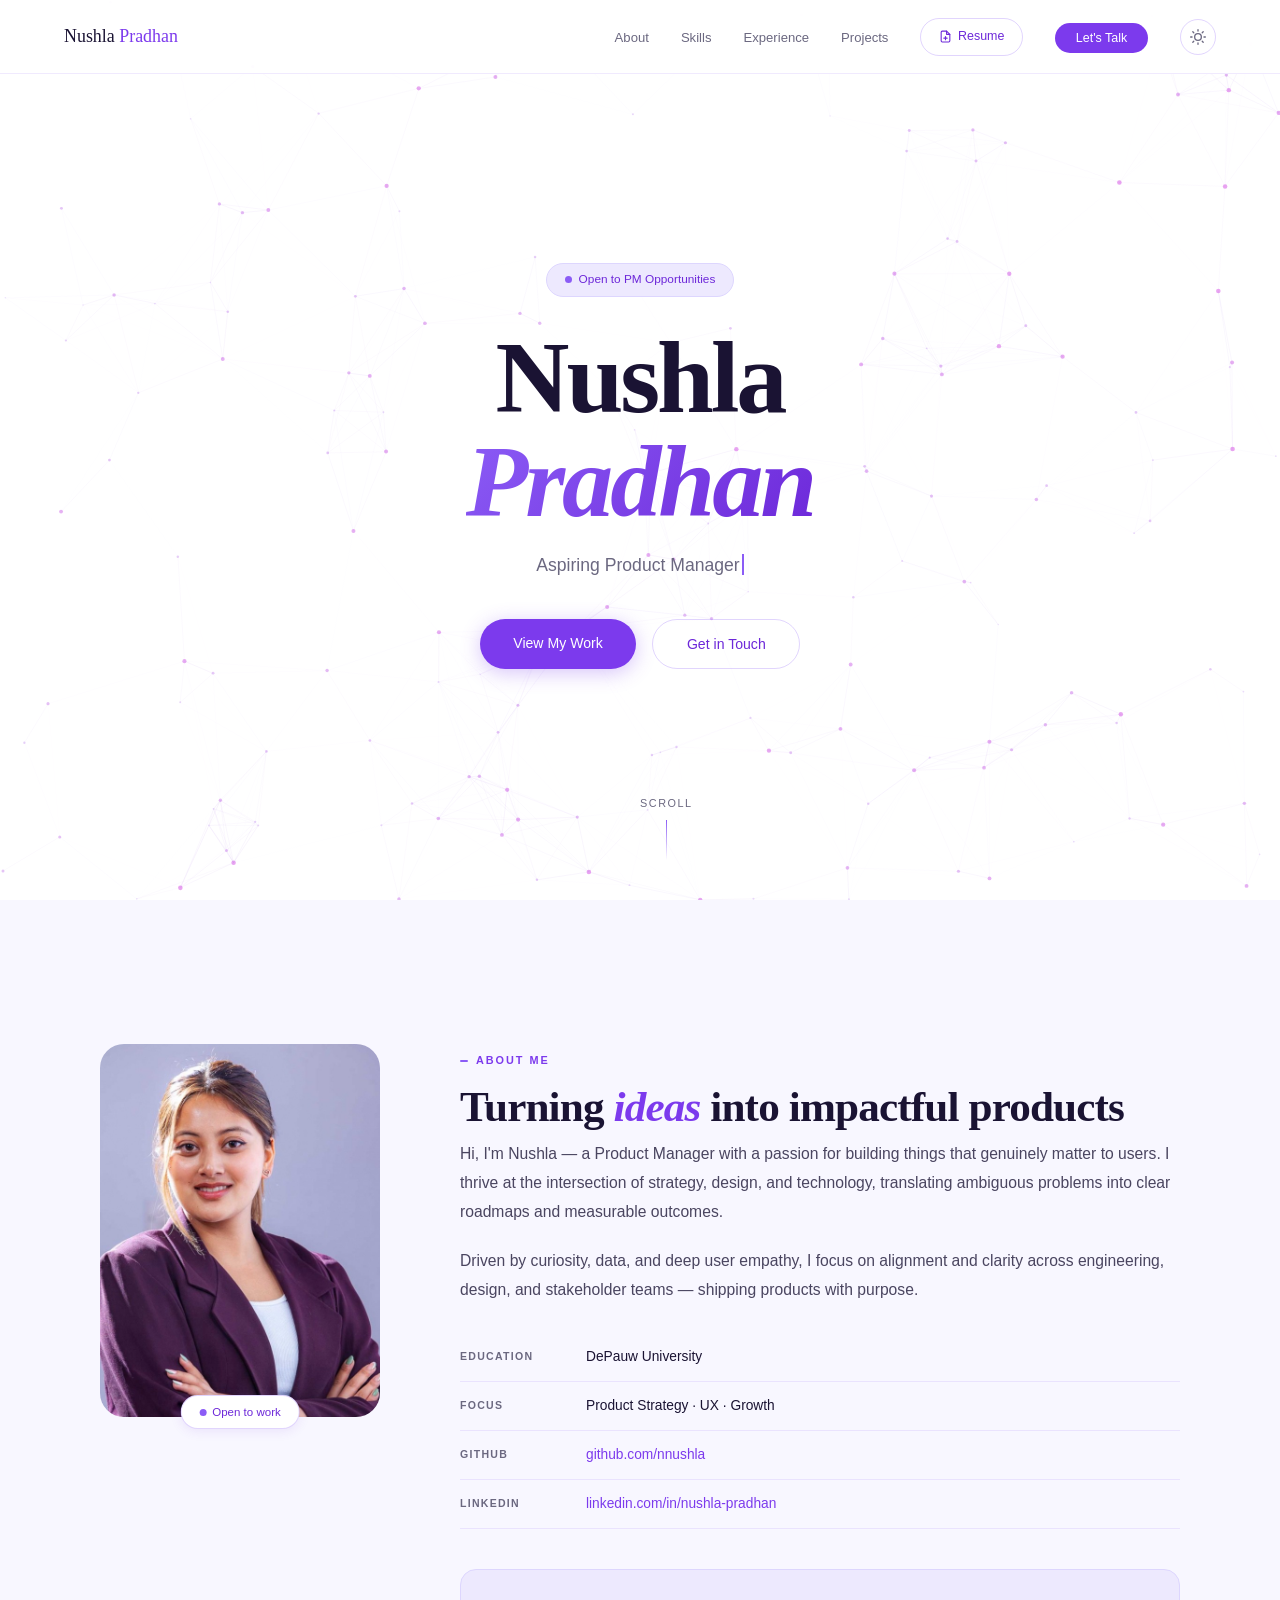
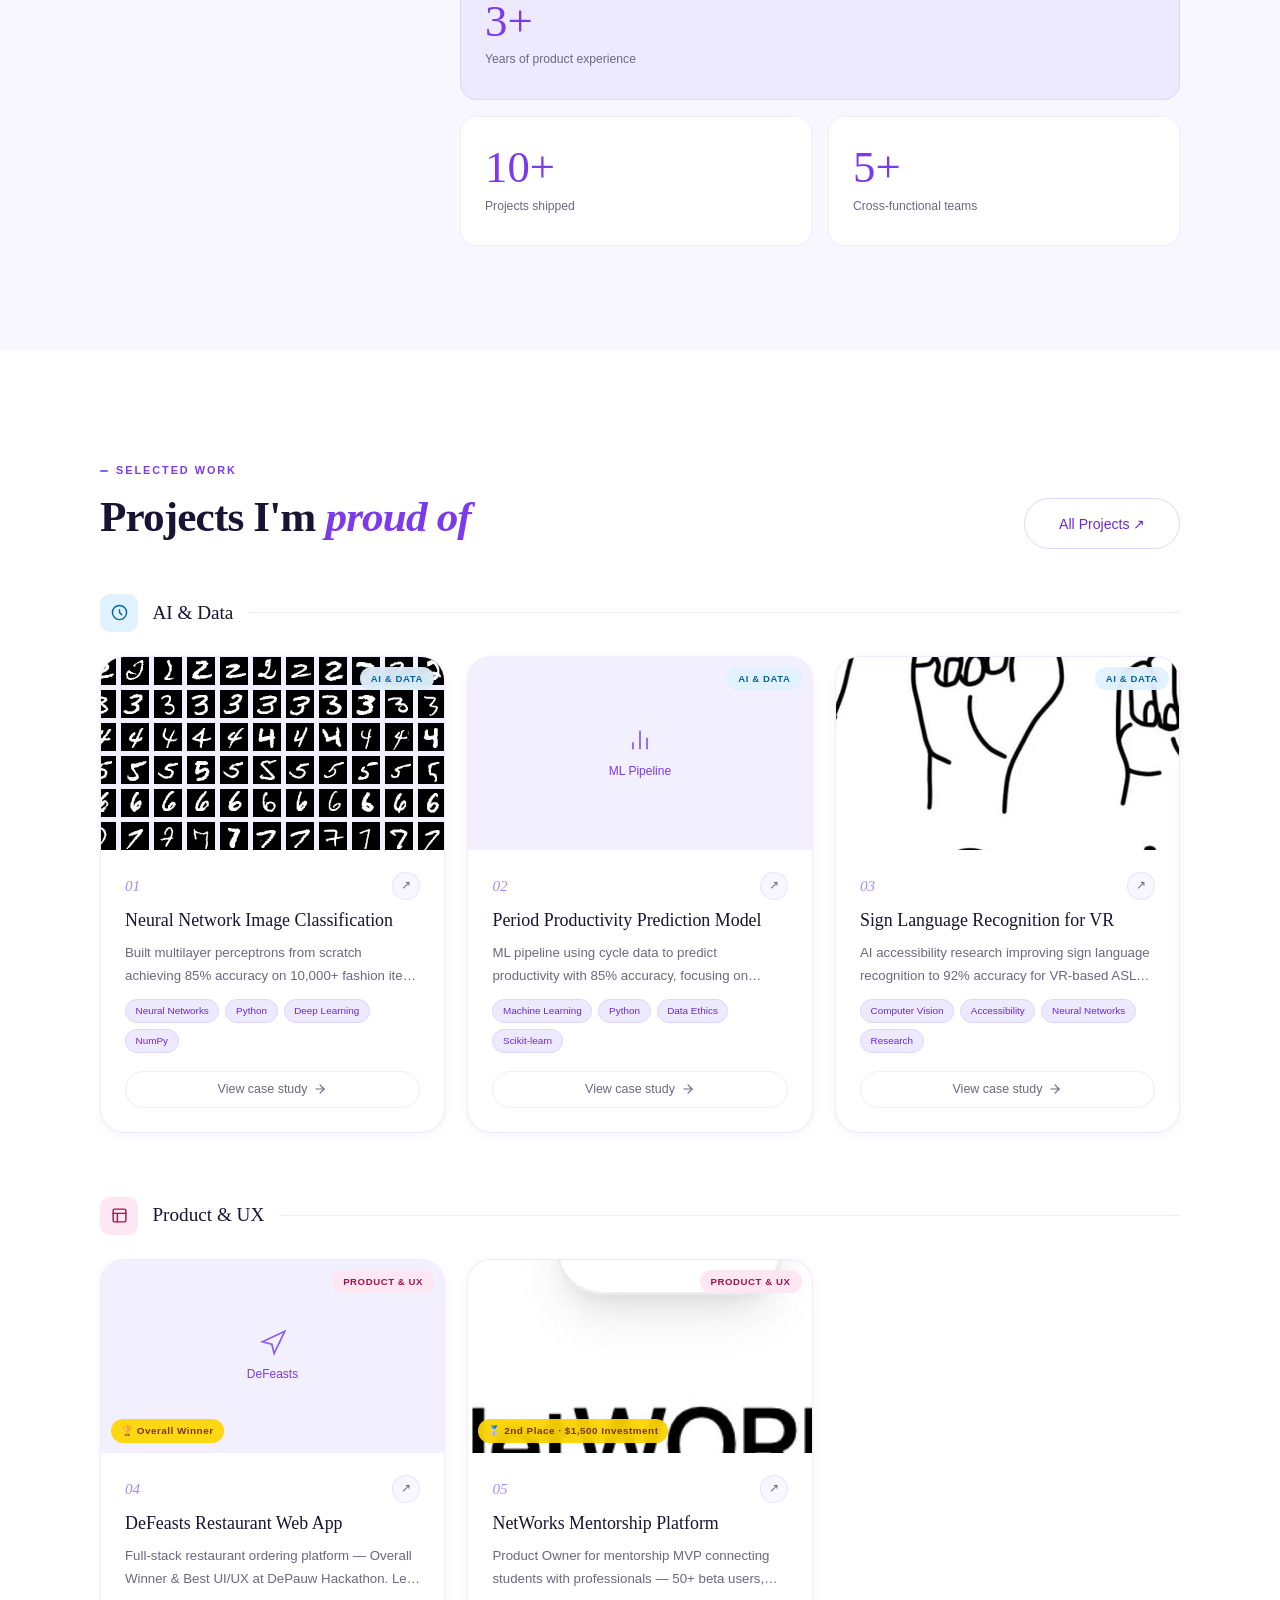
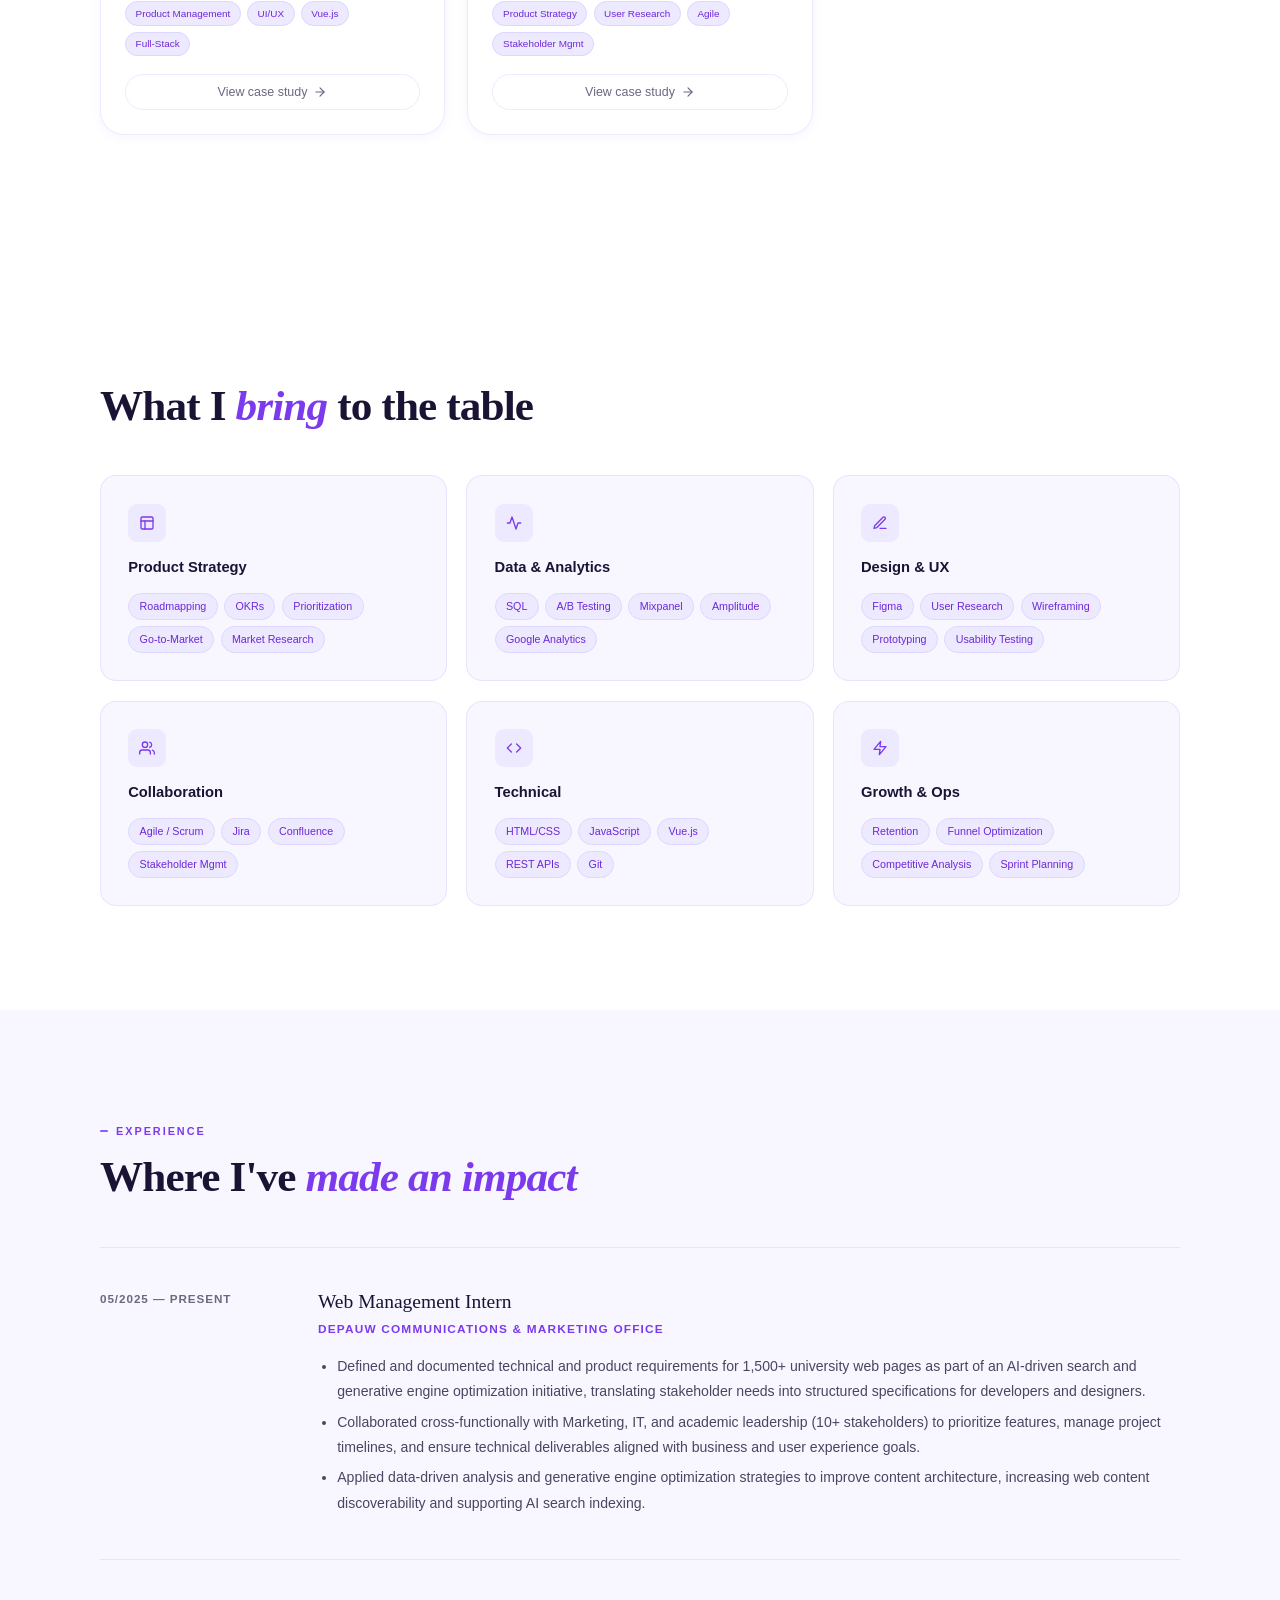
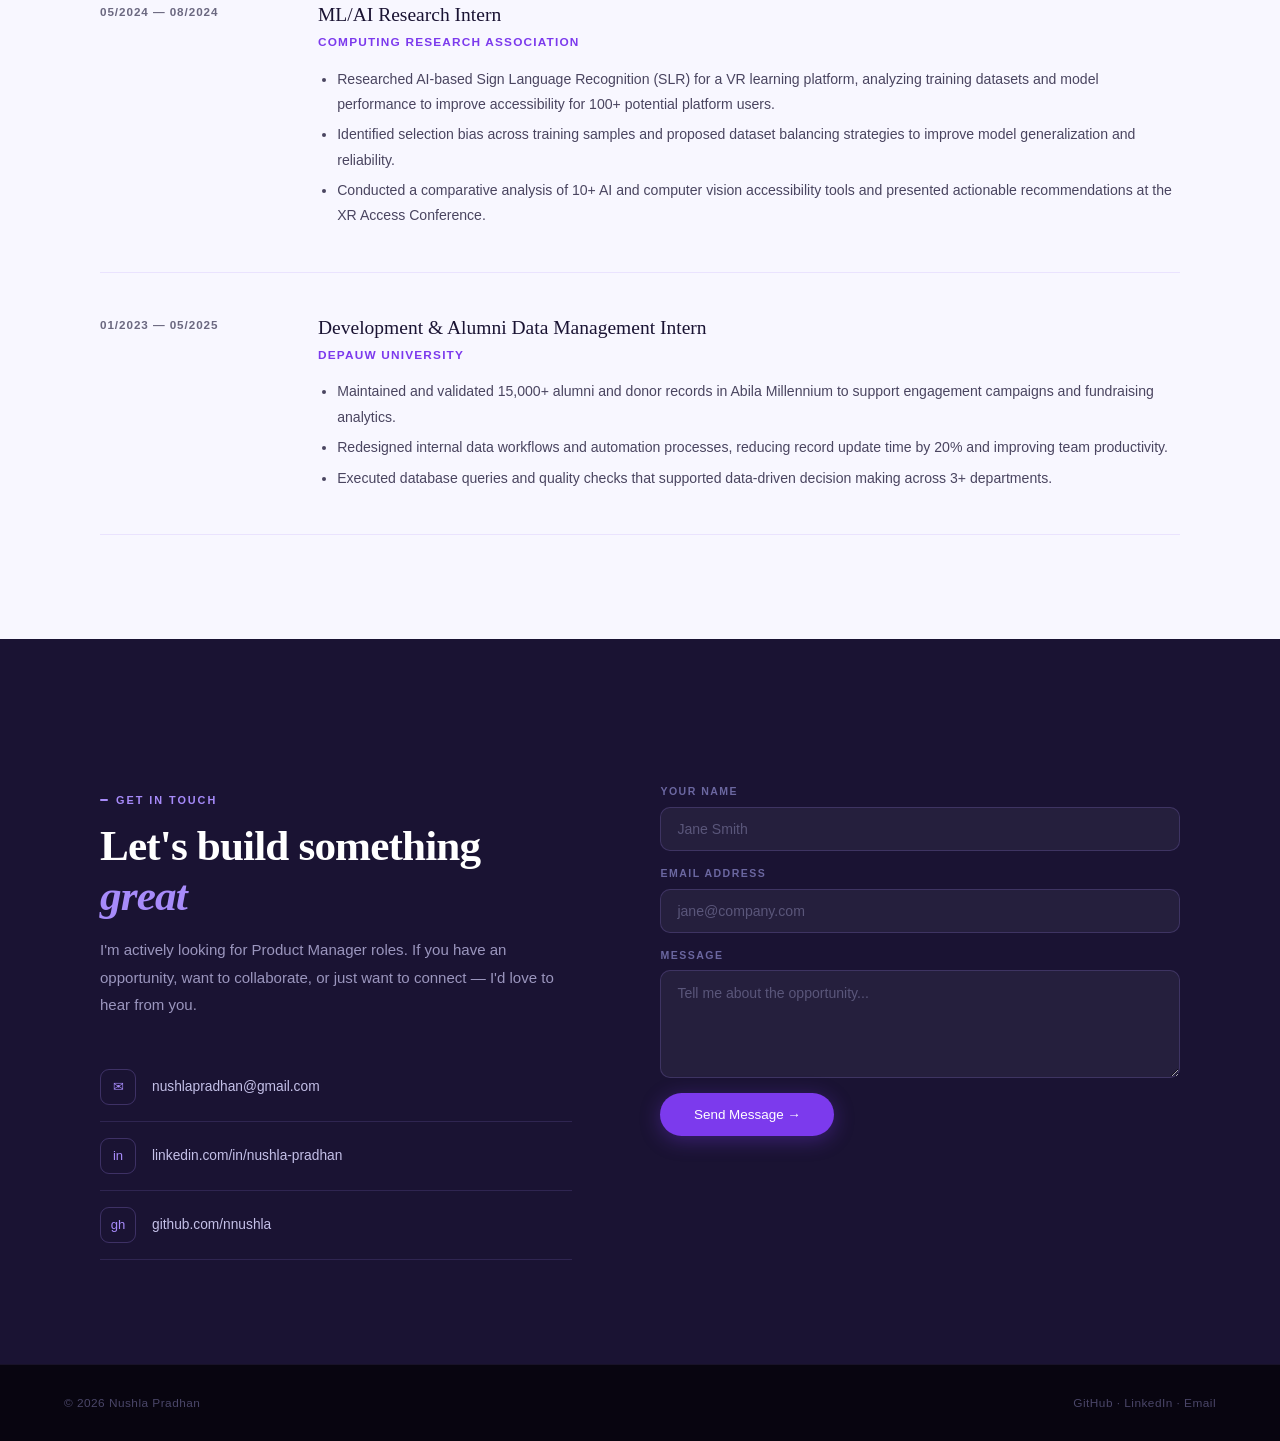
==== commit 5fb1bc84: "Update title and comment in index.html" ====
--- a/index.html
+++ b/index.html
@@ -3,7 +3,7 @@
 <head>
   <meta charset="UTF-8" />
   <meta name="viewport" content="width=device-width, initial-scale=1.0" />
-  <title>Nushla Pradhan — Product Manager</title>
+  <title>Nushla Pradhan — Personal Portfolio</title>
   <link rel="preconnect" href="https://fonts.googleapis.com">
   <link href="https://fonts.googleapis.com/css2?family=DM+Serif+Display:ital@0;1&family=DM+Sans:opsz,wght@9..40,300;9..40,400;9..40,500;9..40,600&display=swap" rel="stylesheet">
   <link rel="stylesheet" href="style.css">
@@ -91,7 +91,7 @@
     <div class="inner">
       <div class="about-grid">
 
-        <!-- Photo placeholder -->
+        <!-- Photo  -->
         <div class="about-photo-col reveal">
           <div class="about-photo-wrap">
             <img src="/assets/nushla.jpg" alt="Nushla Pradhan" class="about-photo-img">
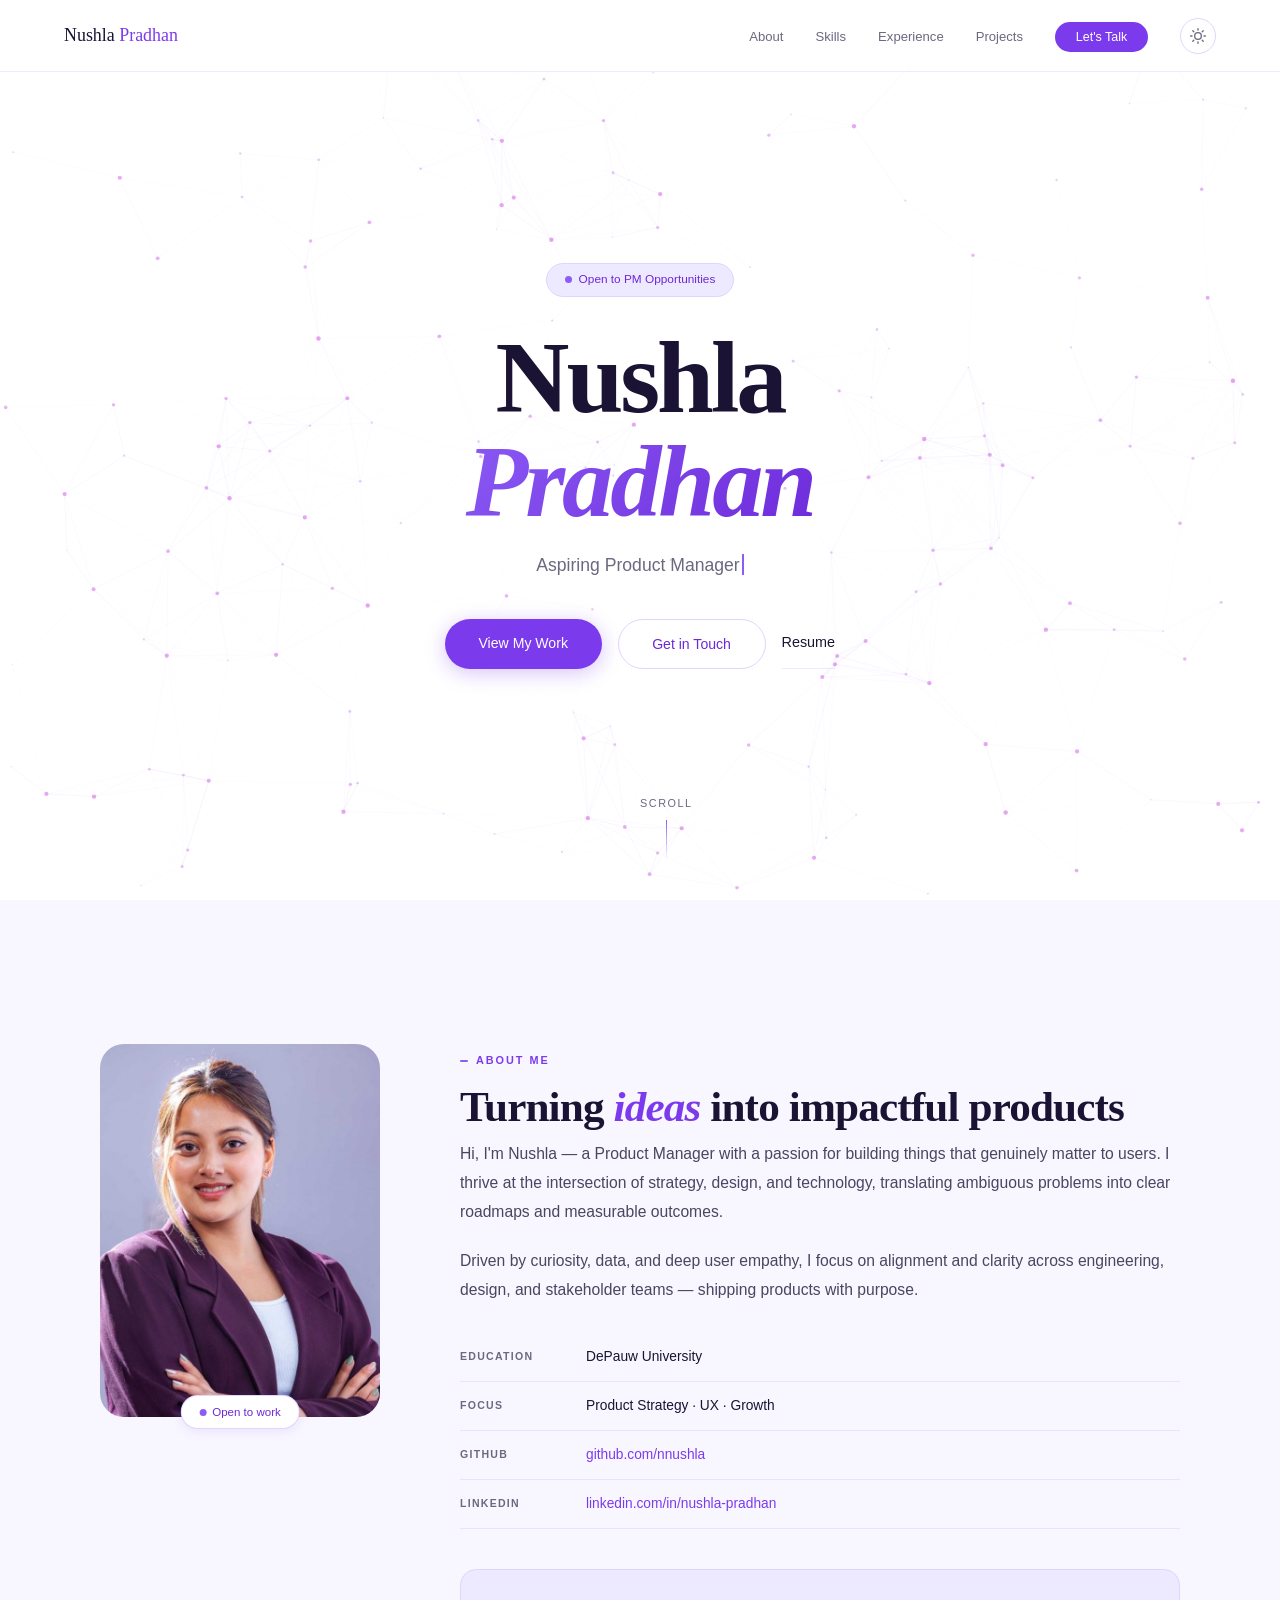
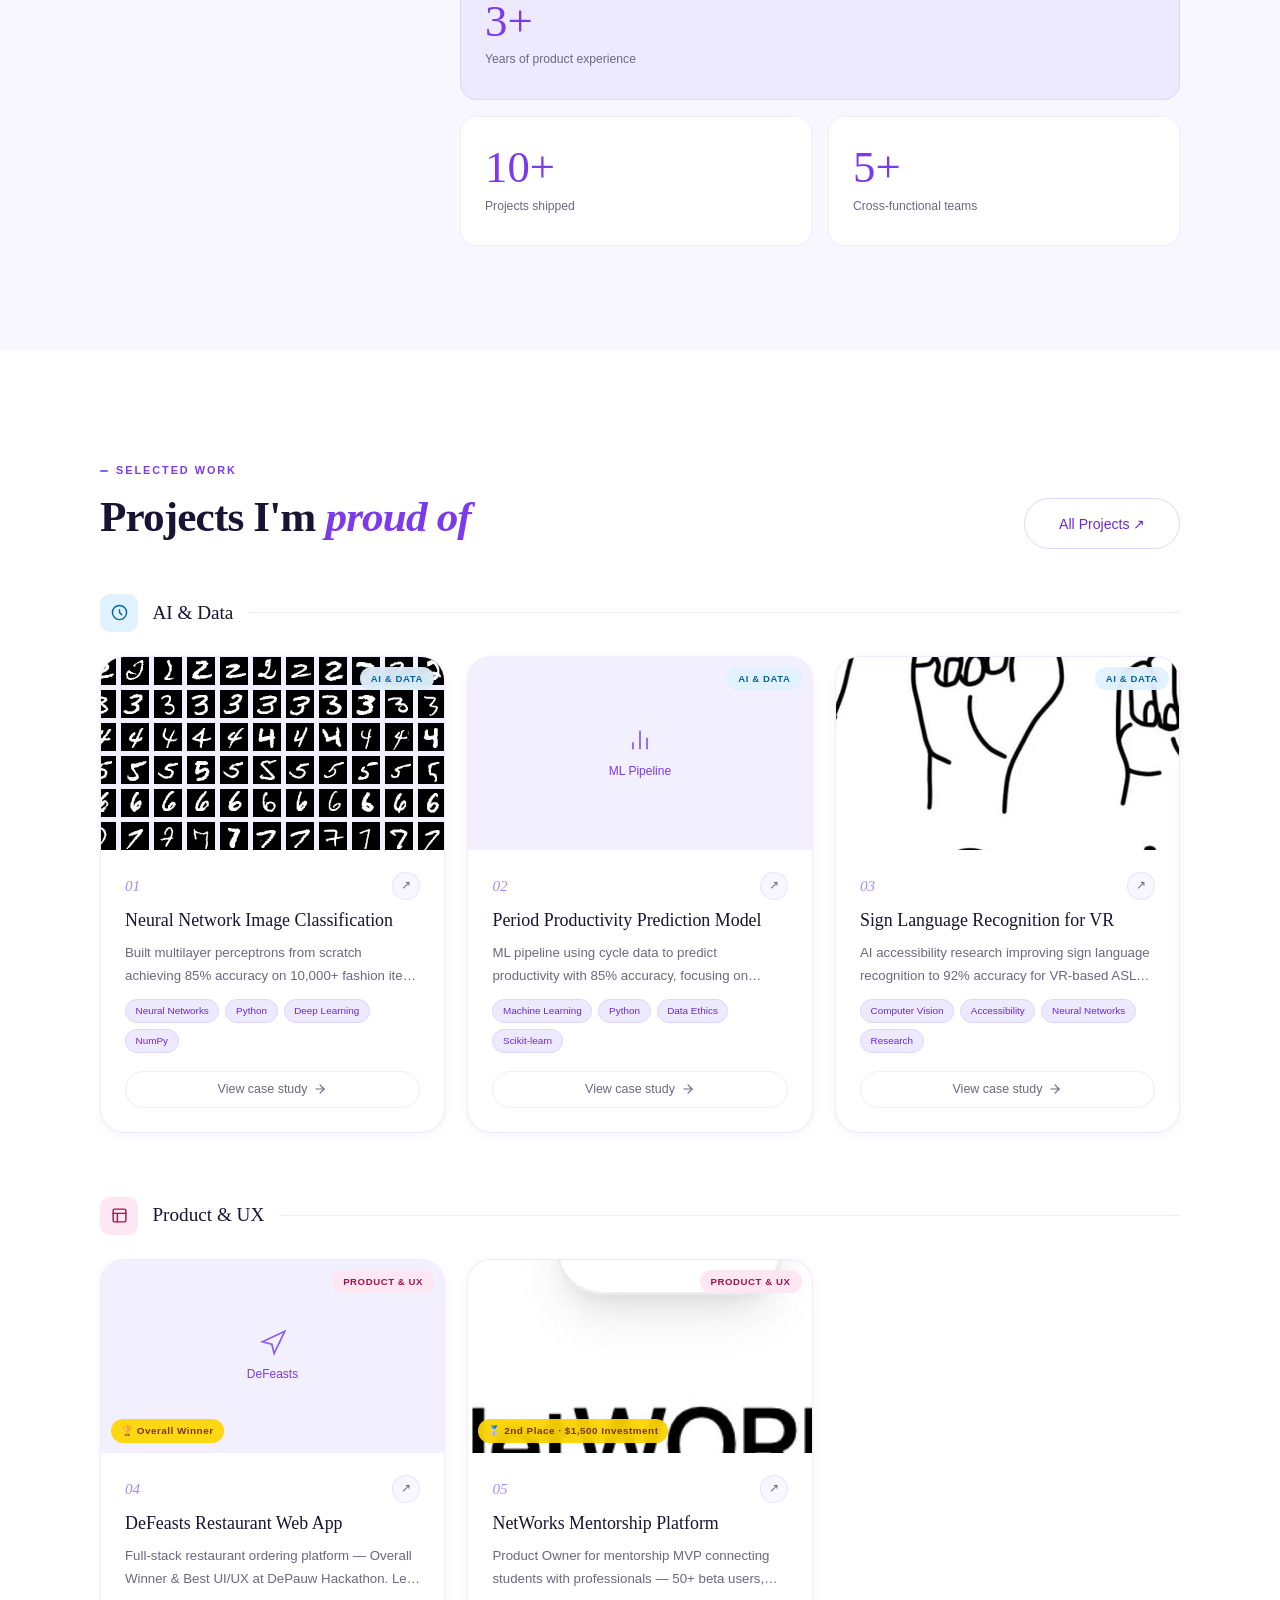
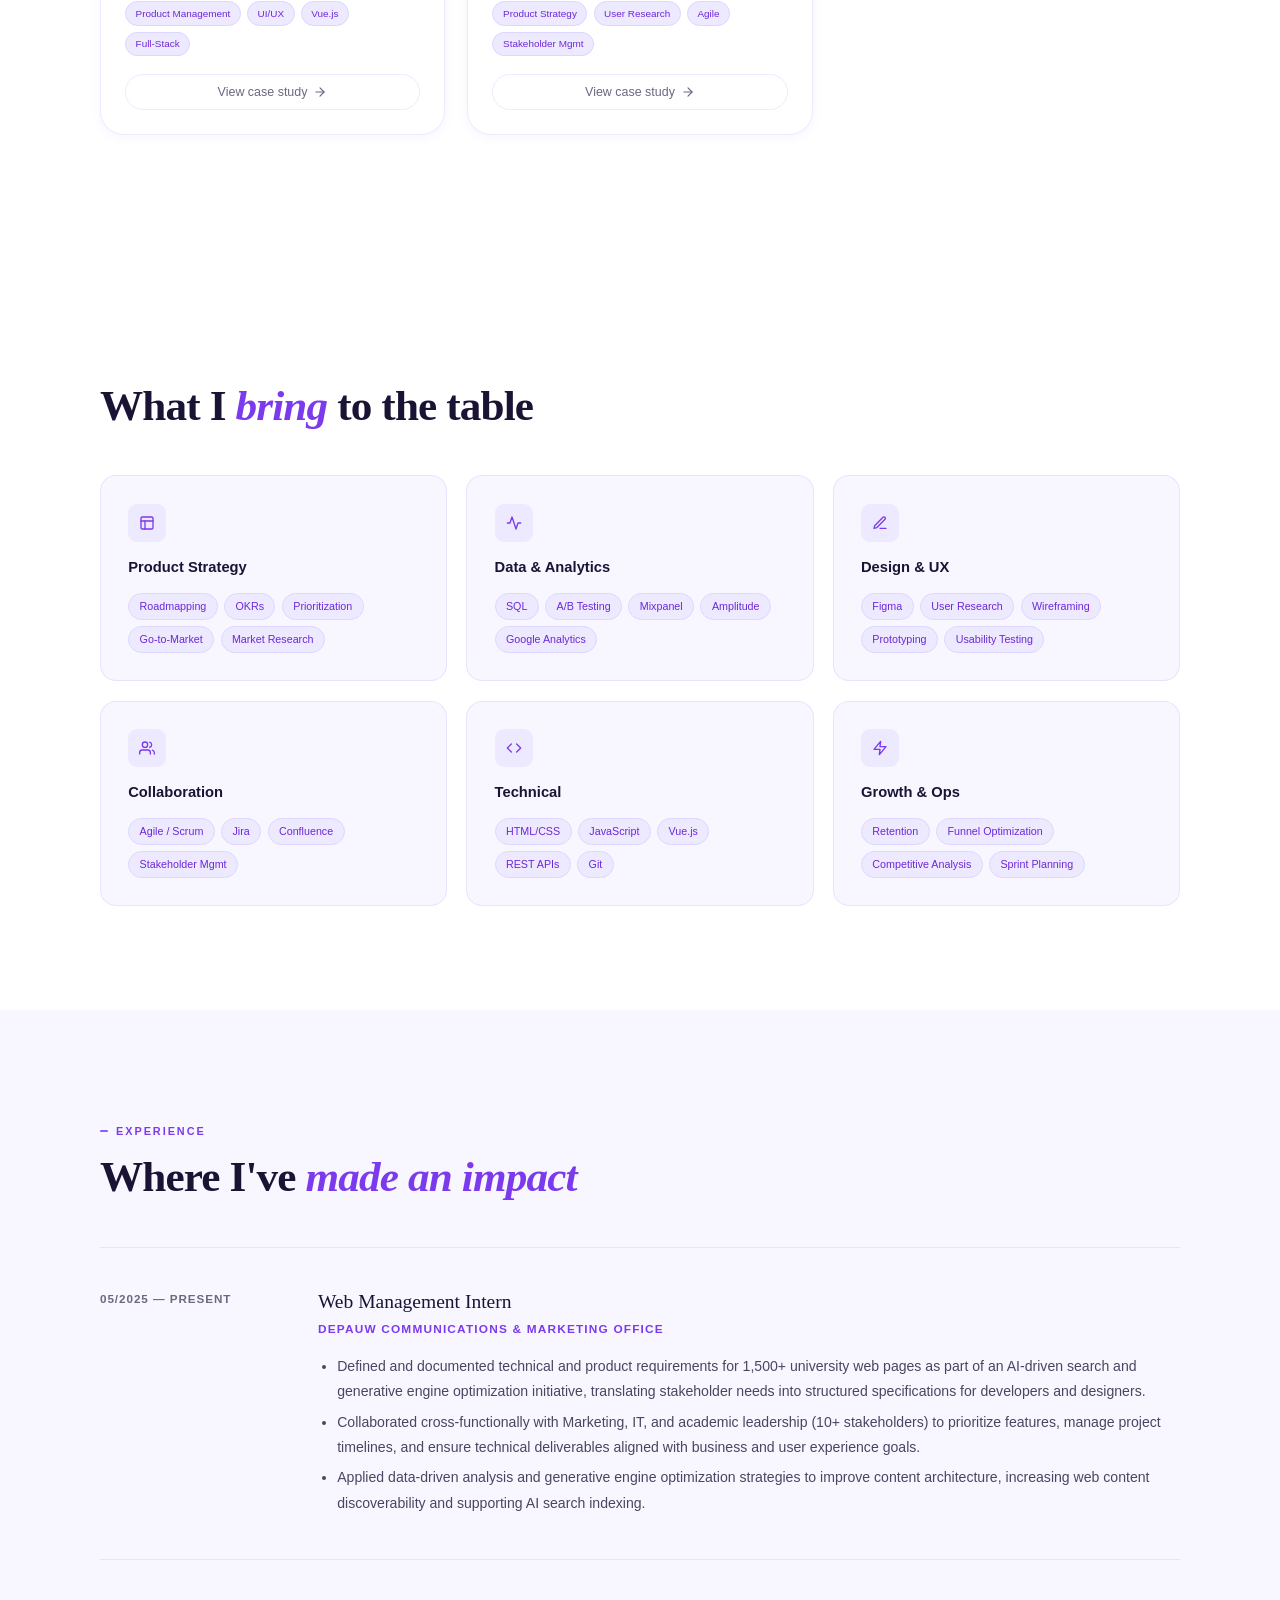
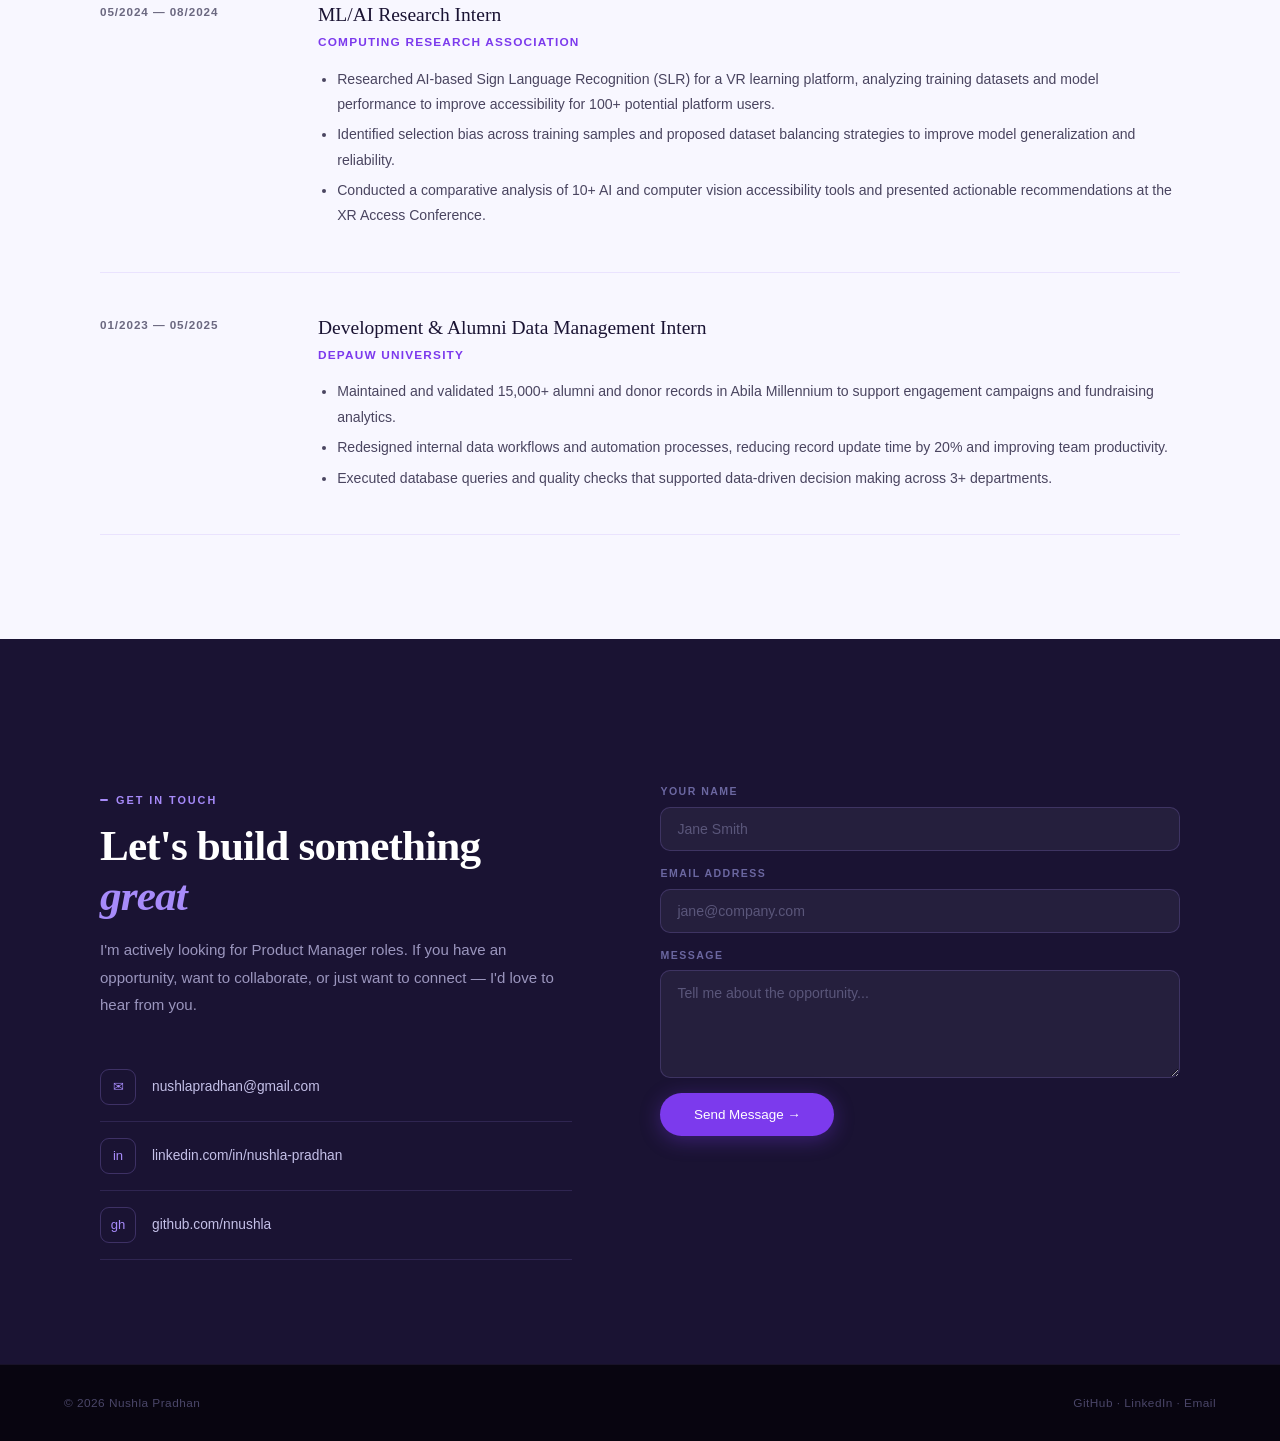
==== commit 642424f7: "Move resume link to hero actions section Removed resume link from the main navigation and added it t" ====
--- a/index.html
+++ b/index.html
@@ -18,17 +18,6 @@
       <li><a href="#skills">Skills</a></li>
       <li><a href="#experience">Experience</a></li>
       <li><a href="#projects">Projects</a></li>
-      <li>
-        <a href="resume.pdf" target="_blank" rel="noopener" class="nav-resume" id="resume-btn">
-          <svg viewBox="0 0 24 24" fill="none" stroke="currentColor" stroke-width="2" stroke-linecap="round" stroke-linejoin="round">
-            <path d="M14 2H6a2 2 0 00-2 2v16a2 2 0 002 2h12a2 2 0 002-2V8z"/>
-            <polyline points="14 2 14 8 20 8"/>
-            <line x1="12" y1="18" x2="12" y2="12"/>
-            <line x1="9" y1="15" x2="15" y2="15"/>
-          </svg>
-          Resume
-        </a>
-      </li>
       <li><a href="#contact" class="nav-cta">Let's Talk</a></li>
       <li>
         <button class="theme-toggle" id="theme-toggle" aria-label="Toggle dark mode">
@@ -56,7 +45,6 @@
     <a href="#skills" class="mob-link">Skills</a>
     <a href="#experience" class="mob-link">Experience</a>
     <a href="#projects" class="mob-link">Projects</a>
-    <a href="resume.pdf" target="_blank" rel="noopener" class="mob-link">Resume</a>
     <a href="#contact" class="mob-link">Let's Talk</a>
   </div>
 
@@ -78,6 +66,7 @@
       <div class="hero-actions">
         <a href="#projects" class="btn-primary">View My Work</a>
         <a href="#contact" class="btn-outline">Get in Touch</a>
+         <a href="resume.pdf" target="_blank" rel="noopener" class="mob-link">Resume</a>
       </div>
     </div>
     <div class="hero-scroll">
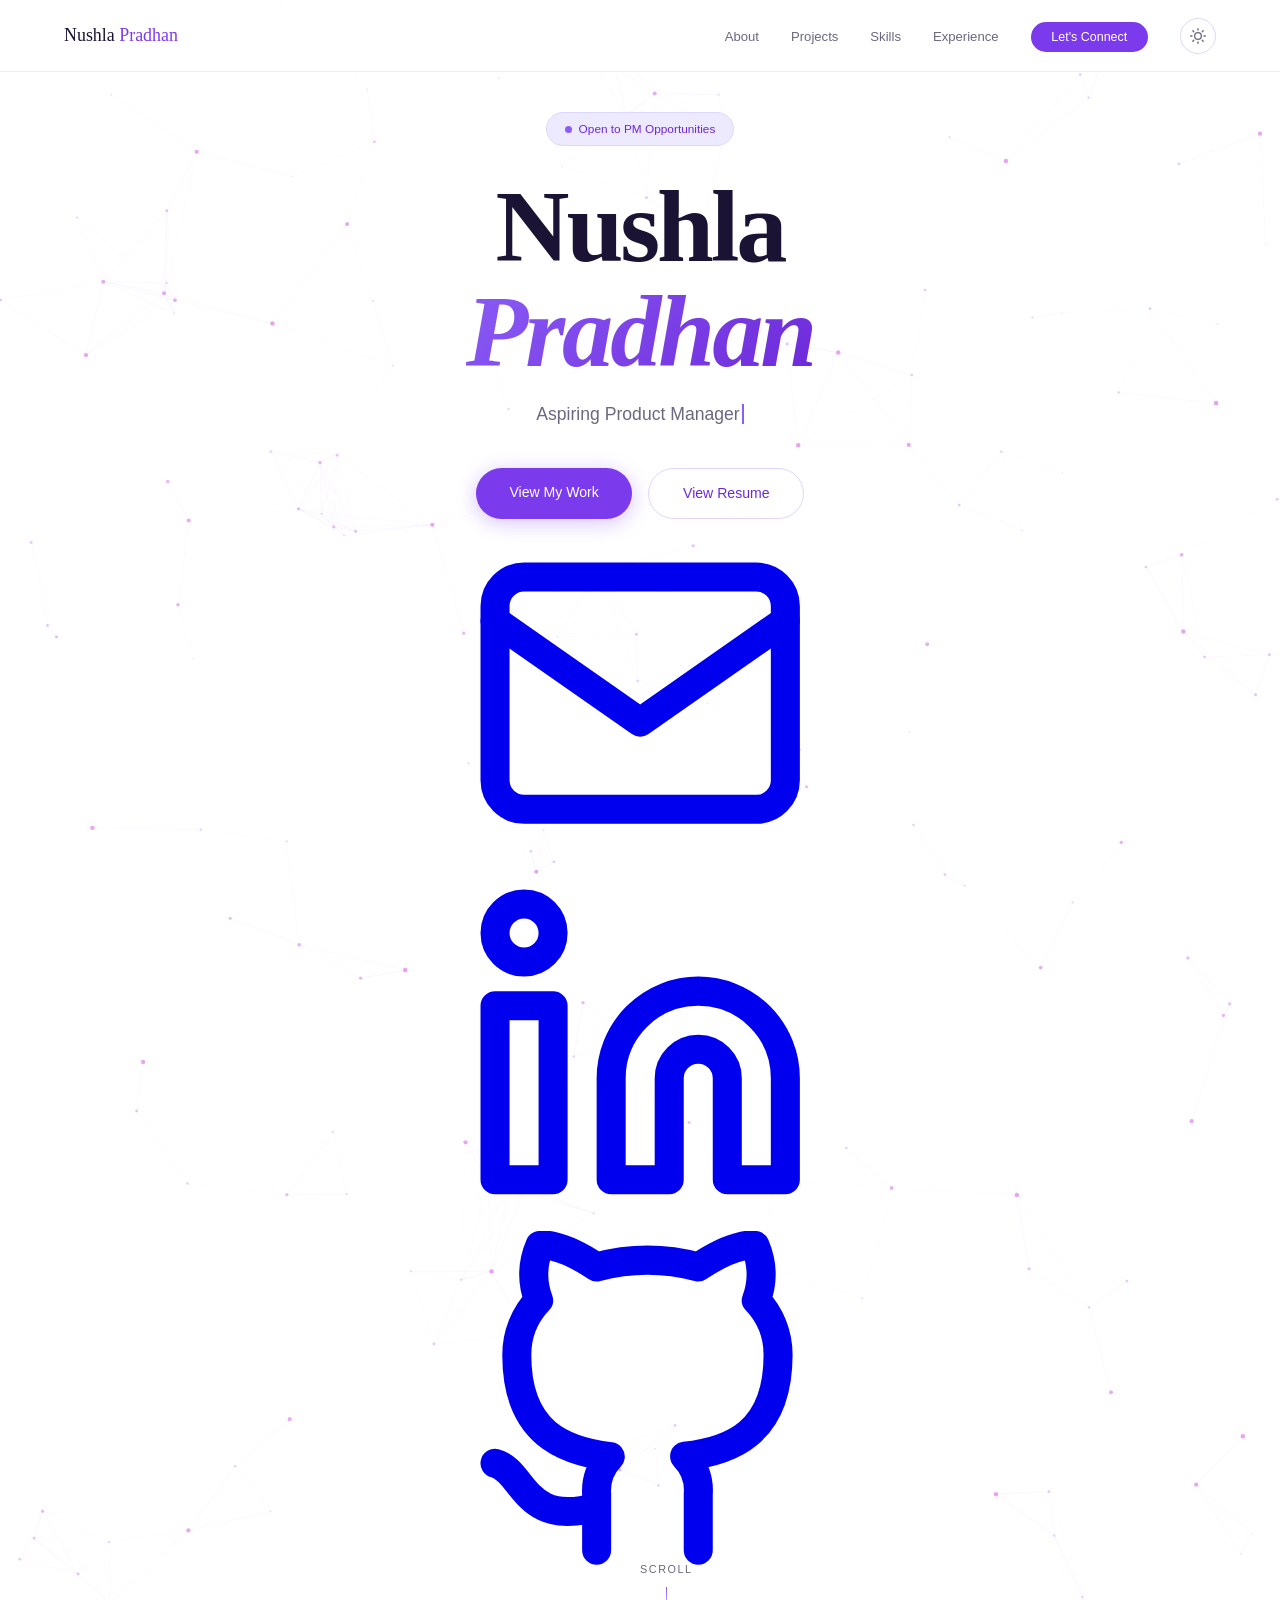
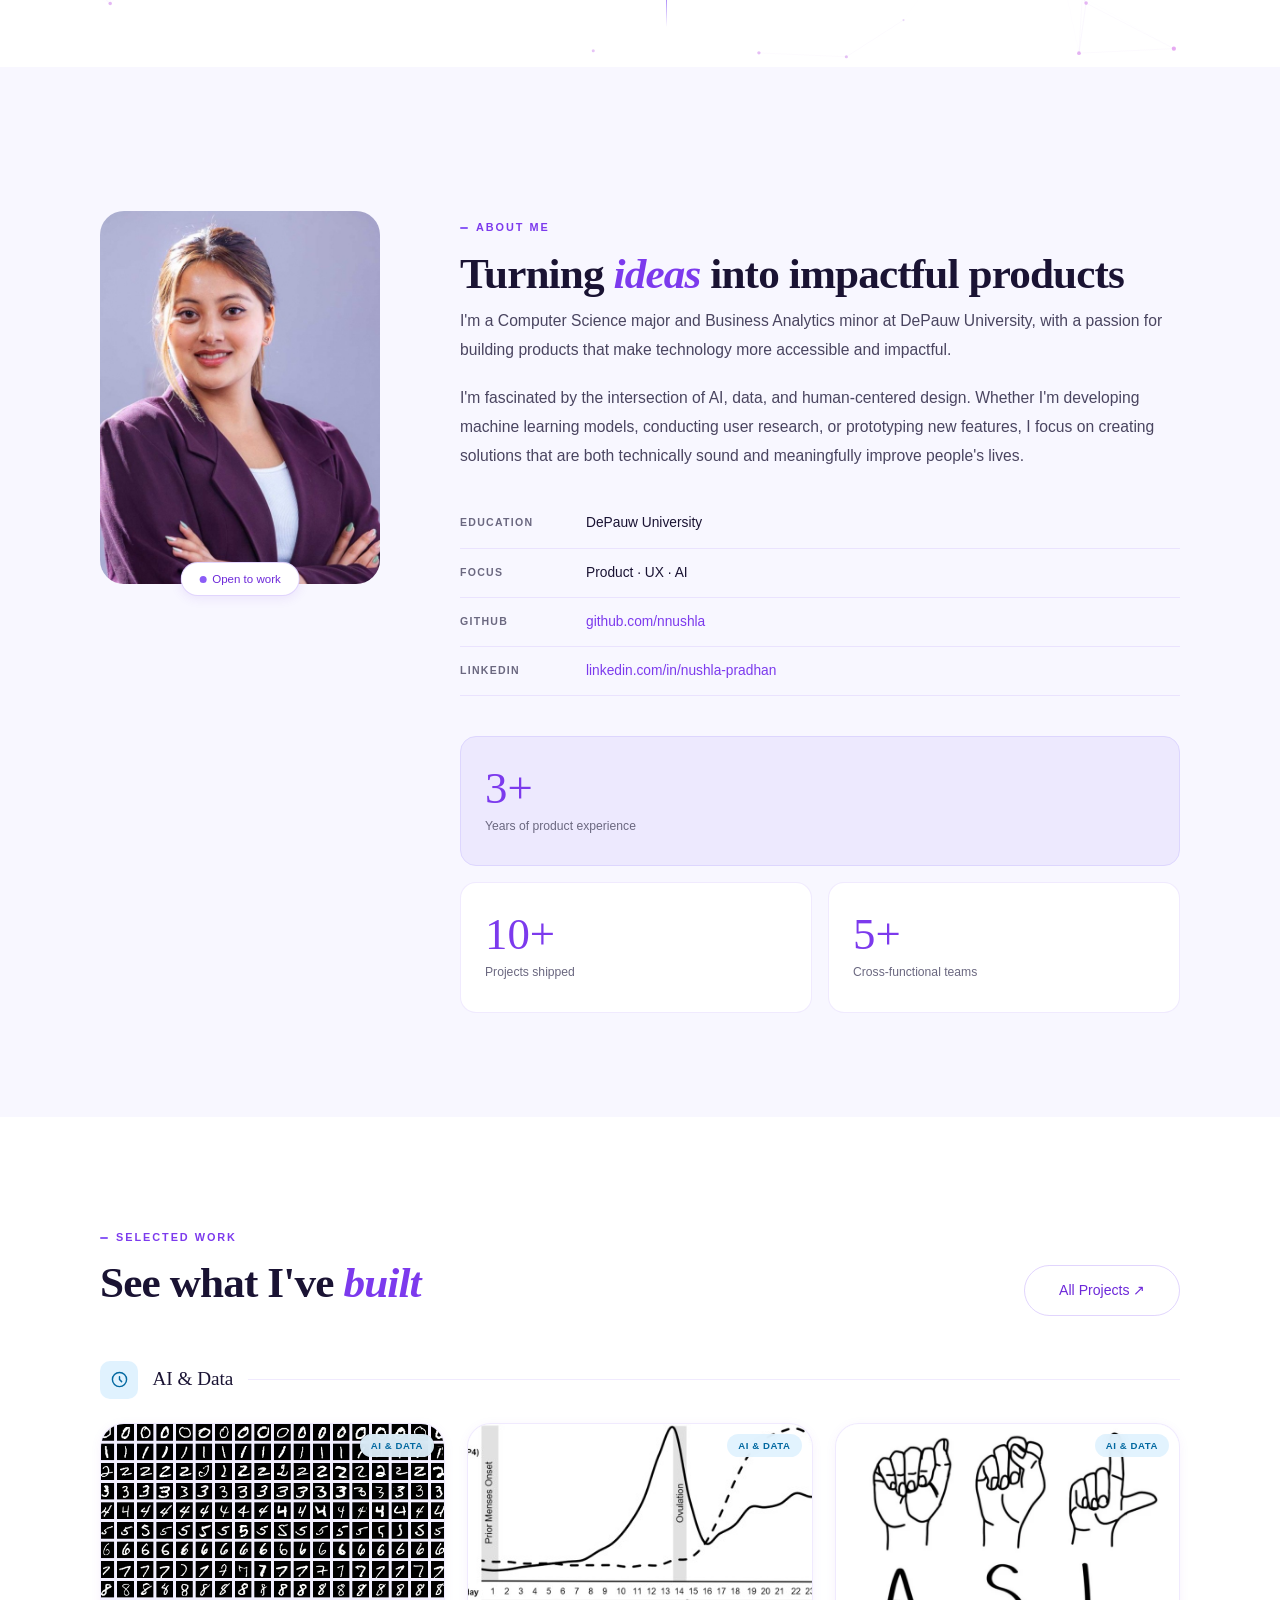
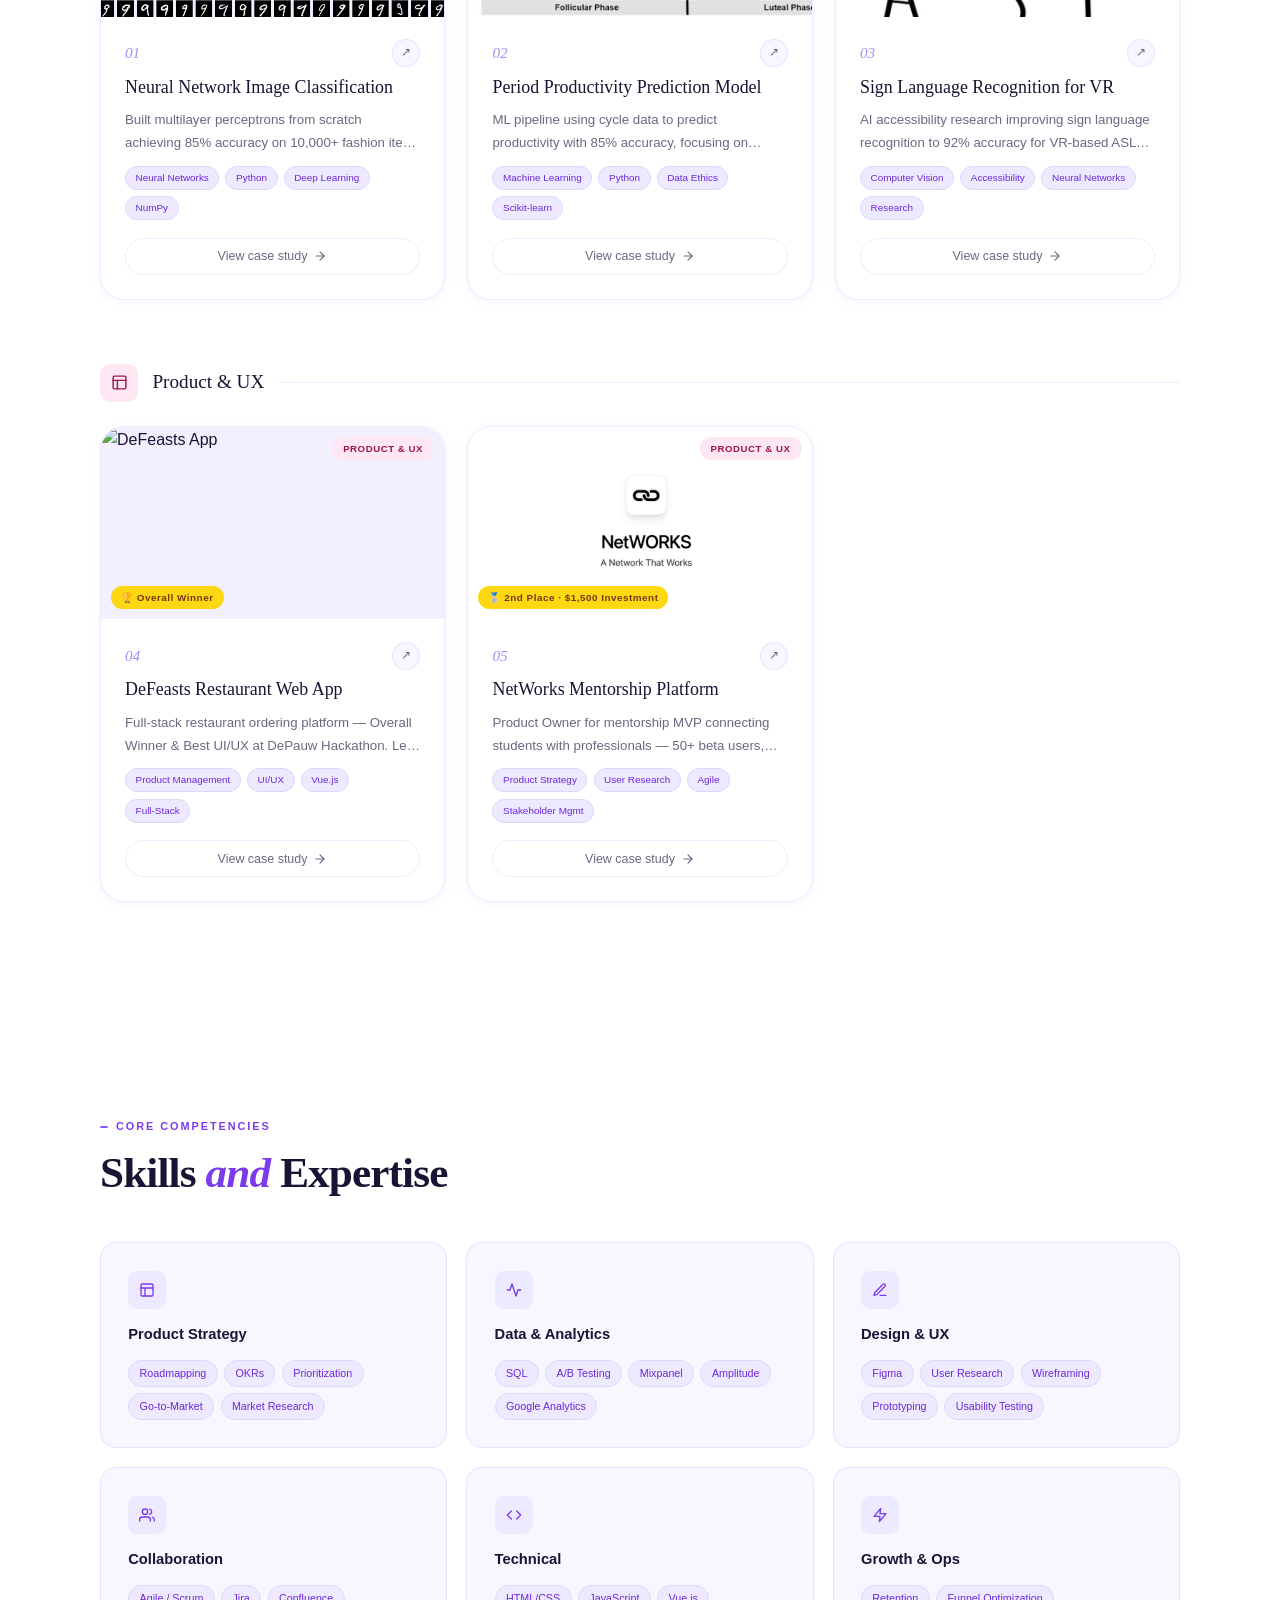
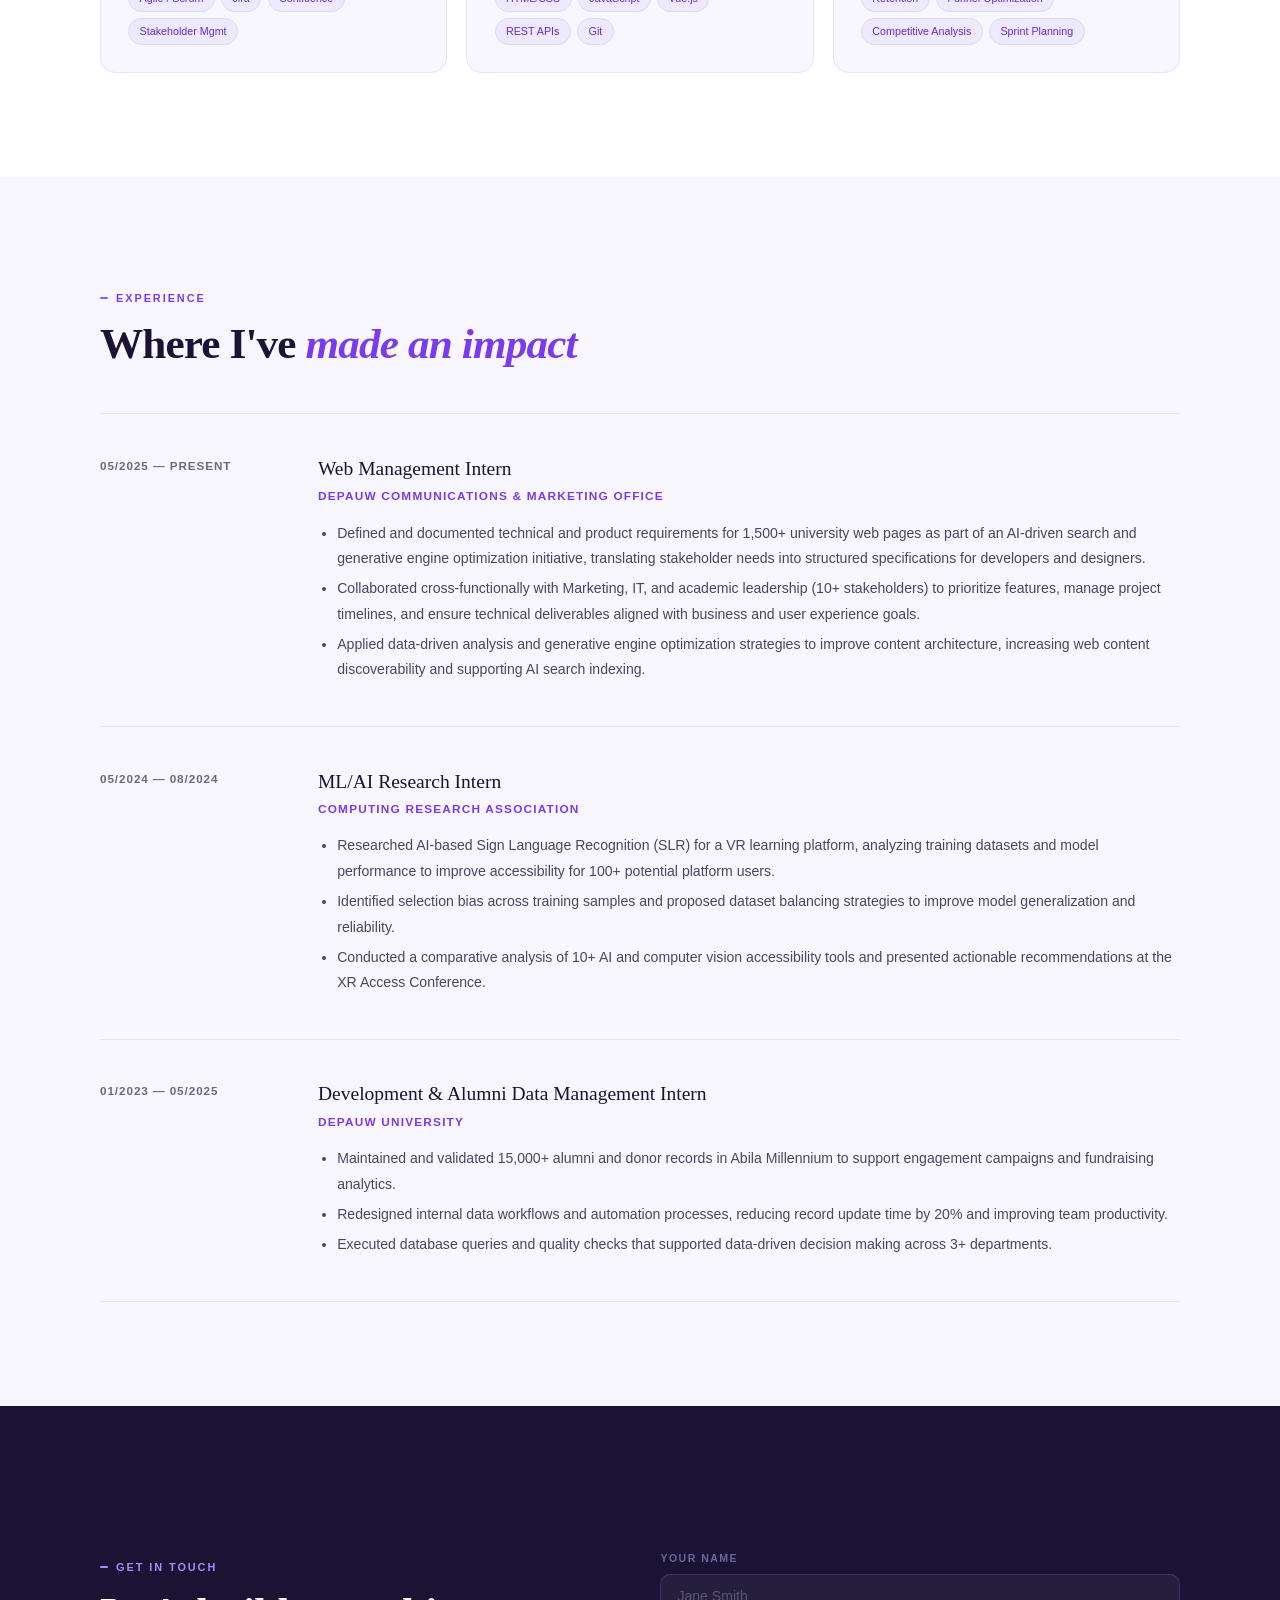
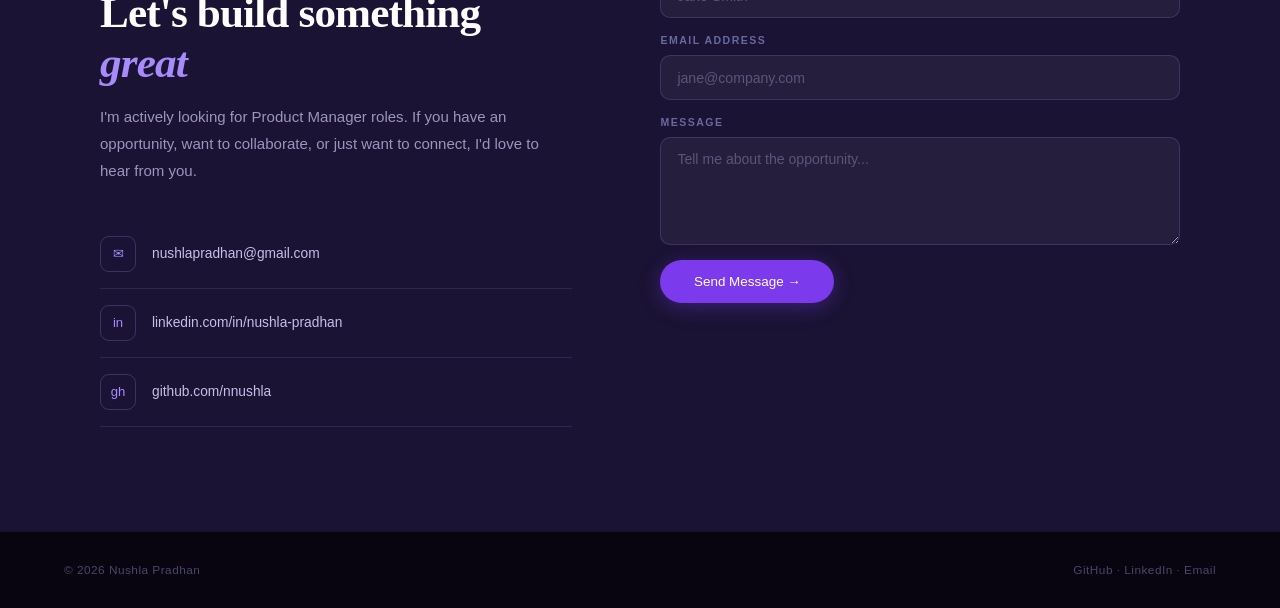
==== commit e9199e82: "Update navigation and content in index.html" ====
--- a/index.html
+++ b/index.html
@@ -15,10 +15,10 @@
     <a href="#" class="nav-logo">Nushla <span>Pradhan</span></a>
     <ul class="nav-links">
       <li><a href="#about">About</a></li>
+      <li><a href="#projects">Projects</a></li>
       <li><a href="#skills">Skills</a></li>
       <li><a href="#experience">Experience</a></li>
-      <li><a href="#projects">Projects</a></li>
-      <li><a href="#contact" class="nav-cta">Let's Talk</a></li>
+      <li><a href="#contact" class="nav-cta">Let's Connect</a></li>
       <li>
         <button class="theme-toggle" id="theme-toggle" aria-label="Toggle dark mode">
           <svg class="icon-sun" viewBox="0 0 24 24" fill="none" stroke="currentColor" stroke-width="2" stroke-linecap="round" stroke-linejoin="round">
@@ -42,10 +42,10 @@
   <!-- MOBILE NAV -->
   <div class="mobile-nav" id="mobile-nav">
     <a href="#about" class="mob-link">About</a>
+    <a href="#projects" class="mob-link">Projects</a>
     <a href="#skills" class="mob-link">Skills</a>
     <a href="#experience" class="mob-link">Experience</a>
-    <a href="#projects" class="mob-link">Projects</a>
-    <a href="#contact" class="mob-link">Let's Talk</a>
+    <a href="#contact" class="mob-link">Let's Connect</a>
   </div>
 
   <!-- HERO -->
@@ -65,8 +65,18 @@
       </div>
       <div class="hero-actions">
         <a href="#projects" class="btn-primary">View My Work</a>
-        <a href="#contact" class="btn-outline">Get in Touch</a>
-         <a href="resume.pdf" target="_blank" rel="noopener" class="mob-link">Resume</a>
+        <a href="resume.pdf" target="_blank" rel="noopener" class="btn-outline">View Resume</a>
+      </div>
+      <div class="hero-socials">
+        <a href="mailto:nushlapradhan@gmail.com" class="hero-social-link" aria-label="Email">
+          <svg viewBox="0 0 24 24" fill="none" stroke="currentColor" stroke-width="2" stroke-linecap="round" stroke-linejoin="round"><rect x="2" y="4" width="20" height="16" rx="2"/><path d="M2 7l10 7 10-7"/></svg>
+        </a>
+        <a href="https://www.linkedin.com/in/nushla-pradhan-234775211/" target="_blank" rel="noopener" class="hero-social-link" aria-label="LinkedIn">
+          <svg viewBox="0 0 24 24" fill="none" stroke="currentColor" stroke-width="2" stroke-linecap="round" stroke-linejoin="round"><path d="M16 8a6 6 0 016 6v7h-4v-7a2 2 0 00-2-2 2 2 0 00-2 2v7h-4v-7a6 6 0 016-6z"/><rect x="2" y="9" width="4" height="12"/><circle cx="4" cy="4" r="2"/></svg>
+        </a>
+        <a href="https://github.com/nnushla" target="_blank" rel="noopener" class="hero-social-link" aria-label="GitHub">
+          <svg viewBox="0 0 24 24" fill="none" stroke="currentColor" stroke-width="2" stroke-linecap="round" stroke-linejoin="round"><path d="M9 19c-5 1.5-5-2.5-7-3m14 6v-3.87a3.37 3.37 0 00-.94-2.61c3.14-.35 6.44-1.54 6.44-7A5.44 5.44 0 0020 4.77 5.07 5.07 0 0019.91 1S18.73.65 16 2.48a13.38 13.38 0 00-7 0C6.27.65 5.09 1 5.09 1A5.07 5.07 0 005 4.77a5.44 5.44 0 00-1.5 3.78c0 5.42 3.3 6.61 6.44 7A3.37 3.37 0 009 18.13V22"/></svg>
+        </a>
       </div>
     </div>
     <div class="hero-scroll">
@@ -95,11 +105,11 @@
         <div class="about-text-col reveal" style="transition-delay:0.1s">
           <span class="sec-label">About Me</span>
           <h2 class="sec-title">Turning <em>ideas</em> into impactful products</h2>
-          <p class="about-text">Hi, I'm Nushla — a Product Manager with a passion for building things that genuinely matter to users. I thrive at the intersection of strategy, design, and technology, translating ambiguous problems into clear roadmaps and measurable outcomes.</p>
-          <p class="about-text">Driven by curiosity, data, and deep user empathy, I focus on alignment and clarity across engineering, design, and stakeholder teams — shipping products with purpose.</p>
+          <p class="about-text">I'm a Computer Science major and Business Analytics minor at DePauw University, with a passion for building products that make technology more accessible and impactful.</p>
+          <p class="about-text">I'm fascinated by the intersection of AI, data, and human-centered design. Whether I'm developing machine learning models, conducting user research, or prototyping new features, I focus on creating solutions that are both technically sound and meaningfully improve people's lives.</p>
           <div class="about-facts">
-            <div class="fact-row"><span class="fact-key">Education</span><span class="fact-val">DePauw University</span></div>
-            <div class="fact-row"><span class="fact-key">Focus</span><span class="fact-val">Product Strategy · UX · Growth</span></div>
+            <div class="fact-row"><span class="fact-key">Education</span><span class="fact-val">DePauw University </span></div>
+            <div class="fact-row"><span class="fact-key">Focus</span><span class="fact-val">Product · UX · AI </span></div>
             <div class="fact-row"><span class="fact-key">GitHub</span><span class="fact-val"><a href="https://github.com/nnushla" target="_blank" rel="noopener">github.com/nnushla</a></span></div>
             <div class="fact-row"><span class="fact-key">LinkedIn</span><span class="fact-val"><a href="https://www.linkedin.com/in/nushla-pradhan-234775211/" target="_blank" rel="noopener">linkedin.com/in/nushla-pradhan</a></span></div>
           </div>
@@ -130,7 +140,7 @@
       <div class="proj-header">
         <div>
           <span class="sec-label reveal">Selected Work</span>
-          <h2 class="sec-title reveal">Projects I&#39;m <em>proud of</em></h2>
+          <h2 class="sec-title reveal">See what I&#39;ve <em>built</em></h2>
         </div>
         <a href="https://github.com/nnushla" target="_blank" rel="noopener" class="btn-outline reveal">All Projects &#8599;</a>
       </div>
@@ -148,8 +158,8 @@
 
           <div class="project-card reveal" data-id="neural-network-fashion-mnist">
             <div class="pcard-img" data-gradient="135deg,#EDE9FE,#C7D2FE">
-              <img src="/assets/mnist.png" alt="MNIST dataset" class="mnist-img">
-              <div class="pcard-placeholder"><svg viewBox="0 0 24 24" fill="none" stroke="currentColor" stroke-width="1.5"><circle cx="12" cy="12" r="10"/><path d="M12 8v4l3 3"/></svg><span>Neural Network</span></div>
+              <img src="/assets/mnist.png" alt="MNIST dataset" class="pcard-screenshot loaded">
+              <div class="pcard-placeholder hidden"><svg viewBox="0 0 24 24" fill="none" stroke="currentColor" stroke-width="1.5"><circle cx="12" cy="12" r="10"/><path d="M12 8v4l3 3"/></svg><span>Neural Network</span></div>
               <span class="pcat-badge cat-ai">AI &amp; Data</span>
             </div>
             <div class="pcard-body">
@@ -163,8 +173,8 @@
 
           <div class="project-card reveal" style="transition-delay:.08s" data-id="period-productivity">
             <div class="pcard-img" data-gradient="135deg,#E0F2FE,#BAE6FD">
-              <img class="pcard-screenshot" src="https://images.unsplash.com/photo-1526379095098-d400fd0bf935?w=600&q=80" alt="ML Pipeline" loading="lazy">
-              <div class="pcard-placeholder"><svg viewBox="0 0 24 24" fill="none" stroke="currentColor" stroke-width="1.5"><line x1="18" y1="20" x2="18" y2="10"/><line x1="12" y1="20" x2="12" y2="4"/><line x1="6" y1="20" x2="6" y2="14"/></svg><span>ML Pipeline</span></div>
+              <img class="pcard-screenshot loaded" src="assets/flow.jpg" alt="Flow Productivity Model">
+              <div class="pcard-placeholder hidden"><svg viewBox="0 0 24 24" fill="none" stroke="currentColor" stroke-width="1.5"><line x1="18" y1="20" x2="18" y2="10"/><line x1="12" y1="20" x2="12" y2="4"/><line x1="6" y1="20" x2="6" y2="14"/></svg><span>ML Pipeline</span></div>
               <span class="pcat-badge cat-ai">AI &amp; Data</span>
             </div>
             <div class="pcard-body">
@@ -178,8 +188,8 @@
 
           <div class="project-card reveal" style="transition-delay:.16s" data-id="sign-language-vr">
             <div class="pcard-img" data-gradient="135deg,#D1FAE5,#A7F3D0">
-               <img src="/assets/aslchamp.png" alt="ASL Champ" class="asl-img">
-              <div class="pcard-placeholder"><svg viewBox="0 0 24 24" fill="none" stroke="currentColor" stroke-width="1.5"><path d="M18 8h1a4 4 0 010 8h-1"/><path d="M2 8h16v9a4 4 0 01-4 4H6a4 4 0 01-4-4V8z"/><line x1="6" y1="1" x2="6" y2="4"/><line x1="10" y1="1" x2="10" y2="4"/><line x1="14" y1="1" x2="14" y2="4"/></svg><span>Sign Language VR</span></div>
+               <img src="/assets/aslchamp.png" alt="ASL Champ" class="pcard-screenshot loaded">
+              <div class="pcard-placeholder hidden"><svg viewBox="0 0 24 24" fill="none" stroke="currentColor" stroke-width="1.5"><path d="M18 8h1a4 4 0 010 8h-1"/><path d="M2 8h16v9a4 4 0 01-4 4H6a4 4 0 01-4-4V8z"/><line x1="6" y1="1" x2="6" y2="4"/><line x1="10" y1="1" x2="10" y2="4"/><line x1="14" y1="1" x2="14" y2="4"/></svg><span>Sign Language VR</span></div>
               <span class="pcat-badge cat-ai">AI &amp; Data</span>
             </div>
             <div class="pcard-body">
@@ -207,8 +217,8 @@
 
           <div class="project-card reveal" data-id="defeasts" data-href="https://defeasts.netlify.app/">
             <div class="pcard-img" data-gradient="135deg,#FCE7F3,#FDE8D8">
-              <img class="pcard-screenshot" src="https://images.unsplash.com/photo-1760888549280-4aef010720bd?w=600&q=80" alt="DeFeasts App" loading="lazy">
-              <div class="pcard-placeholder"><svg viewBox="0 0 24 24" fill="none" stroke="currentColor" stroke-width="1.5"><path d="M3 11l19-9-9 19-2-8-8-2z"/></svg><span>DeFeasts</span></div>
+              <img class="pcard-screenshot loaded" src="assets/defeasts.png" alt="DeFeasts App">
+              <div class="pcard-placeholder hidden"><svg viewBox="0 0 24 24" fill="none" stroke="currentColor" stroke-width="1.5"><path d="M3 11l19-9-9 19-2-8-8-2z"/></svg><span>DeFeasts</span></div>
               <span class="pcat-badge cat-product">Product &amp; UX</span>
               <span class="pcard-award">&#127942; Overall Winner</span>
             </div>
@@ -223,11 +233,8 @@
 
           <div class="project-card reveal" style="transition-delay:.08s" data-id="networks" data-href="https://minus-forest-19866863.figma.site/">
             <div class="pcard-img" data-gradient="135deg,#FEF3C7,#FCE7F3">
-          <img class="pcard-screenshot" src="assets/networks.jpg" alt="NetWorks Platform" loading="lazy">
-              
-          <div class="pcard-placeholder">
-             <img src="/assets/networks.jpg" alt="networks" class="networks-img">
-           <svg viewBox="0 0 24 24" fill="none" stroke="currentColor" stroke-width="1.5"><path d="M17 21v-2a4 4 0 00-4-4H5a4 4 0 00-4 4v2"/><circle cx="9" cy="7" r="4"/><path d="M23 21v-2a4 4 0 00-3-3.87"/><path d="M16 3.13a4 4 0 010 7.75"/></svg><span>NetWorks</span></div> -->
+              <img class="pcard-screenshot loaded" src="assets/networks.jpg" alt="NetWorks Platform">
+              <div class="pcard-placeholder hidden"><svg viewBox="0 0 24 24" fill="none" stroke="currentColor" stroke-width="1.5"><path d="M17 21v-2a4 4 0 00-4-4H5a4 4 0 00-4 4v2"/><circle cx="9" cy="7" r="4"/><path d="M23 21v-2a4 4 0 00-3-3.87"/><path d="M16 3.13a4 4 0 010 7.75"/></svg><span>NetWorks</span></div>
               <span class="pcat-badge cat-product">Product &amp; UX</span>
               <span class="pcard-award">🥈 2nd Place · $1,500 Investment</span>
             </div>
@@ -250,7 +257,7 @@
   <section id="skills" class="skills-section">
     <div class="inner">
       <span class="sec-label reveal">Core Competencies</span>
-      <h2 class="sec-title reveal">What I <em>bring</em> to the table</h2>
+      <h2 class="sec-title reveal">Skills <em>and</em> Expertise</h2>
       <div class="skills-grid">
 
         <div class="skill-card reveal">
@@ -403,9 +410,9 @@
         <div class="reveal">
           <span class="sec-label">Get In Touch</span>
           <h2 class="sec-title">Let's build something <em>great</em></h2>
-          <p class="contact-desc">I'm actively looking for Product Manager roles. If you have an opportunity, want to collaborate, or just want to connect — I'd love to hear from you.</p>
+          <p class="contact-desc">I'm actively looking for Product Manager roles. If you have an opportunity, want to collaborate, or just want to connect, I'd love to hear from you.</p>
           <div class="contact-links">
-            <a href="mailto:nushlapradhan@gmail.com" class="contact-link">
+              <a href="mailto:nushlapradhan@gmail.com" class="contact-link">
               <span class="cl-icon">✉</span>nushlapradhan@gmail.com
             </a>
             <a href="https://www.linkedin.com/in/nushla-pradhan-234775211/" target="_blank" rel="noopener" class="contact-link">
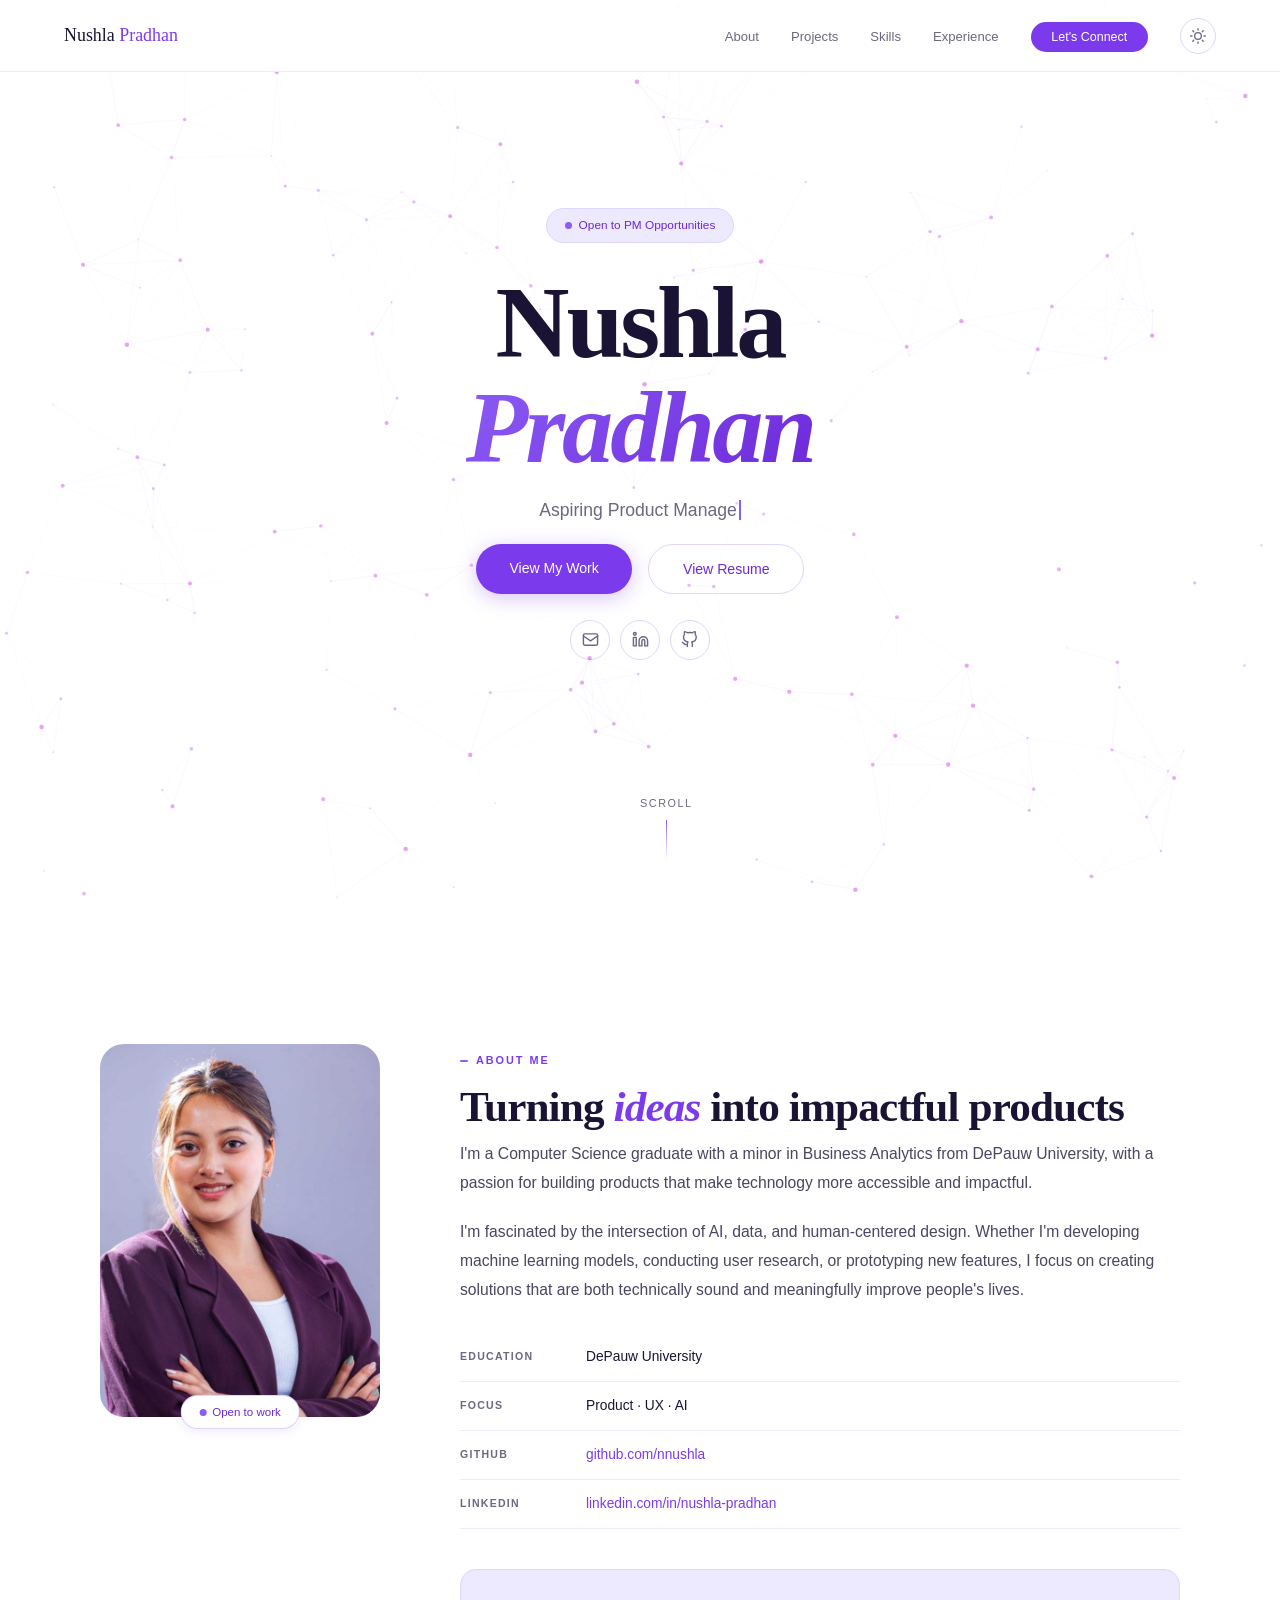
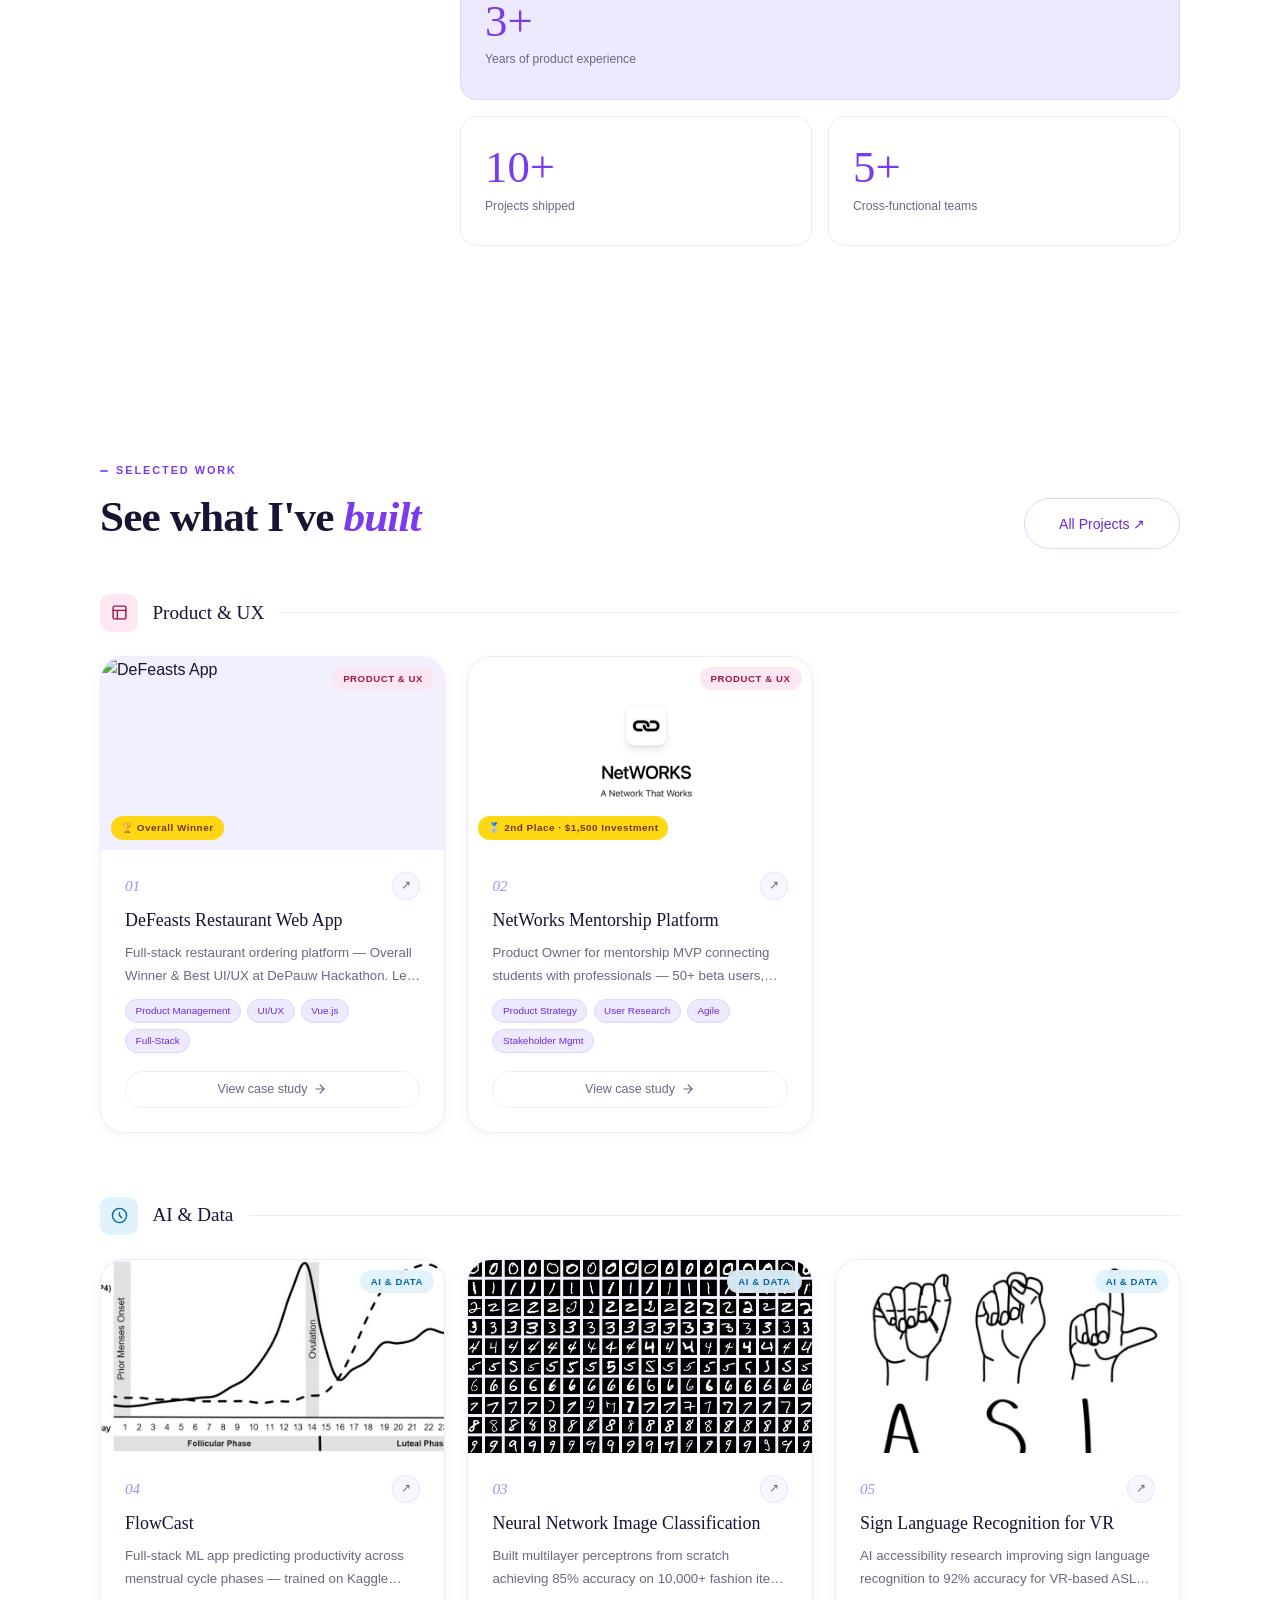
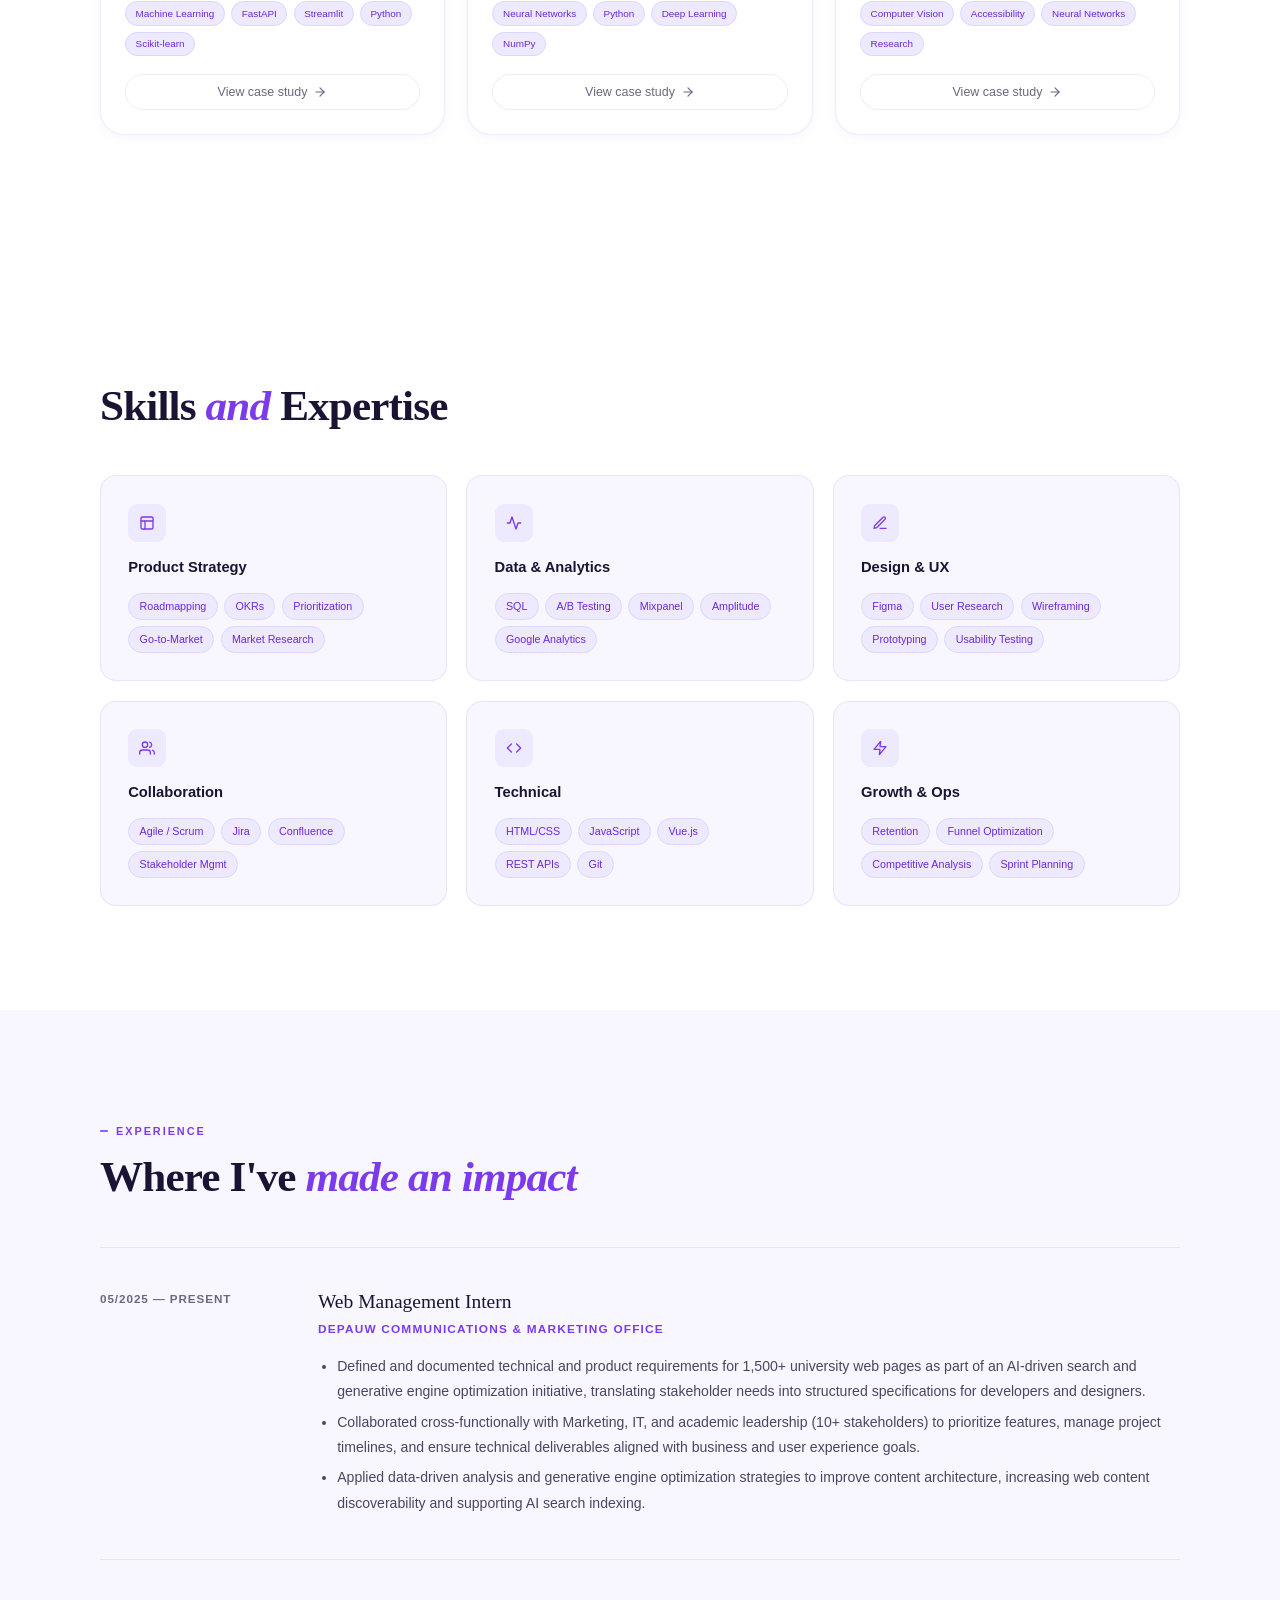
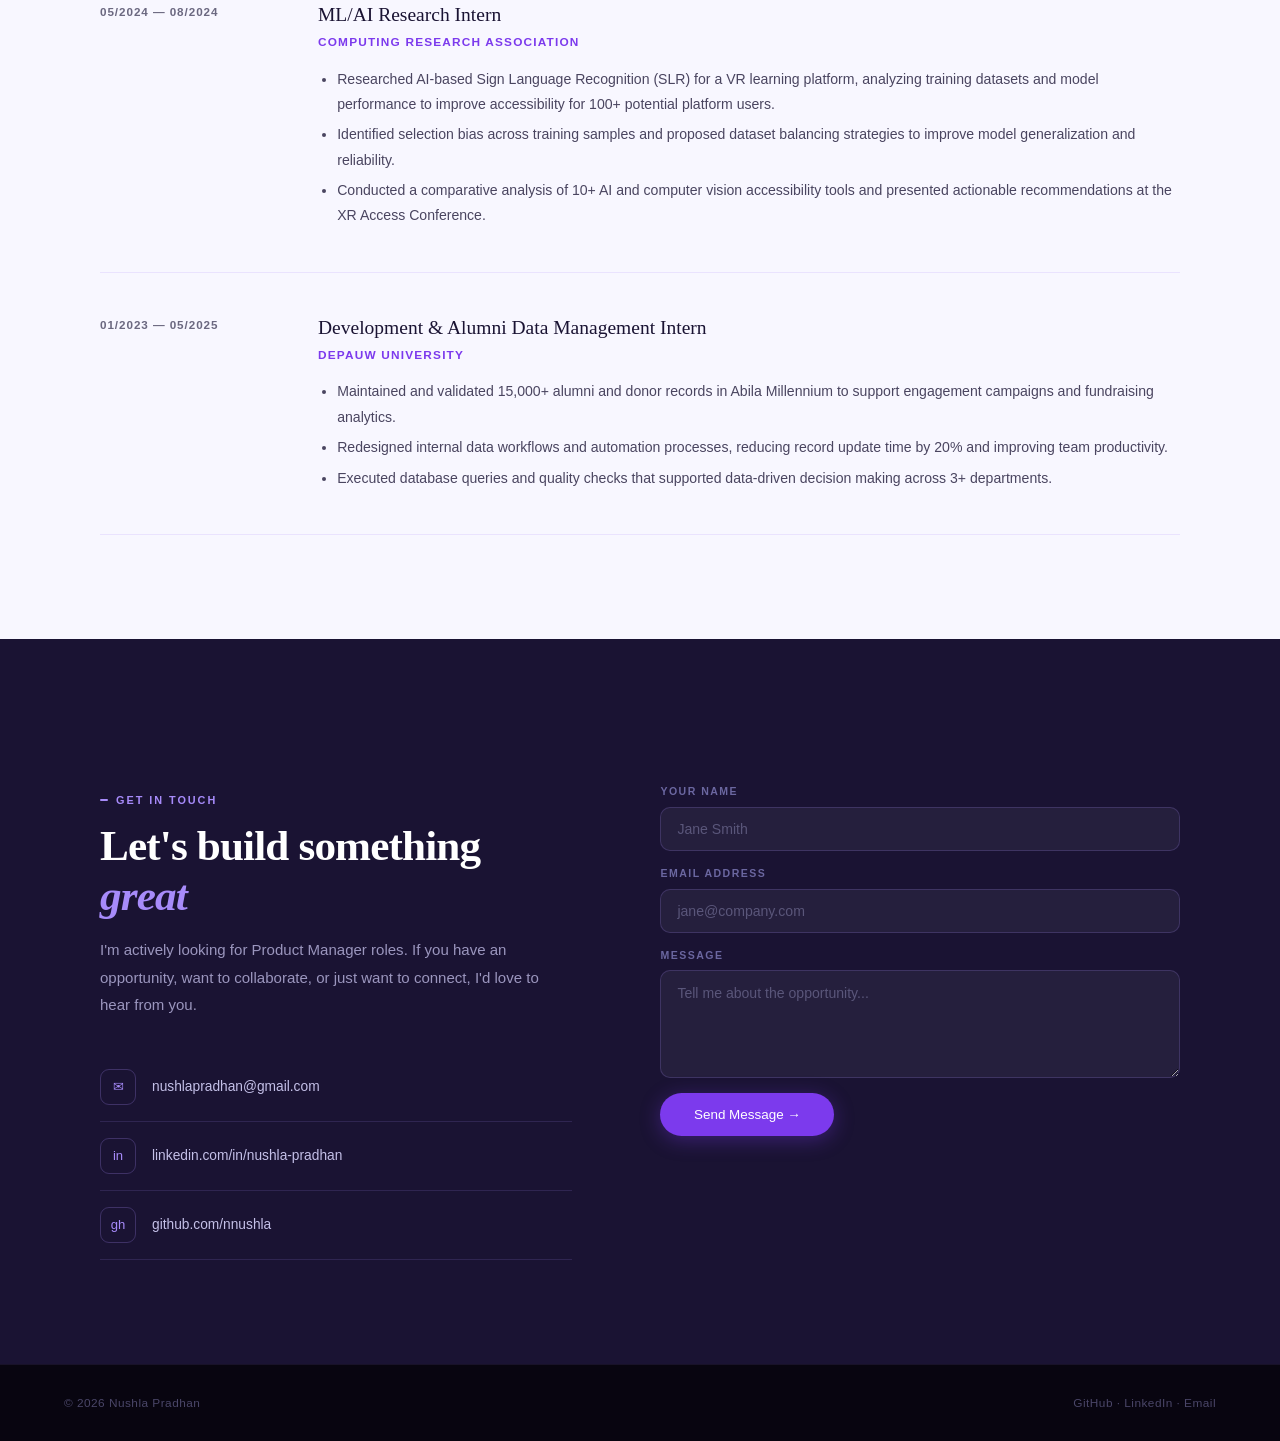
==== commit 2bc3b846: "Update on projects section" ====
--- a/index.html
+++ b/index.html
@@ -105,7 +105,7 @@
         <div class="about-text-col reveal" style="transition-delay:0.1s">
           <span class="sec-label">About Me</span>
           <h2 class="sec-title">Turning <em>ideas</em> into impactful products</h2>
-          <p class="about-text">I'm a Computer Science major and Business Analytics minor at DePauw University, with a passion for building products that make technology more accessible and impactful.</p>
+          <p class="about-text">I'm a Computer Science graduate with a minor in Business Analytics from DePauw University, with a passion for building products that make technology more accessible and impactful.</p>
           <p class="about-text">I'm fascinated by the intersection of AI, data, and human-centered design. Whether I'm developing machine learning models, conducting user research, or prototyping new features, I focus on creating solutions that are both technically sound and meaningfully improve people's lives.</p>
           <div class="about-facts">
             <div class="fact-row"><span class="fact-key">Education</span><span class="fact-val">DePauw University </span></div>
@@ -145,65 +145,6 @@
         <a href="https://github.com/nnushla" target="_blank" rel="noopener" class="btn-outline reveal">All Projects &#8599;</a>
       </div>
 
-      <!-- AI & DATA -->
-      <div class="proj-category reveal">
-        <div class="proj-cat-header">
-          <div class="proj-cat-icon cat-icon-ai">
-            <svg viewBox="0 0 24 24" fill="none" stroke="currentColor" stroke-width="2" stroke-linecap="round" stroke-linejoin="round"><circle cx="12" cy="12" r="10"/><path d="M12 8v4l3 3"/></svg>
-          </div>
-          <h3 class="proj-cat-title">AI &amp; Data</h3>
-          <div class="proj-cat-line"></div>
-        </div>
-        <div class="projects-grid">
-
-          <div class="project-card reveal" data-id="neural-network-fashion-mnist">
-            <div class="pcard-img" data-gradient="135deg,#EDE9FE,#C7D2FE">
-              <img src="/assets/mnist.png" alt="MNIST dataset" class="pcard-screenshot loaded">
-              <div class="pcard-placeholder hidden"><svg viewBox="0 0 24 24" fill="none" stroke="currentColor" stroke-width="1.5"><circle cx="12" cy="12" r="10"/><path d="M12 8v4l3 3"/></svg><span>Neural Network</span></div>
-              <span class="pcat-badge cat-ai">AI &amp; Data</span>
-            </div>
-            <div class="pcard-body">
-              <div class="pcard-top"><span class="pnum">01</span><div class="parrow">&#8599;</div></div>
-              <div class="ptitle">Neural Network Image Classification</div>
-              <div class="pdesc">Built multilayer perceptrons from scratch achieving 85% accuracy on 10,000+ fashion item images using Fashion-MNIST.</div>
-              <div class="ptags"><span class="ptag">Neural Networks</span><span class="ptag">Python</span><span class="ptag">Deep Learning</span><span class="ptag">NumPy</span></div>
-              <button class="pcard-btn" data-id="neural-network-fashion-mnist">View case study <svg viewBox="0 0 24 24"><line x1="5" y1="12" x2="19" y2="12"/><polyline points="12 5 19 12 12 19"/></svg></button>
-            </div>
-          </div>
-
-          <div class="project-card reveal" style="transition-delay:.08s" data-id="period-productivity">
-            <div class="pcard-img" data-gradient="135deg,#E0F2FE,#BAE6FD">
-              <img class="pcard-screenshot loaded" src="assets/flow.jpg" alt="Flow Productivity Model">
-              <div class="pcard-placeholder hidden"><svg viewBox="0 0 24 24" fill="none" stroke="currentColor" stroke-width="1.5"><line x1="18" y1="20" x2="18" y2="10"/><line x1="12" y1="20" x2="12" y2="4"/><line x1="6" y1="20" x2="6" y2="14"/></svg><span>ML Pipeline</span></div>
-              <span class="pcat-badge cat-ai">AI &amp; Data</span>
-            </div>
-            <div class="pcard-body">
-              <div class="pcard-top"><span class="pnum">02</span><div class="parrow">&#8599;</div></div>
-              <div class="ptitle">Period Productivity Prediction Model</div>
-              <div class="pdesc">ML pipeline using cycle data to predict productivity with 85% accuracy, focusing on model performance and ethical data use.</div>
-              <div class="ptags"><span class="ptag">Machine Learning</span><span class="ptag">Python</span><span class="ptag">Data Ethics</span><span class="ptag">Scikit-learn</span></div>
-              <button class="pcard-btn" data-id="period-productivity">View case study <svg viewBox="0 0 24 24"><line x1="5" y1="12" x2="19" y2="12"/><polyline points="12 5 19 12 12 19"/></svg></button>
-            </div>
-          </div>
-
-          <div class="project-card reveal" style="transition-delay:.16s" data-id="sign-language-vr">
-            <div class="pcard-img" data-gradient="135deg,#D1FAE5,#A7F3D0">
-               <img src="/assets/aslchamp.png" alt="ASL Champ" class="pcard-screenshot loaded">
-              <div class="pcard-placeholder hidden"><svg viewBox="0 0 24 24" fill="none" stroke="currentColor" stroke-width="1.5"><path d="M18 8h1a4 4 0 010 8h-1"/><path d="M2 8h16v9a4 4 0 01-4 4H6a4 4 0 01-4-4V8z"/><line x1="6" y1="1" x2="6" y2="4"/><line x1="10" y1="1" x2="10" y2="4"/><line x1="14" y1="1" x2="14" y2="4"/></svg><span>Sign Language VR</span></div>
-              <span class="pcat-badge cat-ai">AI &amp; Data</span>
-            </div>
-            <div class="pcard-body">
-              <div class="pcard-top"><span class="pnum">03</span><div class="parrow">&#8599;</div></div>
-              <div class="ptitle">Sign Language Recognition for VR</div>
-              <div class="pdesc">AI accessibility research improving sign language recognition to 92% accuracy for VR-based ASL learning at Computing Research Association.</div>
-              <div class="ptags"><span class="ptag">Computer Vision</span><span class="ptag">Accessibility</span><span class="ptag">Neural Networks</span><span class="ptag">Research</span></div>
-              <button class="pcard-btn" data-id="sign-language-vr">View case study <svg viewBox="0 0 24 24"><line x1="5" y1="12" x2="19" y2="12"/><polyline points="12 5 19 12 12 19"/></svg></button>
-            </div>
-          </div>
-
-        </div>
-      </div>
-
       <!-- PRODUCT & UX -->
       <div class="proj-category reveal">
         <div class="proj-cat-header">
@@ -223,7 +164,7 @@
               <span class="pcard-award">&#127942; Overall Winner</span>
             </div>
             <div class="pcard-body">
-              <div class="pcard-top"><span class="pnum">04</span><div class="parrow">&#8599;</div></div>
+              <div class="pcard-top"><span class="pnum">01</span><div class="parrow">&#8599;</div></div>
               <div class="ptitle">DeFeasts Restaurant Web App</div>
               <div class="pdesc">Full-stack restaurant ordering platform — Overall Winner &amp; Best UI/UX at DePauw Hackathon. Led PM strategy for a team of 4.</div>
               <div class="ptags"><span class="ptag">Product Management</span><span class="ptag">UI/UX</span><span class="ptag">Vue.js</span><span class="ptag">Full-Stack</span></div>
@@ -239,11 +180,68 @@
               <span class="pcard-award">🥈 2nd Place · $1,500 Investment</span>
             </div>
             <div class="pcard-body">
-              <div class="pcard-top"><span class="pnum">05</span><div class="parrow">&#8599;</div></div>
+              <div class="pcard-top"><span class="pnum">02</span><div class="parrow">&#8599;</div></div>
               <div class="ptitle">NetWorks Mentorship Platform</div>
               <div class="pdesc">Product Owner for mentorship MVP connecting students with professionals — 50+ beta users, 75% engagement, secured university funding.</div>
               <div class="ptags"><span class="ptag">Product Strategy</span><span class="ptag">User Research</span><span class="ptag">Agile</span><span class="ptag">Stakeholder Mgmt</span></div>
               <button class="pcard-btn" data-id="networks">View case study <svg viewBox="0 0 24 24"><line x1="5" y1="12" x2="19" y2="12"/><polyline points="12 5 19 12 12 19"/></svg></button>
+            </div>
+          </div>
+
+        </div>
+      </div>
+
+      <!-- AI & DATA -->
+      <div class="proj-category reveal">
+        <div class="proj-cat-header">
+          <div class="proj-cat-icon cat-icon-ai">
+            <svg viewBox="0 0 24 24" fill="none" stroke="currentColor" stroke-width="2" stroke-linecap="round" stroke-linejoin="round"><circle cx="12" cy="12" r="10"/><path d="M12 8v4l3 3"/></svg>
+          </div>
+          <h3 class="proj-cat-title">AI &amp; Data</h3>
+          <div class="proj-cat-line"></div>
+        </div>
+        <div class="projects-grid">
+  <div class="project-card reveal" style="transition-delay:.08s" data-id="period-productivity">
+            <div class="pcard-img" data-gradient="135deg,#E0F2FE,#BAE6FD">
+              <img class="pcard-screenshot loaded" src="assets/flow.jpg" alt="FlowCast">
+              <div class="pcard-placeholder hidden"><svg viewBox="0 0 24 24" fill="none" stroke="currentColor" stroke-width="1.5"><line x1="18" y1="20" x2="18" y2="10"/><line x1="12" y1="20" x2="12" y2="4"/><line x1="6" y1="20" x2="6" y2="14"/></svg><span>FlowCast</span></div>
+              <span class="pcat-badge cat-ai">AI &amp; Data</span>
+            </div>
+            <div class="pcard-body">
+              <div class="pcard-top"><span class="pnum">04</span><div class="parrow">&#8599;</div></div>
+              <div class="ptitle">FlowCast</div>
+              <div class="pdesc">Full-stack ML app predicting productivity across menstrual cycle phases — trained on Kaggle menstrual health datasets, deployed via Streamlit, and connected to a React frontend through a FastAPI backend.</div>
+              <div class="ptags"><span class="ptag">Machine Learning</span><span class="ptag">FastAPI</span><span class="ptag">Streamlit</span><span class="ptag">Python</span><span class="ptag">Scikit-learn</span></div>
+              <button class="pcard-btn" data-id="period-productivity">View case study <svg viewBox="0 0 24 24"><line x1="5" y1="12" x2="19" y2="12"/><polyline points="12 5 19 12 12 19"/></svg></button>
+            </div>
+          </div>
+          <div class="project-card reveal" data-id="neural-network-fashion-mnist">
+            <div class="pcard-img" data-gradient="135deg,#EDE9FE,#C7D2FE">
+              <img src="/assets/mnist.png" alt="MNIST dataset" class="pcard-screenshot loaded">
+              <div class="pcard-placeholder hidden"><svg viewBox="0 0 24 24" fill="none" stroke="currentColor" stroke-width="1.5"><circle cx="12" cy="12" r="10"/><path d="M12 8v4l3 3"/></svg><span>Neural Network</span></div>
+              <span class="pcat-badge cat-ai">AI &amp; Data</span>
+            </div>
+            <div class="pcard-body">
+              <div class="pcard-top"><span class="pnum">03</span><div class="parrow">&#8599;</div></div>
+              <div class="ptitle">Neural Network Image Classification</div>
+              <div class="pdesc">Built multilayer perceptrons from scratch achieving 85% accuracy on 10,000+ fashion item images using Fashion-MNIST.</div>
+              <div class="ptags"><span class="ptag">Neural Networks</span><span class="ptag">Python</span><span class="ptag">Deep Learning</span><span class="ptag">NumPy</span></div>
+              <button class="pcard-btn" data-id="neural-network-fashion-mnist">View case study <svg viewBox="0 0 24 24"><line x1="5" y1="12" x2="19" y2="12"/><polyline points="12 5 19 12 12 19"/></svg></button>
+            </div>
+          </div>
+
+          <div class="project-card reveal" style="transition-delay:.16s" data-id="sign-language-vr">
+            <div class="pcard-img" data-gradient="135deg,#D1FAE5,#A7F3D0">
+               <img src="/assets/aslchamp.png" alt="ASL Champ" class="pcard-screenshot loaded">
+              <div class="pcard-placeholder hidden"><svg viewBox="0 0 24 24" fill="none" stroke="currentColor" stroke-width="1.5"><path d="M18 8h1a4 4 0 010 8h-1"/><path d="M2 8h16v9a4 4 0 01-4 4H6a4 4 0 01-4-4V8z"/><line x1="6" y1="1" x2="6" y2="4"/><line x1="10" y1="1" x2="10" y2="4"/><line x1="14" y1="1" x2="14" y2="4"/></svg><span>Sign Language VR</span></div>
+              <span class="pcat-badge cat-ai">AI &amp; Data</span>
+            </div>
+            <div class="pcard-body">
+              <div class="pcard-top"><span class="pnum">05</span><div class="parrow">&#8599;</div></div>
+              <div class="ptitle">Sign Language Recognition for VR</div>
+              <div class="pdesc">AI accessibility research improving sign language recognition to 92% accuracy for VR-based ASL learning at Computing Research Association.</div>
+              <div class="ptags"><span class="ptag">Computer Vision</span><span class="ptag">Accessibility</span><span class="ptag">Neural Networks</span><span class="ptag">Research</span></div>
+              <button class="pcard-btn" data-id="sign-language-vr">View case study <svg viewBox="0 0 24 24"><line x1="5" y1="12" x2="19" y2="12"/><polyline points="12 5 19 12 12 19"/></svg></button>
             </div>
           </div>
 
--- a/style.css
+++ b/style.css
@@ -174,7 +174,7 @@
 }
 .nav-links a:hover { color: var(--v500); }
 
-.nav-resume {
+/* .nav-resume {
   display: inline-flex;
   align-items: center;
   gap: 6px;
@@ -188,7 +188,7 @@
 }
 .nav-resume:hover { background: var(--v50); }
 .nav-resume svg { width: 13px; height: 13px; }
-[data-theme="dark"] .nav-resume { color: var(--v300) !important; }
+[data-theme="dark"] .nav-resume { color: var(--v300) !important; } */
 
 .nav-cta {
   padding: 0.5rem 1.3rem;
@@ -339,7 +339,7 @@
   color: var(--muted);
   font-weight: 400;
   min-height: 1.7rem;
-  margin-bottom: 2.5rem;
+  margin-bottom: 1.2rem;
   animation: fadeUp 0.6s 0.3s ease both;
 }
 .tw-cursor {
@@ -358,6 +358,49 @@
   flex-wrap: wrap;
   animation: fadeUp 0.6s 0.45s ease both;
 }
+
+.hero-socials {
+  display: flex;
+  align-items: center;
+  justify-content: center;
+  gap: 0.6rem;
+  margin-top: 1.6rem;
+  margin-bottom: 4rem;
+  animation: fadeUp 0.6s 0.55s ease both;
+}
+
+.hero-social-link {
+  display: inline-flex;
+  align-items: center;
+  justify-content: center;
+  width: 40px;
+  height: 40px;
+  border-radius: 50%;
+  border: 1.5px solid var(--border-s);
+  color: var(--muted);
+  text-decoration: none;
+  transition: background var(--tr), color var(--tr), border-color var(--tr), transform var(--tr);
+  flex-shrink: 0;
+}
+.hero-social-link svg { width: 17px; height: 17px; }
+.hero-social-link:hover {
+  background: var(--v50);
+  color: var(--v500);
+  border-color: var(--v400);
+  transform: translateY(-2px);
+}
+[data-theme="dark"] .hero-social-link:hover { background: var(--v50); color: var(--v300); }
+
+.hero-social-resume {
+  width: auto;
+  border-radius: 999px;
+  padding: 0 1rem;
+  gap: 6px;
+  font-size: 0.8rem;
+  font-weight: 500;
+  font-family: var(--fb);
+}
+.hero-social-resume span { line-height: 1; }
 .hero-scroll {
   position: absolute;
   bottom: 2.5rem;
@@ -382,7 +425,7 @@
   animation: scrollLine 1.8s ease infinite;
 }
 
-/* ── ABOUT ── */
+── ABOUT ── 
 #about { background: var(--bg-2); }
 .about-grid {
   display: grid;
@@ -711,7 +754,7 @@
 [data-theme="dark"] .cat-web     { background: rgba(91,33,182,0.5);  color: #C4B5FD; }
 [data-theme="dark"] .cat-ai      { background: rgba(3,105,161,0.45); color: #7DD3FC; }
 [data-theme="dark"] .cat-ux,
-[data-theme="dark"] .cat-product { background: rgba(157,23,77,0.45); color: #F9A8D4; }
+[data-theme="dark"] .cat-product { background: rgba(136,19,55,0.75); color: #FDB8D4; }
 
 .pcard-body {
   padding: 1.4rem 1.5rem 1.5rem;
@@ -1020,9 +1063,7 @@
   background: var(--border);
 }
 
-/* Product category badge */
-.cat-product { background: #FCE7F3; color: #9D174D; }
-[data-theme="dark"] .cat-product { background: rgba(157,23,77,0.35); color: #F9A8D4; }
+/* cat-product dark mode handled by the badge block above */
 
 /* ── CONTACT ── */
 .contact-section { background: var(--ink); }
